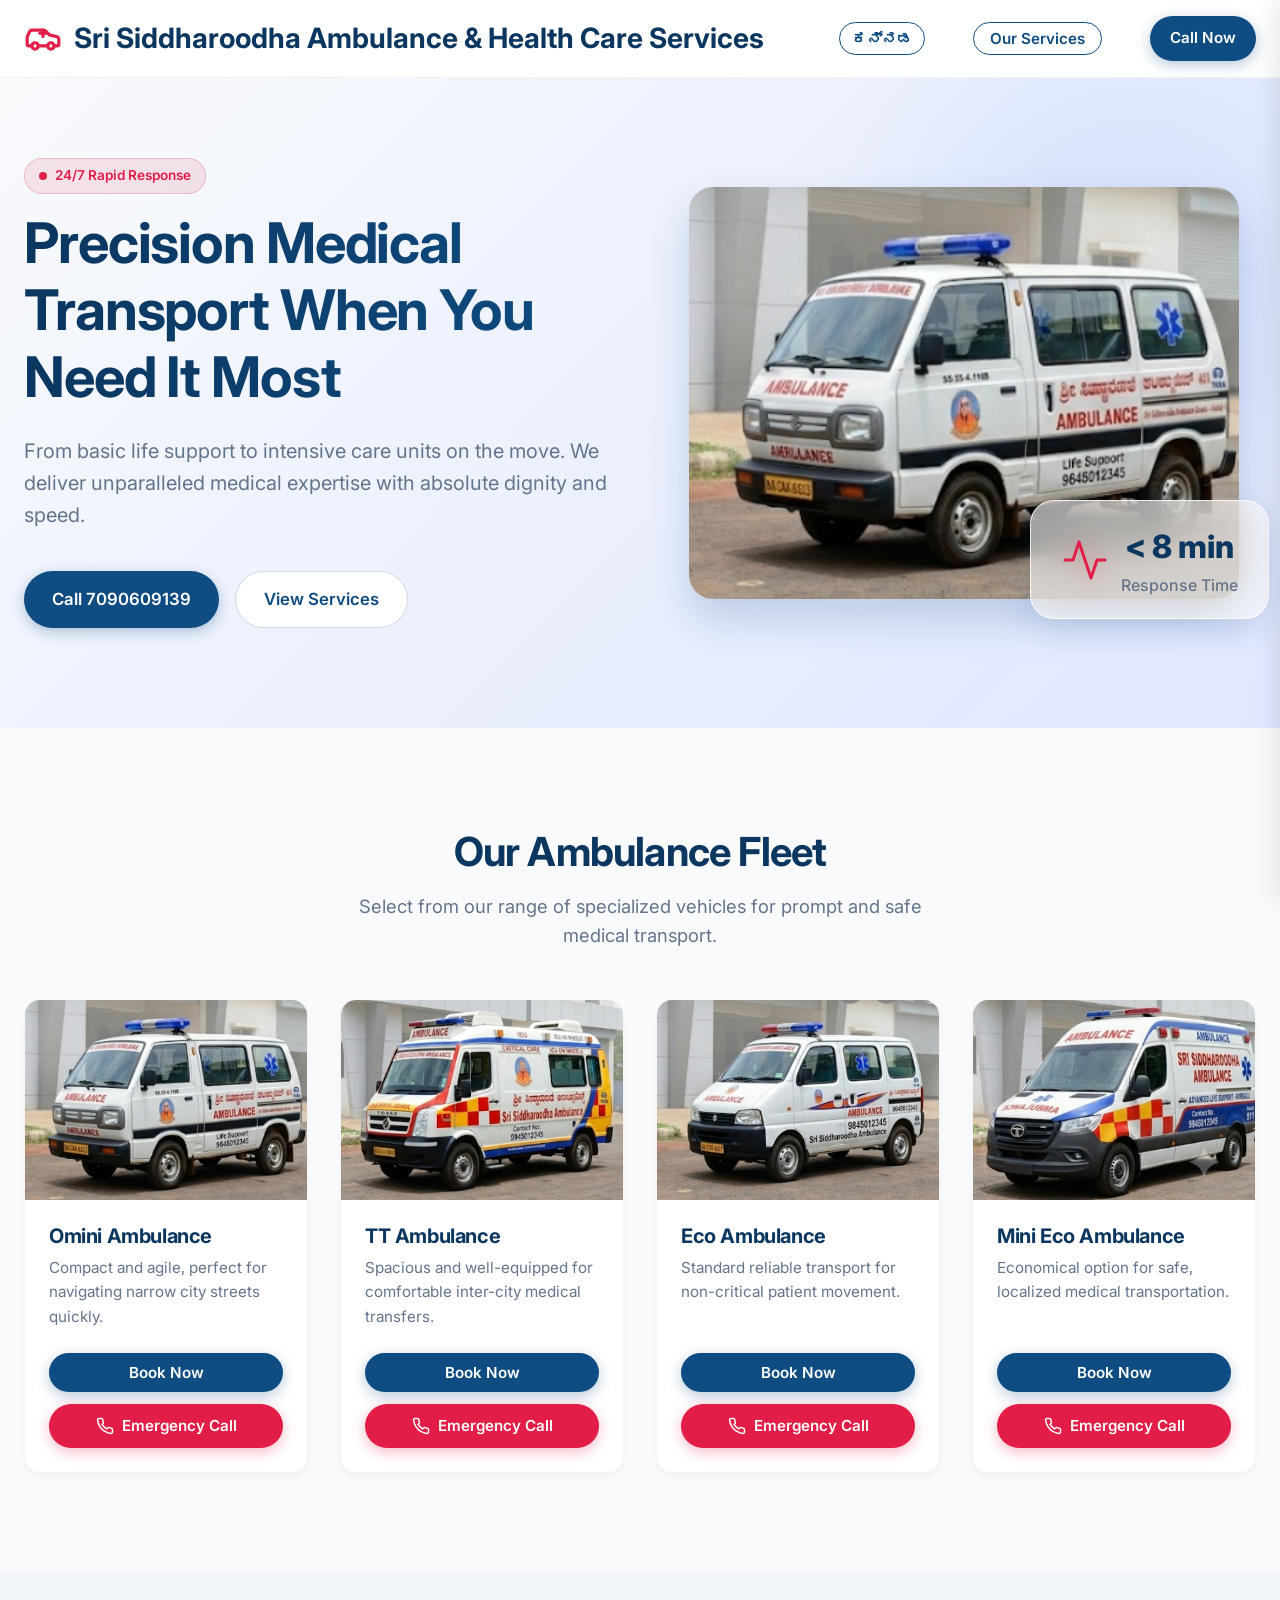
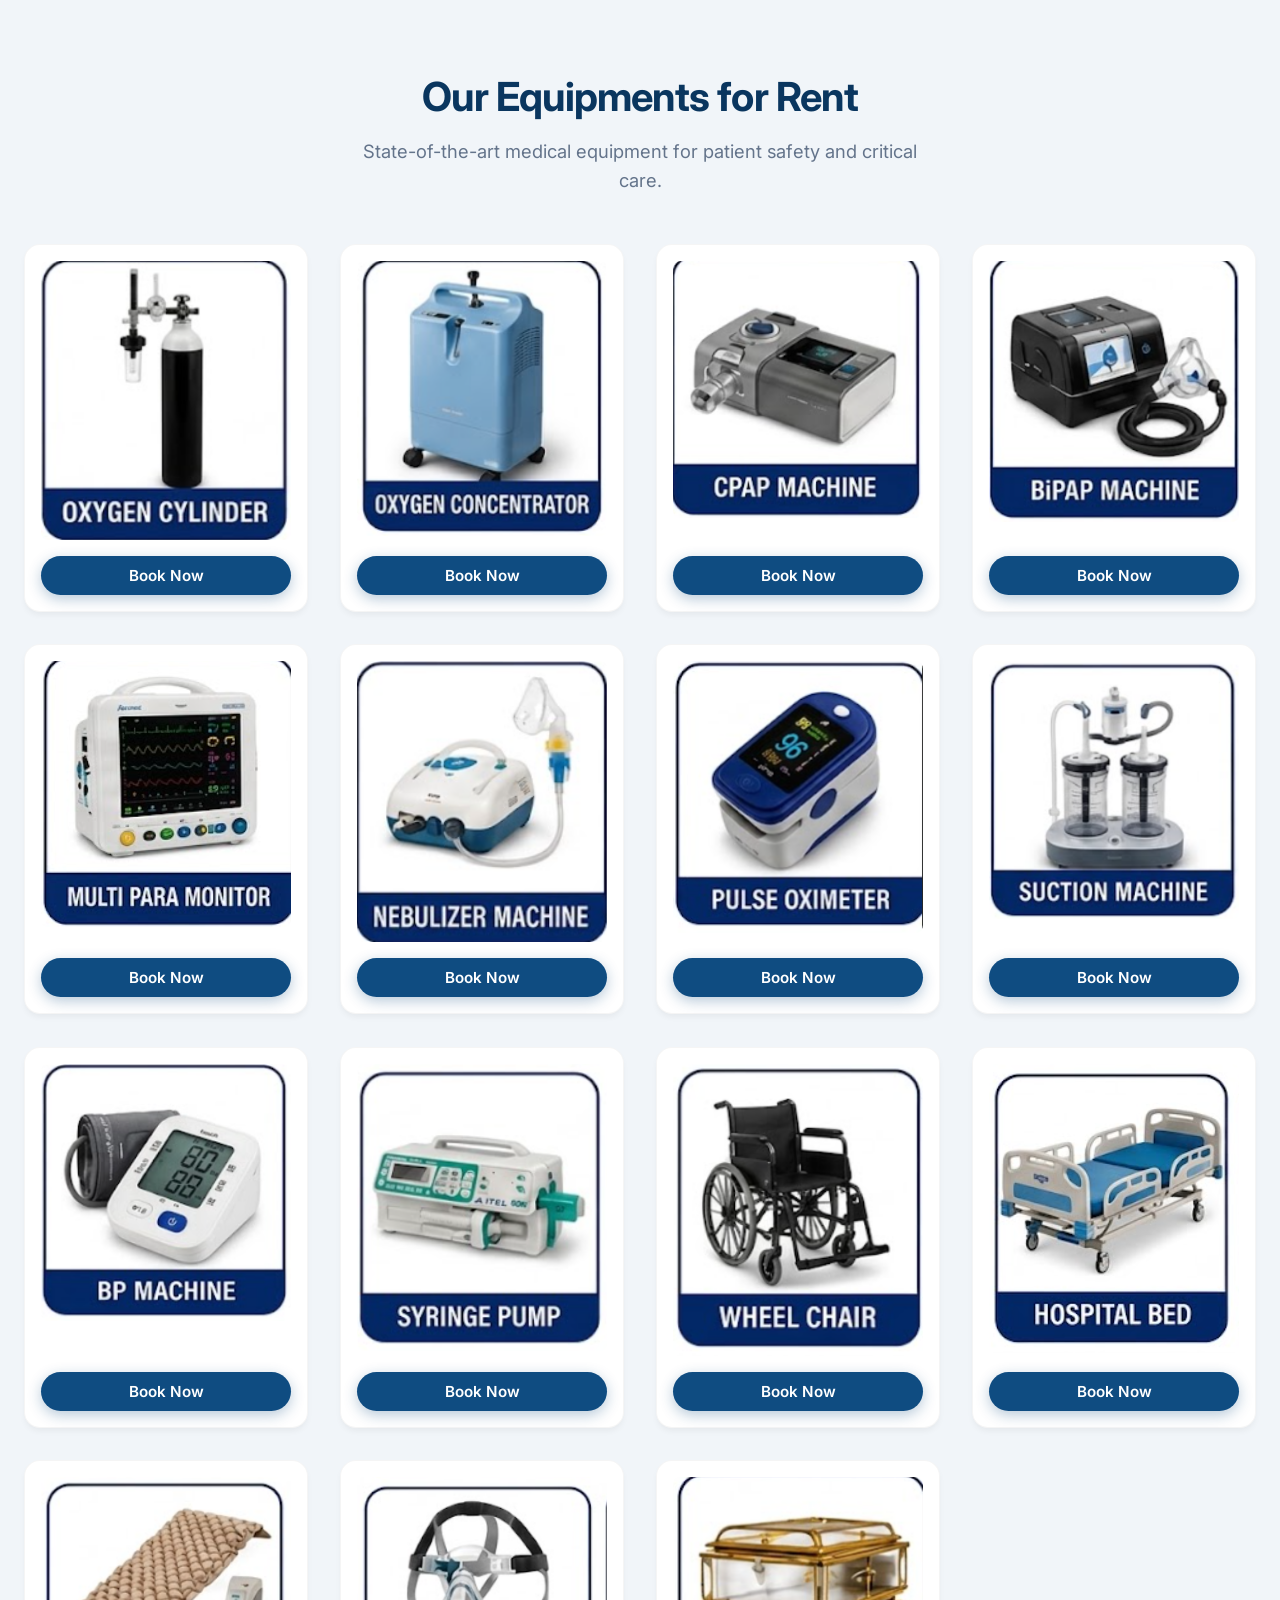
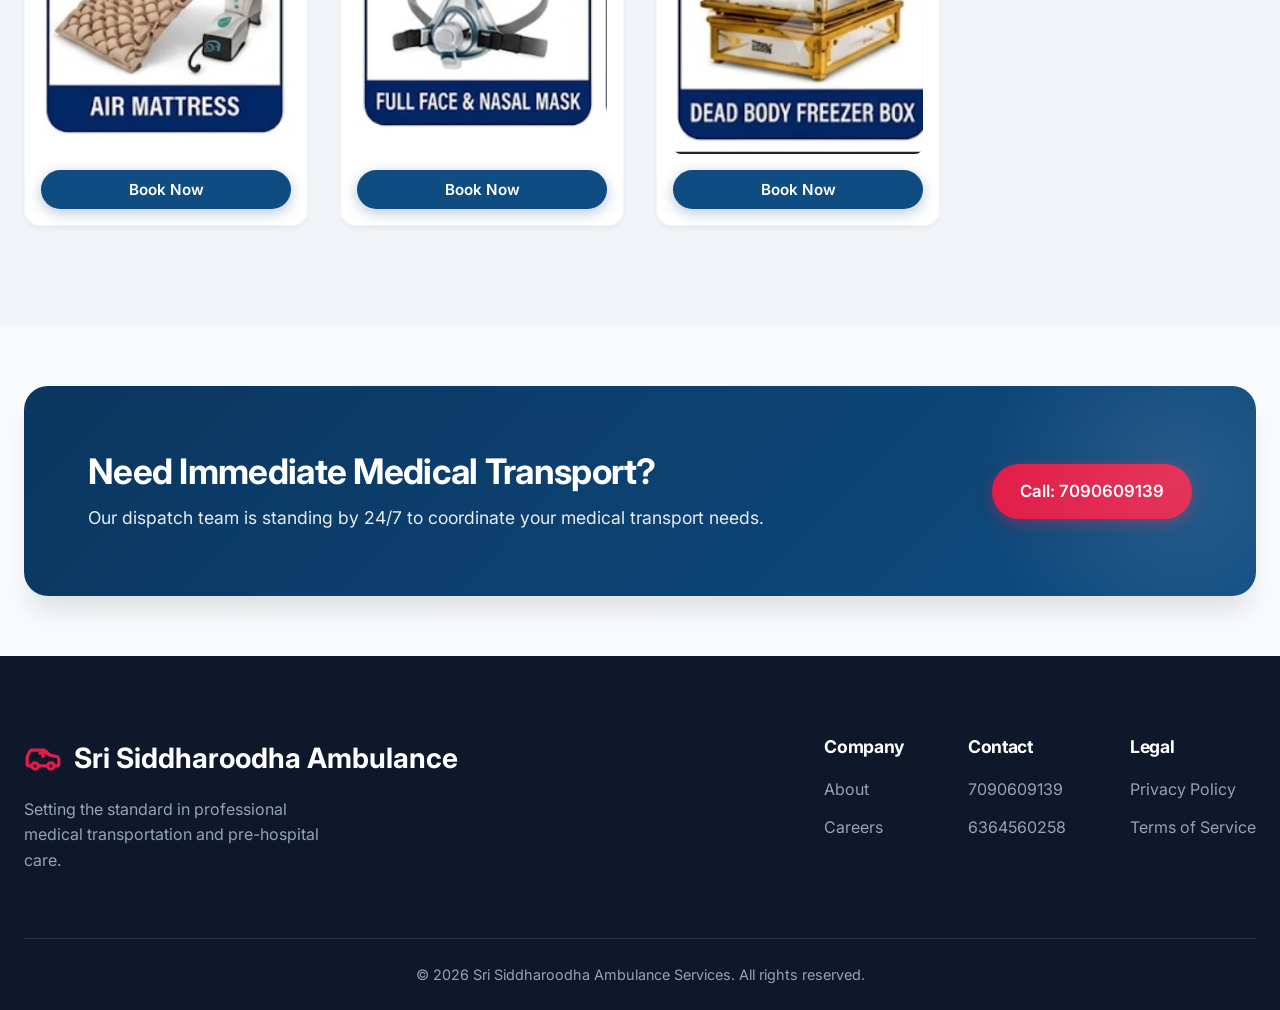
==== index.html @ 0c567cba "Make logo larger and update primary contact phone number" ====
<!DOCTYPE html>
<html lang="en">

<head>
    <meta charset="UTF-8">
    <meta name="viewport" content="width=device-width, initial-scale=1.0">
    <title>Sri Siddharoodha Ambulance Services</title>
    <meta name="description" content="Premium, rapid, and compassionate ambulance and medical transport services.">
    <!-- Google Fonts -->
    <link rel="preconnect" href="https://fonts.googleapis.com">
    <link rel="preconnect" href="https://fonts.gstatic.com" crossorigin>
    <link href="https://fonts.googleapis.com/css2?family=Inter:wght@300;400;500;600;700&display=swap" rel="stylesheet">
    <!-- Styles -->
    <link rel="stylesheet" href="styles.css">
</head>

<body>
    <header class="header">
        <div class="container header-content">
            <div class="logo">
                <svg xmlns="http://www.w3.org/2000/svg" width="28" height="28" viewBox="0 0 24 24" fill="none"
                    stroke="currentColor" stroke-width="2" stroke-linecap="round" stroke-linejoin="round"
                    class="logo-icon">
                    <path
                        d="M19 17h2c.6 0 1-.4 1-1v-3c0-.9-.7-1.7-1.5-1.9C18.7 10.6 16 10 16 10s-1.3-1.4-2.2-2.3c-.5-.4-1.1-.7-1.8-.7H5c-.6 0-1.1.4-1.4.9l-1.4 2.9A3.7 3.7 0 0 0 2 12v4c0 .6.4 1 1 1h2" />
                    <circle cx="7" cy="17" r="2" />
                    <path d="M9 17h6" />
                    <circle cx="17" cy="17" r="2" />
                    <path d="M12 7v4" />
                    <path d="M10 9h4" />
                </svg>
                <span>Sri Siddharoodha Ambulance & Health Care  Services</span>
            </div>
            <nav class="nav desktop-nav">
                <button id="lang-toggle" class="btn notranslate"
                    style="background: transparent; border: 1px solid var(--primary); color: var(--primary); padding: 6px 12px; border-radius: 20px; font-weight: 600; cursor: pointer; margin-right: 16px;"
                    onclick="toggleLanguage()">ಕನ್ನಡ</button>
                <button class="btn btn-outline"
                    style="margin-right: 16px; border: 1px solid var(--primary); color: var(--primary); padding: 6px 16px; border-radius: 20px; font-weight: 600; background: transparent; cursor: pointer;"
                    onclick="openServicesModal()">Our Services</button>
                <a href="tel:7090609139" class="btn btn-primary">Call Now</a>
            </nav>
            <button class="menu-toggle-btn mobile-only" onclick="toggleDrawer()" aria-label="Toggle Menu">
                <svg xmlns="http://www.w3.org/2000/svg" width="24" height="24" viewBox="0 0 24 24" fill="none" stroke="currentColor" stroke-width="2" stroke-linecap="round" stroke-linejoin="round"><line x1="3" y1="12" x2="21" y2="12"></line><line x1="3" y1="6" x2="21" y2="6"></line><line x1="3" y1="18" x2="21" y2="18"></line></svg>
            </button>
        </div>
    </header>

    <!-- Side Drawer -->
    <div class="drawer-overlay" id="drawer-overlay" onclick="toggleDrawer()"></div>
    <div class="side-drawer" id="side-drawer">
        <div class="drawer-header">
            <h3>Menu</h3>
            <button class="drawer-close-btn" onclick="toggleDrawer()">
                <svg xmlns="http://www.w3.org/2000/svg" width="24" height="24" viewBox="0 0 24 24" fill="none" stroke="currentColor" stroke-width="2" stroke-linecap="round" stroke-linejoin="round"><line x1="18" y1="6" x2="6" y2="18"></line><line x1="6" y1="6" x2="18" y2="18"></line></svg>
            </button>
        </div>
        <div class="drawer-content">
            <button id="lang-toggle-mobile" class="btn notranslate" style="margin: 16px 24px; border: 1px solid var(--primary); color: var(--primary); padding: 6px 12px; border-radius: 20px; font-weight: 600; background: transparent; cursor: pointer;" onclick="toggleLanguage(); toggleDrawer();">ಕನ್ನಡ</button>
            <button class="drawer-link" style="background:none; border:none; text-align:left; font-size:1rem; cursor:pointer;" onclick="openServicesModal(); toggleDrawer();">Our Services</button>
            <a href="#ambulances" class="drawer-link" onclick="toggleDrawer()">Ambulance Fleet</a>
            <a href="#equipments" class="drawer-link" onclick="toggleDrawer()">Medical Equipments</a>
            <a href="tel:7090609139" class="btn btn-primary" style="margin: auto 24px 24px;">Call Now: 7090609139</a>
        </div>
    </div>

    <main>
        <section class="hero">
            <div class="container hero-container">
                <div class="hero-text">
                    <span class="badge badge-pulse">24/7 Rapid Response</span>
                    <h1 class="hero-title">Precision Medical Transport When You Need It Most</h1>
                    <p class="hero-subtitle">From basic life support to intensive care units on the move. We deliver
                        unparalleled medical expertise with absolute dignity and speed.</p>
                    <div class="hero-actions">
                        <a href="tel:7090609139" class="btn btn-primary btn-large">Call 7090609139</a>
                        <a href="#services" class="btn btn-secondary btn-large">View Services</a>
                    </div>
                </div>
                <div class="hero-visual">
                    <div class="hero-image-wrapper">
                        <div class="hero-slider" id="hero-slider">
                            <img src="images/omni_ambulance.png" alt="Omni Ambulance" class="hero-ambulance-img slide active">
                            <img src="images/mini_eco_ambulance.png" alt="Mini Eco Ambulance" class="hero-ambulance-img slide">
                            <img src="images/eco_ambulance.png" alt="Eco Ambulance" class="hero-ambulance-img slide">
                            <img src="images/tt_ambulance.png" alt="TT Ambulance" class="hero-ambulance-img slide">
                        </div>
                        <div class="glass-card hero-glass-card floating-card">
                            <div class="pulse-ring"></div>
                            <svg class="hero-icon" xmlns="http://www.w3.org/2000/svg" width="48" height="48"
                                viewBox="0 0 24 24" fill="none" stroke="currentColor" stroke-width="1.5"
                                stroke-linecap="round" stroke-linejoin="round">
                                <path d="M22 12h-4l-3 9L9 3l-3 9H2" />
                            </svg>
                            <div class="hero-stat">
                                <span class="stat-value">&lt; 8 min</span>
                                <span class="stat-label">Response Time</span>
                            </div>
                        </div>
                    </div>
                </div>
            </div>
        </section>

        <section id="ambulances" class="ambulances-section">
            <div class="container">
                <div class="section-header animate-on-scroll">
                    <h2 class="section-title">Our Ambulance Fleet</h2>
                    <p class="section-desc">Select from our range of specialized vehicles for prompt and safe medical
                        transport.</p>
                </div>
                <div class="ambulances-grid">
                    <!-- Omni Ambulance -->
                    <div class="ambulance-card animate-on-scroll animate-delay-100">
                        <div class="ambulance-img-wrapper card-slider" id="omni-card-slider">
                            <img src="images/omni_ambulance.png" alt="Omni Ambulance" class="card-slide active">
                            <img src="images/omni_interior.png" alt="Omni Ambulance Interior" class="card-slide">
                        </div>
                        <div class="ambulance-card-content">
                            <h3>Omini Ambulance</h3>
                            <p>Compact and agile, perfect for navigating narrow city streets quickly.</p>
                            <div class="ambulance-actions">
                                <button class="btn btn-primary btn-book"
                                    onclick="openAmbulanceModal('Omni Ambulance')">Book Now</button>
                                <a href="tel:7090609139" class="btn btn-emergency">
                                    <svg xmlns="http://www.w3.org/2000/svg" width="18" height="18" viewBox="0 0 24 24"
                                        fill="none" stroke="currentColor" stroke-width="2" stroke-linecap="round"
                                        stroke-linejoin="round">
                                        <path
                                            d="M22 16.92v3a2 2 0 0 1-2.18 2 19.79 19.79 0 0 1-8.63-3.07 19.5 19.5 0 0 1-6-6 19.79 19.79 0 0 1-3.07-8.67A2 2 0 0 1 4.11 2h3a2 2 0 0 1 2 1.72 12.84 12.84 0 0 0 .7 2.81 2 2 0 0 1-.45 2.11L8.09 9.91a16 16 0 0 0 6 6l1.27-1.27a2 2 0 0 1 2.11-.45 12.84 12.84 0 0 0 2.81.7A2 2 0 0 1 22 16.92z">
                                        </path>
                                    </svg>
                                    Emergency Call
                                </a>
                            </div>
                        </div>
                    </div>
                    <!-- TT Ambulance -->
                    <div class="ambulance-card animate-on-scroll animate-delay-200">
                        <div class="ambulance-img-wrapper card-slider" id="tt-card-slider">
                            <img src="images/tt_ambulance.png" alt="TT Ambulance" class="card-slide active">
                            <img src="images/tt_interior.png" alt="TT Ambulance Interior" class="card-slide">
                        </div>
                        <div class="ambulance-card-content">
                            <h3>TT Ambulance</h3>
                            <p>Spacious and well-equipped for comfortable inter-city medical transfers.</p>
                            <div class="ambulance-actions">
                                <button class="btn btn-primary btn-book"
                                    onclick="openAmbulanceModal('TT Ambulance')">Book Now</button>
                                <a href="tel:7090609139" class="btn btn-emergency">
                                    <svg xmlns="http://www.w3.org/2000/svg" width="18" height="18" viewBox="0 0 24 24"
                                        fill="none" stroke="currentColor" stroke-width="2" stroke-linecap="round"
                                        stroke-linejoin="round">
                                        <path
                                            d="M22 16.92v3a2 2 0 0 1-2.18 2 19.79 19.79 0 0 1-8.63-3.07 19.5 19.5 0 0 1-6-6 19.79 19.79 0 0 1-3.07-8.67A2 2 0 0 1 4.11 2h3a2 2 0 0 1 2 1.72 12.84 12.84 0 0 0 .7 2.81 2 2 0 0 1-.45 2.11L8.09 9.91a16 16 0 0 0 6 6l1.27-1.27a2 2 0 0 1 2.11-.45 12.84 12.84 0 0 0 2.81.7A2 2 0 0 1 22 16.92z">
                                        </path>
                                    </svg>
                                    Emergency Call
                                </a>
                            </div>
                        </div>
                    </div>
                    <!-- Eco Ambulance -->
                    <div class="ambulance-card animate-on-scroll animate-delay-300">
                        <div class="ambulance-img-wrapper card-slider" id="eco-card-slider">
                            <img src="images/eco_ambulance.png" alt="Eco Ambulance" class="card-slide active">
                            <img src="images/eco_interior.png" alt="Eco Ambulance Interior" class="card-slide">
                        </div>
                        <div class="ambulance-card-content">
                            <h3>Eco Ambulance</h3>
                            <p>Standard reliable transport for non-critical patient movement.</p>
                            <div class="ambulance-actions">
                                <button class="btn btn-primary btn-book"
                                    onclick="openAmbulanceModal('Eco Ambulance')">Book Now</button>
                                <a href="tel:7090609139" class="btn btn-emergency">
                                    <svg xmlns="http://www.w3.org/2000/svg" width="18" height="18" viewBox="0 0 24 24"
                                        fill="none" stroke="currentColor" stroke-width="2" stroke-linecap="round"
                                        stroke-linejoin="round">
                                        <path
                                            d="M22 16.92v3a2 2 0 0 1-2.18 2 19.79 19.79 0 0 1-8.63-3.07 19.5 19.5 0 0 1-6-6 19.79 19.79 0 0 1-3.07-8.67A2 2 0 0 1 4.11 2h3a2 2 0 0 1 2 1.72 12.84 12.84 0 0 0 .7 2.81 2 2 0 0 1-.45 2.11L8.09 9.91a16 16 0 0 0 6 6l1.27-1.27a2 2 0 0 1 2.11-.45 12.84 12.84 0 0 0 2.81.7A2 2 0 0 1 22 16.92z">
                                        </path>
                                    </svg>
                                    Emergency Call
                                </a>
                            </div>
                        </div>
                    </div>
                    <!-- Mini Eco Ambulance -->
                    <div class="ambulance-card animate-on-scroll animate-delay-400">
                        <div class="ambulance-img-wrapper card-slider" id="mini-eco-card-slider">
                            <img src="images/mini_eco_ambulance.png" alt="Mini Eco Ambulance" class="card-slide active">
                            <img src="images/mini_eco_interior.png" alt="Mini Eco Ambulance Interior" class="card-slide">
                        </div>
                        <div class="ambulance-card-content">
                            <h3>Mini Eco Ambulance</h3>
                            <p>Economical option for safe, localized medical transportation.</p>
                            <div class="ambulance-actions">
                                <button class="btn btn-primary btn-book"
                                    onclick="openAmbulanceModal('Mini Eco Ambulance')">Book Now</button>
                                <a href="tel:7090609139" class="btn btn-emergency">
                                    <svg xmlns="http://www.w3.org/2000/svg" width="18" height="18" viewBox="0 0 24 24"
                                        fill="none" stroke="currentColor" stroke-width="2" stroke-linecap="round"
                                        stroke-linejoin="round">
                                        <path
                                            d="M22 16.92v3a2 2 0 0 1-2.18 2 19.79 19.79 0 0 1-8.63-3.07 19.5 19.5 0 0 1-6-6 19.79 19.79 0 0 1-3.07-8.67A2 2 0 0 1 4.11 2h3a2 2 0 0 1 2 1.72 12.84 12.84 0 0 0 .7 2.81 2 2 0 0 1-.45 2.11L8.09 9.91a16 16 0 0 0 6 6l1.27-1.27a2 2 0 0 1 2.11-.45 12.84 12.84 0 0 0 2.81.7A2 2 0 0 1 22 16.92z">
                                        </path>
                                    </svg>
                                    Emergency Call
                                </a>
                            </div>
                        </div>
                    </div>
                </div>
            </div>
        </section>

        <section id="equipments" class="equipments-section">
            <div class="container">
                <div class="section-header animate-on-scroll">
                    <h2 class="section-title">Our Equipments for Rent</h2>
                    <p class="section-desc">State-of-the-art medical equipment for patient safety and critical care.</p>
                </div>
                <div class="equipments-grid">
                    <div class="equipment-card"><img src="images/media__1781014254558.png" alt="Equipment"><button
                            class="btn btn-primary btn-book" onclick="openBookingModal('Oxygen Cylinder')">Book
                            Now</button></div>
                    <div class="equipment-card"><img src="images/media__1781014254776.png" alt="Equipment"><button
                            class="btn btn-primary btn-book" onclick="openBookingModal('Oxygen Concentrator')">Book
                            Now</button></div>
                    <div class="equipment-card"><img src="images/media__1781014254860.png" alt="Equipment"><button
                            class="btn btn-primary btn-book" onclick="openBookingModal('CPAP Machine')">Book
                            Now</button></div>
                    <div class="equipment-card"><img src="images/media__1781014254927.png" alt="Equipment"><button
                            class="btn btn-primary btn-book" onclick="openBookingModal('BiPAP Machine')">Book
                            Now</button></div>
                    <div class="equipment-card"><img src="images/media__1781014254952.png" alt="Equipment"><button
                            class="btn btn-primary btn-book" onclick="openBookingModal('Multi Para Monitor')">Book
                            Now</button></div>
                    <div class="equipment-card"><img src="images/media__1781014610878.png" alt="Equipment"><button
                            class="btn btn-primary btn-book" onclick="openBookingModal('Nebulizer Machine')">Book
                            Now</button></div>
                    <div class="equipment-card"><img src="images/media__1781014610928.png" alt="Equipment"><button
                            class="btn btn-primary btn-book" onclick="openBookingModal('Pulse Oximeter')">Book
                            Now</button></div>
                    <div class="equipment-card"><img src="images/media__1781014611016.png" alt="Equipment"><button
                            class="btn btn-primary btn-book" onclick="openBookingModal('Suction Machine')">Book
                            Now</button></div>
                    <div class="equipment-card"><img src="images/media__1781014611104.png" alt="Equipment"><button
                            class="btn btn-primary btn-book" onclick="openBookingModal('BP Machine')">Book Now</button>
                    </div>
                    <div class="equipment-card"><img src="images/media__1781014611115.png" alt="Equipment"><button
                            class="btn btn-primary btn-book" onclick="openBookingModal('Syringe Pump')">Book
                            Now</button></div>
                    <div class="equipment-card"><img src="images/media__1781014748370.png" alt="Equipment"><button
                            class="btn btn-primary btn-book" onclick="openBookingModal('Wheel Chair')">Book Now</button>
                    </div>
                    <div class="equipment-card"><img src="images/media__1781014748444.png" alt="Equipment"><button
                            class="btn btn-primary btn-book" onclick="openBookingModal('Hospital Bed')">Book
                            Now</button></div>
                    <div class="equipment-card"><img src="images/media__1781015045463.png" alt="Equipment"><button
                            class="btn btn-primary btn-book" onclick="openBookingModal('Air Mattress')">Book
                            Now</button></div>
                    <div class="equipment-card"><img src="images/media__1781015045483.png" alt="Equipment"><button
                            class="btn btn-primary btn-book" onclick="openBookingModal('Full Face & Nasal Mask')">Book
                            Now</button></div>
                    <div class="equipment-card"><img src="images/media__1781015045554.png" alt="Equipment"><button
                            class="btn btn-primary btn-book" onclick="openBookingModal('Dead Body Freezer Box')">Book
                            Now</button></div>
                </div>
            </div>
        </section>

        <section class="cta-section">
            <div class="container">
                <div class="cta-card animate-on-scroll">
                    <div class="cta-content">
                        <h2 class="cta-title">Need Immediate Medical Transport?</h2>
                        <p>Our dispatch team is standing by 24/7 to coordinate your medical transport needs.</p>
                    </div>
                    <a href="tel:7090609139" class="btn btn-primary btn-large cta-btn">Call: 7090609139</a>
                </div>
            </div>
        </section>
        <!-- Booking Modal -->
        <div id="booking-modal" class="modal-overlay">
            <div class="modal-content">
                <button class="modal-close" onclick="closeBookingModal()">&times;</button>
                <h3>Book Equipment</h3>
                <p id="modal-equipment-name" class="modal-subtitle">Equipment Name</p>
                <form id="booking-form" class="booking-form">
                    <div class="form-group">
                        <label for="customerName">Full Name</label>
                        <input type="text" id="customerName" required placeholder="John Doe">
                    </div>
                    <div class="form-group">
                        <label for="customerPhone">Phone Number</label>
                        <input type="tel" id="customerPhone" required placeholder="1234567890">
                    </div>
                    <div class="form-group">
                        <div
                            style="display: flex; justify-content: space-between; align-items: center; margin-bottom: 6px;">
                            <label for="deliveryAddress" style="margin-bottom: 0;">Delivery Address</label>
                            <button type="button" id="btn-current-location"
                                style="padding: 4px 8px; font-size: 0.8rem; background: #f1f5f9; color: #2563eb; border: 1px solid #cbd5e1; border-radius: 4px; cursor: pointer; display: flex; align-items: center; gap: 4px; transition: all 0.2s ease;">
                                <svg xmlns="http://www.w3.org/2000/svg" width="14" height="14" viewBox="0 0 24 24"
                                    fill="none" stroke="currentColor" stroke-width="2" stroke-linecap="round"
                                    stroke-linejoin="round">
                                    <circle cx="12" cy="10" r="3" />
                                    <path d="M12 21.7C17.3 17 20 13 20 10a8 8 0 1 0-16 0c0 3 2.7 7 8 11.7z" />
                                </svg>
                                Use Current Location
                            </button>
                        </div>
                        <textarea id="deliveryAddress" rows="3" required
                            placeholder="Enter full address details or click the button to use current location"></textarea>
                    </div>
                    <button type="submit" class="btn btn-primary btn-large" style="width: 100%;">Confirm Order</button>
                </form>
            </div>
        </div>
        <!-- Ambulance Booking Modal -->
        <div id="ambulance-booking-modal" class="modal-overlay">
            <div class="modal-content ambulance-modal-content">
                <button class="modal-close" onclick="closeAmbulanceModal()">&times;</button>
                <h3>Book an Ambulance</h3>
                <p id="modal-ambulance-name" class="modal-subtitle">Selected: Omni Ambulance</p>

                <div id="ambulance-booking-success" class="booking-success" style="display: none;">
                    <div class="success-icon">
                        <svg xmlns="http://www.w3.org/2000/svg" width="64" height="64" viewBox="0 0 24 24" fill="none"
                            stroke="#10b981" stroke-width="2" stroke-linecap="round" stroke-linejoin="round">
                            <path d="M22 11.08V12a10 10 0 1 1-5.93-9.14"></path>
                            <polyline points="22 4 12 14.01 9 11.01"></polyline>
                        </svg>
                    </div>
                    <h4>Booking Confirmed!</h4>
                    <p>Your ambulance request has been received. Our dispatch team will contact you immediately.</p>
                    <button type="button" class="btn btn-primary" onclick="closeAmbulanceModal()"
                        style="margin-top: 16px;">Close</button>
                </div>

                <form id="ambulance-booking-form" class="booking-form">
                    <div class="form-group">
                        <label for="ambType">Ambulance Type</label>
                        <select id="ambType" required class="form-control"
                            style="width: 100%; padding: 12px; border: 1px solid #cbd5e1; border-radius: var(--radius-sm); font-size: 1rem;">
                            <option value="Omni Ambulance">Omni Ambulance</option>
                            <option value="TT Ambulance">TT Ambulance</option>
                            <option value="Eco Ambulance">Eco Ambulance</option>
                            <option value="Mini Eco Ambulance">Mini Eco Ambulance</option>
                        </select>
                    </div>
                    <div class="form-group">
                        <label for="patientName">Patient Name</label>
                        <input type="text" id="patientName" required placeholder="Full Name" class="form-control"
                            style="width: 100%; padding: 12px; border: 1px solid #cbd5e1; border-radius: var(--radius-sm); font-size: 1rem;">
                    </div>
                    <div class="form-group">
                        <label for="mobileNumber">Mobile Number</label>
                        <input type="tel" id="mobileNumber" required placeholder="10-digit mobile number"
                            class="form-control"
                            style="width: 100%; padding: 12px; border: 1px solid #cbd5e1; border-radius: var(--radius-sm); font-size: 1rem;">
                    </div>
                    <div class="form-group">
                        <div
                            style="display: flex; justify-content: space-between; align-items: center; margin-bottom: 6px;">
                            <label for="pickupLocation" style="margin-bottom: 0;">Pickup Location</label>
                            <button type="button" id="btn-pickup-location"
                                style="padding: 4px 8px; font-size: 0.8rem; background: #f1f5f9; color: #2563eb; border: 1px solid #cbd5e1; border-radius: 4px; cursor: pointer; display: flex; align-items: center; gap: 4px; transition: all 0.2s ease;">
                                <svg xmlns="http://www.w3.org/2000/svg" width="14" height="14" viewBox="0 0 24 24"
                                    fill="none" stroke="currentColor" stroke-width="2" stroke-linecap="round"
                                    stroke-linejoin="round">
                                    <circle cx="12" cy="10" r="3" />
                                    <path d="M12 21.7C17.3 17 20 13 20 10a8 8 0 1 0-16 0c0 3 2.7 7 8 11.7z" />
                                </svg>
                                Use Current Location
                            </button>
                        </div>
                        <input type="text" id="pickupLocation" required placeholder="e.g., Hospital or Home address"
                            class="form-control"
                            style="width: 100%; padding: 12px; border: 1px solid #cbd5e1; border-radius: var(--radius-sm); font-size: 1rem;">
                    </div>
                    <div class="form-group">
                        <label for="destLocation">Destination Location</label>
                        <input type="text" id="destLocation" required placeholder="e.g., Destination Hospital"
                            class="form-control"
                            style="width: 100%; padding: 12px; border: 1px solid #cbd5e1; border-radius: var(--radius-sm); font-size: 1rem;">
                    </div>
                    <div class="form-group">
                        <label for="bookingDateTime">Date & Time</label>
                        <input type="datetime-local" id="bookingDateTime" required class="form-control"
                            style="width: 100%; padding: 12px; border: 1px solid #cbd5e1; border-radius: var(--radius-sm); font-size: 1rem;">
                    </div>
                    <div class="form-group">
                        <label for="additionalNotes">Additional Notes (Optional)</label>
                        <textarea id="additionalNotes" rows="2" placeholder="Any specific requirements..."
                            class="form-control"
                            style="width: 100%; padding: 12px; border: 1px solid #cbd5e1; border-radius: var(--radius-sm); font-size: 1rem; font-family: inherit; resize: vertical;"></textarea>
                    </div>
                    <button type="submit" class="btn btn-primary btn-large" style="width: 100%;">Confirm
                        Booking</button>
                </form>
            </div>
        </div>

        <!-- General Services Modal -->
        <div class="modal-overlay" id="general-services-modal" onclick="if(event.target === this) closeServicesModal()">
            <div class="modal-content" style="max-width: 600px;">
                <button class="modal-close" onclick="closeServicesModal()">&times;</button>
                <h3>Our General Ambulance Services</h3>
                <p class="modal-subtitle">Comprehensive care for every medical requirement</p>

                <div
                    style="display: flex; flex-direction: column; gap: 16px; margin-top: 24px; max-height: 60vh; overflow-y: auto; padding-right: 8px;">
                    <!-- Service 1 -->
                    <div
                        style="background: var(--bg-surface); padding: 16px; border-radius: var(--radius-md); border: 1px solid rgba(0,0,0,0.05);">
                        <h4
                            style="color: var(--primary-dark); margin-bottom: 8px; display: flex; align-items: center; gap: 8px;">
                            <svg xmlns="http://www.w3.org/2000/svg" width="18" height="18" viewBox="0 0 24 24"
                                fill="none" stroke="#2563eb" stroke-width="2" stroke-linecap="round"
                                stroke-linejoin="round">
                                <path d="M22 12h-4l-3 9L9 3l-3 9H2" />
                            </svg>
                            Emergency Response (24/7)
                        </h4>
                        <p style="color: var(--text-muted); font-size: 0.95rem;">Rapid dispatch for critical emergencies
                            requiring immediate medical attention and transport.</p>
                    </div>
                    <!-- Service 2 -->
                    <div
                        style="background: var(--bg-surface); padding: 16px; border-radius: var(--radius-md); border: 1px solid rgba(0,0,0,0.05);">
                        <h4
                            style="color: var(--primary-dark); margin-bottom: 8px; display: flex; align-items: center; gap: 8px;">
                            <svg xmlns="http://www.w3.org/2000/svg" width="18" height="18" viewBox="0 0 24 24"
                                fill="none" stroke="#10b981" stroke-width="2" stroke-linecap="round"
                                stroke-linejoin="round">
                                <rect width="15" height="10" x="3" y="5" rx="2" />
                                <path d="M18 10h1.5a2.5 2.5 0 0 1 2.5 2.5V15h-4" />
                                <circle cx="17.5" cy="18.5" r="2.5" />
                                <circle cx="6.5" cy="18.5" r="2.5" />
                            </svg>
                            Inter-Hospital Transfer
                        </h4>
                        <p style="color: var(--text-muted); font-size: 0.95rem;">Safe, stable patient transfers between
                            medical facilities with continuous monitoring.</p>
                    </div>
                    <!-- Service 3 -->
                    <div
                        style="background: var(--bg-surface); padding: 16px; border-radius: var(--radius-md); border: 1px solid rgba(0,0,0,0.05);">
                        <h4
                            style="color: var(--primary-dark); margin-bottom: 8px; display: flex; align-items: center; gap: 8px;">
                            <svg xmlns="http://www.w3.org/2000/svg" width="18" height="18" viewBox="0 0 24 24"
                                fill="none" stroke="#e11d48" stroke-width="2" stroke-linecap="round"
                                stroke-linejoin="round">
                                <path d="m21.73 18-8-14a2 2 0 0 0-3.48 0l-8 14A2 2 0 0 0 4 21h16a2 2 0 0 0 1.73-3Z" />
                                <path d="M12 9v4" />
                                <path d="M12 17h.01" />
                            </svg>
                            Basic & Advanced Life Support
                        </h4>
                        <p style="color: var(--text-muted); font-size: 0.95rem;">Fully equipped BLS and ALS units for
                            patients needing foundational or intensive care.</p>
                    </div>
                    <!-- Service 4 -->
                    <div
                        style="background: var(--bg-surface); padding: 16px; border-radius: var(--radius-md); border: 1px solid rgba(0,0,0,0.05);">
                        <h4
                            style="color: var(--primary-dark); margin-bottom: 8px; display: flex; align-items: center; gap: 8px;">
                            <svg xmlns="http://www.w3.org/2000/svg" width="18" height="18" viewBox="0 0 24 24"
                                fill="none" stroke="#475569" stroke-width="2" stroke-linecap="round"
                                stroke-linejoin="round">
                                <polygon
                                    points="12 2 15.09 8.26 22 9.27 17 14.14 18.18 21.02 12 17.77 5.82 21.02 7 14.14 2 9.27 8.91 8.26 12 2" />
                            </svg>
                            Specialized Event Standby
                        </h4>
                        <p style="color: var(--text-muted); font-size: 0.95rem;">Proactive on-site medical coverage for
                            public gatherings, sporting events, and functions.</p>
                    </div>
                    <!-- Service 5 -->
                    <div
                        style="background: var(--bg-surface); padding: 16px; border-radius: var(--radius-md); border: 1px solid rgba(0,0,0,0.05);">
                        <h4
                            style="color: var(--primary-dark); margin-bottom: 8px; display: flex; align-items: center; gap: 8px;">
                            <svg xmlns="http://www.w3.org/2000/svg" width="18" height="18" viewBox="0 0 24 24"
                                fill="none" stroke="#64748b" stroke-width="2" stroke-linecap="round"
                                stroke-linejoin="round">
                                <path d="M4 4h16c1.1 0 2 .9 2 2v12c0 1.1-.9 2-2 2H4c-1.1 0-2-.9-2-2V6c0-1.1.9-2 2-2z" />
                                <polyline points="22,6 12,13 2,6" />
                            </svg>
                            Dead Body Transport
                        </h4>
                        <p style="color: var(--text-muted); font-size: 0.95rem;">Respectful, dignified, and prompt
                            transportation of deceased individuals.</p>
                    </div>
                </div>
            </div>
        </div>

    </main>

    <footer class="footer">
        <div class="container">
            <div class="footer-top">
                <div class="footer-brand">
                    <div class="logo">
                        <svg xmlns="http://www.w3.org/2000/svg" width="24" height="24" viewBox="0 0 24 24" fill="none"
                            stroke="currentColor" stroke-width="2" stroke-linecap="round" stroke-linejoin="round"
                            class="logo-icon">
                            <path
                                d="M19 17h2c.6 0 1-.4 1-1v-3c0-.9-.7-1.7-1.5-1.9C18.7 10.6 16 10 16 10s-1.3-1.4-2.2-2.3c-.5-.4-1.1-.7-1.8-.7H5c-.6 0-1.1.4-1.4.9l-1.4 2.9A3.7 3.7 0 0 0 2 12v4c0 .6.4 1 1 1h2" />
                            <circle cx="7" cy="17" r="2" />
                            <path d="M9 17h6" />
                            <circle cx="17" cy="17" r="2" />
                            <path d="M12 7v4" />
                            <path d="M10 9h4" />
                        </svg>
                        <span>Sri Siddharoodha Ambulance</span>
                    </div>
                    <p class="footer-desc">Setting the standard in professional medical transportation and pre-hospital
                        care.</p>
                </div>
                <div class="footer-links">
                    <div class="link-group">
                        <h3>Company</h3>
                        <a href="#">About</a>
                        <a href="#">Careers</a>
                    </div>
                    <div class="link-group">
                        <h3>Contact</h3>
                        <a href="tel:7090609139">7090609139</a>
                        <a href="tel:6364560258">6364560258</a>
                    </div>
                    <div class="link-group">
                        <h3>Legal</h3>
                        <a href="#">Privacy Policy</a>
                        <a href="#">Terms of Service</a>
                    </div>
                </div>
            </div>
            <div class="footer-bottom">
                <p>&copy; 2026 Sri Siddharoodha Ambulance Services. All rights reserved.</p>
            </div>
        </div>
    </footer>

    <!-- Data and Application Logic -->
    <script src="services-data.js"></script>
    <script src="app.js"></script>

    <!-- Language Translation Script -->
    <div id="google_translate_element" style="display:none;"></div>
    <script type="text/javascript">
        function googleTranslateElementInit() {
            new google.translate.TranslateElement({ pageLanguage: 'en', includedLanguages: 'en,kn', autoDisplay: false }, 'google_translate_element');
        }

        function toggleLanguage() {
            var select = document.querySelector('select.goog-te-combo');
            if (select) {
                var isKn = document.cookie.indexOf('googtrans=/en/kn') !== -1 || select.value === 'kn';
                if (isKn) {
                    select.value = 'en';
                    if (select.value !== 'en') select.value = '';
                    select.dispatchEvent(new Event('change', { bubbles: true }));
                    document.getElementById('lang-toggle').innerText = 'ಕನ್ನಡ';
                    document.cookie = 'googtrans=/en/en; path=/; domain=' + window.location.hostname;
                    document.cookie = 'googtrans=/en/en; path=/';
                } else {
                    select.value = 'kn';
                    select.dispatchEvent(new Event('change', { bubbles: true }));
                    document.getElementById('lang-toggle').innerText = 'English';
                }
            } else {
                setTimeout(toggleLanguage, 500);
            }
        }

        function checkInitialLanguage() {
            if (document.cookie.indexOf('googtrans=/en/kn') !== -1) {
                var toggleBtn = document.getElementById('lang-toggle');
                if (toggleBtn) {
                    toggleBtn.innerText = 'English';
                }
            }
        }

        document.addEventListener('DOMContentLoaded', () => {
            checkInitialLanguage();
            const style = document.createElement('style');
            style.innerHTML = `
                .goog-te-banner-frame { display: none !important; }
                body { top: 0px !important; }
                .skiptranslate { display: none !important; }
                #goog-gt-tt { display: none !important; }
                font { background: transparent !important; color: inherit !important; box-shadow: none !important; }
            `;
            document.head.appendChild(style);
        });
    </script>
    <script type="text/javascript"
        src="https://translate.google.com/translate_a/element.js?cb=googleTranslateElementInit"></script>
</body>

</html>
---- styles.css ----
:root {
  /* Core Colors */
  --primary: #0f4c81; /* Classic Blue */
  --primary-light: #2563eb;
  --primary-dark: #0a365f;
  --accent: #e11d48; /* Crimson / Emergency Red */
  --accent-light: #fb7185;
  --accent-dark: #be123c;
  
  /* Backgrounds & Surfaces */
  --bg-main: #f8fafc;
  --bg-surface: #ffffff;
  --bg-subtle: #f1f5f9;
  
  /* Text Colors */
  --text-main: #0f172a;
  --text-muted: #64748b;
  --text-inverse: #ffffff;
  
  /* Layout & Utility */
  --radius-sm: 8px;
  --radius-md: 16px;
  --radius-lg: 24px;
  --radius-full: 9999px;
  
  --shadow-sm: 0 4px 6px -1px rgba(0, 0, 0, 0.05);
  --shadow-md: 0 10px 15px -3px rgba(0, 0, 0, 0.08);
  --shadow-lg: 0 20px 25px -5px rgba(0, 0, 0, 0.1);
  --shadow-glass: 0 8px 32px 0 rgba(15, 76, 129, 0.15);
  
  --transition: all 0.3s cubic-bezier(0.25, 0.8, 0.25, 1);
  --transition-slow: all 0.5s cubic-bezier(0.25, 0.8, 0.25, 1);
}

/* Reset & Base Styles */
* {
  margin: 0;
  padding: 0;
  box-sizing: border-box;
}

body {
  font-family: 'Inter', sans-serif;
  background-color: var(--bg-main);
  color: var(--text-main);
  line-height: 1.6;
  overflow-x: hidden;
  scroll-behavior: smooth;
}

img, svg {
  display: block;
  max-width: 100%;
}

a {
  text-decoration: none;
  color: inherit;
}

button {
  cursor: pointer;
  border: none;
  background: none;
  font-family: inherit;
}

.container {
  width: 100%;
  max-width: 1280px;
  margin: 0 auto;
  padding: 0 24px;
}

/* Typography */
h1, h2, h3, h4, h5, h6 {
  font-weight: 700;
  line-height: 1.2;
  color: var(--text-main);
  letter-spacing: -0.02em;
}

/* Buttons */
.btn {
  display: inline-flex;
  align-items: center;
  justify-content: center;
  padding: 10px 20px;
  border-radius: var(--radius-full);
  font-weight: 600;
  font-size: 0.95rem;
  transition: var(--transition);
  gap: 8px;
}

.btn-large {
  padding: 14px 28px;
  font-size: 1.05rem;
}

.btn-primary {
  background-color: var(--primary);
  color: var(--text-inverse);
  box-shadow: 0 4px 14px rgba(15, 76, 129, 0.3);
}

.btn-primary:hover {
  background-color: var(--primary-light);
  transform: translateY(-2px);
  box-shadow: 0 6px 20px rgba(37, 99, 235, 0.4);
}

.btn-secondary {
  background-color: var(--bg-surface);
  color: var(--primary);
  border: 1px solid rgba(15, 76, 129, 0.2);
}

.btn-secondary:hover {
  background-color: var(--bg-subtle);
  border-color: var(--primary);
  transform: translateY(-2px);
}

/* Badges */
.badge {
  display: inline-block;
  padding: 6px 14px;
  border-radius: var(--radius-full);
  font-size: 0.85rem;
  font-weight: 600;
  background: rgba(225, 29, 72, 0.1);
  color: var(--accent);
  margin-bottom: 16px;
  border: 1px solid rgba(225, 29, 72, 0.2);
}

.badge-pulse {
  position: relative;
  display: inline-flex;
  align-items: center;
  gap: 8px;
}

.badge-pulse::before {
  content: '';
  width: 8px;
  height: 8px;
  background-color: var(--accent);
  border-radius: 50%;
  animation: pulse 2s infinite;
}

@keyframes pulse {
  0% { transform: scale(0.95); box-shadow: 0 0 0 0 rgba(225, 29, 72, 0.7); }
  70% { transform: scale(1); box-shadow: 0 0 0 8px rgba(225, 29, 72, 0); }
  100% { transform: scale(0.95); box-shadow: 0 0 0 0 rgba(225, 29, 72, 0); }
}

/* Header & Nav */
.header {
  position: sticky;
  top: 0;
  z-index: 100;
  background: rgba(255, 255, 255, 0.85);
  backdrop-filter: blur(12px);
  border-bottom: 1px solid rgba(0,0,0,0.05);
  padding: 16px 0;
}

.header-content {
  display: flex;
  justify-content: space-between;
  align-items: center;
}

.logo {
  display: flex;
  align-items: center;
  gap: 12px;
  font-size: 1.75rem;
  font-weight: 700;
  color: var(--primary-dark);
}

.logo-icon {
  width: 38px;
  height: 38px;
  flex-shrink: 0;
  color: var(--accent);
  animation: logoSiren 3s infinite alternate;
}

@keyframes logoSiren {
  0% { color: #e11d48; filter: drop-shadow(0 0 3px rgba(225, 29, 72, 0.4)); }
  100% { color: #2563eb; filter: drop-shadow(0 0 3px rgba(37, 99, 235, 0.4)); }
}

.nav {
  display: flex;
  align-items: center;
  gap: 32px;
}

.nav-link {
  color: var(--text-main);
  font-weight: 500;
  transition: var(--transition);
  position: relative;
}

.nav-link:hover {
  color: var(--primary);
}

.nav-link::after {
  content: '';
  position: absolute;
  bottom: -4px;
  left: 0;
  width: 0;
  height: 2px;
  background-color: var(--primary);
  transition: var(--transition);
}

.nav-link:hover::after {
  width: 100%;
}

/* Side Drawer Navigation */
.menu-toggle-btn {
  background: none;
  border: none;
  color: var(--text-main);
  cursor: pointer;
  padding: 8px;
  display: flex;
  align-items: center;
  justify-content: center;
  transition: background 0.2s;
  border-radius: 50%;
}
.menu-toggle-btn:hover {
  background: rgba(0,0,0,0.05);
}

.drawer-overlay {
  position: fixed;
  top: 0; left: 0; right: 0; bottom: 0;
  background: rgba(0,0,0,0.4);
  z-index: 1000;
  opacity: 0;
  visibility: hidden;
  transition: opacity 0.3s;
}
.drawer-overlay.open {
  opacity: 1;
  visibility: visible;
}

.side-drawer {
  position: fixed;
  top: 0;
  right: -300px;
  width: 300px;
  height: 100vh;
  background: var(--bg-surface);
  z-index: 1001;
  box-shadow: -4px 0 24px rgba(0,0,0,0.1);
  transition: right 0.3s cubic-bezier(0.4, 0, 0.2, 1);
  display: flex;
  flex-direction: column;
}
.side-drawer.open {
  right: 0;
}

.drawer-header {
  display: flex;
  align-items: center;
  justify-content: space-between;
  padding: 24px;
  border-bottom: 1px solid rgba(0,0,0,0.05);
}
.drawer-header h3 {
  font-size: 1.25rem;
  color: var(--primary-dark);
  margin: 0;
}
.drawer-close-btn {
  background: none;
  border: none;
  cursor: pointer;
  color: var(--text-muted);
  padding: 4px;
  border-radius: 50%;
  display: flex;
}
.drawer-close-btn:hover {
  background: rgba(0,0,0,0.05);
}

.drawer-content {
  padding: 24px 0;
  display: flex;
  flex-direction: column;
  gap: 4px;
  overflow-y: auto;
}
.drawer-link {
  display: flex;
  align-items: center;
  padding: 12px 24px;
  text-decoration: none;
  color: var(--text-main);
  font-weight: 500;
  transition: background 0.2s, color 0.2s;
  border-radius: 0 24px 24px 0;
  margin-right: 24px;
}
.drawer-link:hover {
  background: rgba(0,0,0,0.04);
  color: var(--primary);
}
.drawer-content .btn {
  margin: 16px 24px;
}

/* Hero Section */
.hero {
  padding: 80px 0 100px;
  position: relative;
  overflow: hidden;
  background: linear-gradient(135deg, var(--bg-main) 0%, #e0e7ff 100%);
}

.hero::before {
  content: '';
  position: absolute;
  top: -20%;
  right: -10%;
  width: 600px;
  height: 600px;
  background: radial-gradient(circle, rgba(37,99,235,0.1) 0%, rgba(255,255,255,0) 70%);
  border-radius: 50%;
  z-index: 0;
}

.hero-container {
  display: flex;
  align-items: center;
  justify-content: space-between;
  gap: 64px;
  position: relative;
  z-index: 1;
}

.hero-text {
  flex: 1;
  max-width: 600px;
  animation: slideUp 0.8s ease-out forwards;
}

@keyframes slideUp {
  from { opacity: 0; transform: translateY(30px); }
  to { opacity: 1; transform: translateY(0); }
}

.hero-title {
  font-size: 3.5rem;
  margin-bottom: 24px;
  background: linear-gradient(to right, var(--primary-dark), var(--primary));
  -webkit-background-clip: text;
  -webkit-text-fill-color: transparent;
}

.hero-subtitle {
  font-size: 1.25rem;
  color: var(--text-muted);
  margin-bottom: 40px;
}

.hero-actions {
  display: flex;
  gap: 16px;
  flex-wrap: wrap;
}

.hero-visual {
  flex: 1;
  display: flex;
  justify-content: center;
  align-items: center;
  position: relative;
  animation: fadeInRight 1s ease-out 0.2s forwards;
  opacity: 0;
}

@keyframes fadeInRight {
  from { opacity: 0; transform: translateX(40px); }
  to { opacity: 1; transform: translateX(0); }
}

.hero-glass-card {
  background: rgba(255, 255, 255, 0.6);
  backdrop-filter: blur(20px);
  border: 1px solid rgba(255, 255, 255, 0.8);
  border-radius: var(--radius-lg);
  padding: 48px;
  box-shadow: var(--shadow-glass);
  display: flex;
  flex-direction: column;
  align-items: center;
  justify-content: center;
  gap: 24px;
  position: relative;
}

.hero-image-wrapper {
  position: relative;
  width: 100%;
  max-width: 550px;
  display: flex;
  justify-content: center;
  align-items: center;
}

.hero-slider {
  position: relative;
  width: 100%;
  aspect-ratio: 4/3;
  border-radius: var(--radius-lg);
  box-shadow: 0 20px 40px rgba(15, 76, 129, 0.2);
  animation: floatImage 6s ease-in-out infinite;
  overflow: hidden;
}

.hero-slider .slide {
  position: absolute;
  top: 0;
  left: 0;
  width: 100%;
  height: 100%;
  object-fit: cover;
  opacity: 0;
  transition: opacity 1s ease-in-out;
}

.hero-slider .slide.active {
  opacity: 1;
}

@keyframes floatImage {
  0%, 100% { transform: translateY(0); }
  50% { transform: translateY(-15px); }
}

.floating-card {
  position: absolute;
  bottom: -20px;
  right: -30px;
  padding: 20px 30px;
  gap: 12px;
  z-index: 2;
  flex-direction: row; /* Make icon and stats side-by-side */
  animation: floatingCardSiren 6s infinite alternate, floatImage 6s ease-in-out infinite;
}

@keyframes floatingCardSiren {
  0% {
    border-color: rgba(225, 29, 72, 0.4);
    box-shadow: 0 8px 32px 0 rgba(225, 29, 72, 0.15);
  }
  100% {
    border-color: rgba(37, 99, 235, 0.4);
    box-shadow: 0 8px 32px 0 rgba(37, 99, 235, 0.15);
  }
}

.hero-icon {
  color: var(--accent);
  filter: drop-shadow(0 0 12px rgba(225, 29, 72, 0.4));
}

.hero-stat {
  text-align: center;
}

.stat-value {
  display: block;
  font-size: 2rem; /* Adjusted for floating card */
  font-weight: 800;
  color: var(--primary-dark);
}

.stat-label {
  color: var(--text-muted);
  font-weight: 500;
}

.pulse-ring {
  position: absolute;
  top: 50%;
  left: 50%;
  transform: translate(-50%, -50%);
  width: 140px;
  height: 140px;
  border-radius: 50%;
  border: 2px solid var(--accent);
  opacity: 0;
  animation: radarSiren 3s linear infinite;
}

@keyframes radarSiren {
  0% { transform: translate(-50%, -50%) scale(1); opacity: 0.8; border-color: #e11d48; }
  50% { border-color: #2563eb; }
  100% { transform: translate(-50%, -50%) scale(2.5); opacity: 0; border-color: #e11d48; }
}

/* Services Section */
.services-section {
  padding: 100px 0;
}

.section-header {
  text-align: center;
  margin-bottom: 48px;
}

.section-title {
  font-size: 2.5rem;
  color: var(--primary-dark);
  margin-bottom: 16px;
}

.section-desc {
  font-size: 1.15rem;
  color: var(--text-muted);
  max-width: 600px;
  margin: 0 auto;
}

/* Filters */
.filters-wrapper {
  margin-bottom: 48px;
  display: flex;
  justify-content: center;
}

.filters-scroll {
  display: flex;
  gap: 12px;
  padding: 4px;
  background: var(--bg-surface);
  border-radius: var(--radius-full);
  box-shadow: var(--shadow-sm);
  overflow-x: auto;
  scrollbar-width: none; /* Firefox */
}

.filters-scroll::-webkit-scrollbar {
  display: none; /* Chrome/Safari */
}

.filter-btn {
  padding: 10px 24px;
  border-radius: var(--radius-full);
  font-weight: 600;
  color: var(--text-muted);
  transition: var(--transition);
  white-space: nowrap;
}

.filter-btn:hover {
  color: var(--primary);
  background: var(--bg-subtle);
}

.filter-btn.active {
  background: var(--primary);
  color: var(--text-inverse);
  box-shadow: 0 4px 10px rgba(15, 76, 129, 0.2);
}

/* Services Grid */
.services-grid {
  display: grid;
  grid-template-columns: repeat(auto-fill, minmax(340px, 1fr));
  gap: 32px;
}

/* Service Card */
.service-card {
  background: var(--bg-surface);
  border-radius: var(--radius-md);
  padding: 32px;
  border: 1px solid rgba(0,0,0,0.04);
  box-shadow: var(--shadow-sm);
  transition: var(--transition);
  position: relative;
  overflow: hidden;
  display: flex;
  flex-direction: column;
  height: 100%;
}

.service-card:hover {
  transform: translateY(-8px);
  box-shadow: var(--shadow-lg);
  border-color: rgba(37, 99, 235, 0.1);
}

.card-icon-wrapper {
  width: 64px;
  height: 64px;
  background: linear-gradient(135deg, rgba(37,99,235,0.1), rgba(37,99,235,0.05));
  border-radius: var(--radius-md);
  display: flex;
  align-items: center;
  justify-content: center;
  color: var(--primary);
  margin-bottom: 24px;
  transition: var(--transition);
}

.service-card:hover .card-icon-wrapper {
  background: var(--primary);
  color: var(--text-inverse);
  transform: scale(1.05);
}

.card-category {
  position: absolute;
  top: 32px;
  right: 32px;
  font-size: 0.75rem;
  font-weight: 700;
  text-transform: uppercase;
  letter-spacing: 0.05em;
  padding: 4px 12px;
  border-radius: var(--radius-full);
}

/* Category Colors */
.cat-emergency { background: rgba(225, 29, 72, 0.1); color: var(--accent); }
.cat-special { background: rgba(139, 92, 246, 0.1); color: #7c3aed; }
.cat-transport { background: rgba(16, 185, 129, 0.1); color: #059669; }
.cat-care { background: rgba(59, 130, 246, 0.1); color: var(--primary-light); }

.card-title {
  font-size: 1.25rem;
  margin-bottom: 12px;
  color: var(--primary-dark);
}

.card-desc {
  color: var(--text-muted);
  font-size: 0.95rem;
  margin-bottom: 24px;
  flex-grow: 1;
}

.card-lists {
  display: flex;
  flex-direction: column;
  gap: 16px;
  margin-bottom: 24px;
  padding-top: 20px;
  border-top: 1px solid var(--bg-subtle);
}

.list-title {
  font-size: 0.85rem;
  font-weight: 700;
  color: var(--text-main);
  text-transform: uppercase;
  letter-spacing: 0.05em;
  margin-bottom: 8px;
}

.card-list {
  list-style: none;
}

.card-list li {
  font-size: 0.85rem;
  color: var(--text-muted);
  margin-bottom: 6px;
  display: flex;
  align-items: flex-start;
  gap: 8px;
}

.card-list li::before {
  content: '✓';
  color: #10b981;
  font-weight: bold;
}

.card-action {
  margin-top: auto;
  display: flex;
  align-items: center;
  justify-content: space-between;
}

.learn-more {
  font-weight: 600;
  color: var(--primary);
  display: flex;
  align-items: center;
  gap: 4px;
  transition: var(--transition);
}

.learn-more:hover {
  gap: 8px;
  color: var(--primary-dark);
}

/* CTA Section */
.cta-section {
  padding: 60px 0;
  background: var(--bg-main);
}

.cta-card {
  background: linear-gradient(135deg, var(--primary-dark), var(--primary));
  border-radius: var(--radius-lg);
  padding: 64px;
  display: flex;
  align-items: center;
  justify-content: space-between;
  box-shadow: var(--shadow-lg);
  color: var(--text-inverse);
  position: relative;
  overflow: hidden;
}

.cta-card::after {
  content: '';
  position: absolute;
  top: -50%;
  right: -10%;
  width: 400px;
  height: 400px;
  background: radial-gradient(circle, rgba(255,255,255,0.1) 0%, rgba(255,255,255,0) 70%);
  border-radius: 50%;
}

.cta-content h2 {
  color: var(--text-inverse);
  font-size: 2.2rem;
  margin-bottom: 12px;
}

.cta-content p {
  font-size: 1.1rem;
  opacity: 0.9;
}

.cta-btn {
  background: var(--accent);
  color: white;
  border: none;
  box-shadow: 0 4px 15px rgba(225, 29, 72, 0.4);
  white-space: nowrap;
}

.cta-btn:hover {
  background: var(--accent-light);
  box-shadow: 0 6px 20px rgba(225, 29, 72, 0.6);
}

/* Footer */
.footer {
  background: #0f172a;
  color: #94a3b8;
  padding: 80px 0 24px;
}

.footer-top {
  display: flex;
  justify-content: space-between;
  gap: 64px;
  margin-bottom: 64px;
  flex-wrap: wrap;
}

.footer-brand .logo {
  color: white;
  margin-bottom: 16px;
}

.footer-desc {
  max-width: 300px;
}

.footer-links {
  display: flex;
  gap: 64px;
}

.link-group h3 {
  color: white;
  font-size: 1.1rem;
  margin-bottom: 20px;
}

.link-group a {
  display: block;
  margin-bottom: 12px;
  transition: var(--transition);
}

.link-group a:hover {
  color: white;
}

.footer-bottom {
  border-top: 1px solid rgba(255,255,255,0.1);
  padding-top: 24px;
  text-align: center;
  font-size: 0.9rem;
}

/* Equipments Section */
.equipments-section {
  padding: 100px 0;
  background-color: var(--bg-subtle);
}

.equipments-grid {
  display: grid;
  grid-template-columns: repeat(auto-fill, minmax(250px, 1fr));
  gap: 32px;
  margin-top: 40px;
}

.equipment-card {
  background: var(--bg-surface);
  border-radius: var(--radius-md);
  padding: 16px;
  border: 1px solid rgba(0,0,0,0.04);
  box-shadow: var(--shadow-sm);
  transition: all 0.4s cubic-bezier(0.165, 0.84, 0.44, 1);
  display: flex;
  flex-direction: column;
  align-items: center;
  justify-content: space-between;
  gap: 16px;
  height: 100%;
}

.equipment-card:hover {
  transform: translateY(-12px) scale(1.03);
  box-shadow: 0 20px 35px rgba(15, 76, 129, 0.12), 0 4px 12px rgba(15, 76, 129, 0.06);
  border-color: var(--primary-light);
}

.equipment-card img {
  width: 100%;
  height: auto;
  border-radius: var(--radius-sm);
  object-fit: contain;
  transition: transform 0.4s cubic-bezier(0.165, 0.84, 0.44, 1);
}

.equipment-card:hover img {
  transform: scale(1.06);
}

/* Booking Modal & Button */
.btn-book {
  margin-top: auto;
  width: 100%;
}

.modal-overlay {
  position: fixed;
  top: 0;
  left: 0;
  width: 100%;
  height: 100%;
  background: rgba(15, 23, 42, 0.6);
  backdrop-filter: blur(4px);
  z-index: 1000;
  display: none;
  align-items: center;
  justify-content: center;
  opacity: 0;
  transition: opacity 0.3s ease;
}

.modal-overlay.active {
  display: flex;
  opacity: 1;
}

.modal-content {
  background: var(--bg-surface);
  border-radius: var(--radius-lg);
  padding: 40px;
  width: 90%;
  max-width: 450px;
  position: relative;
  transform: scale(0.95);
  transition: transform 0.3s ease;
  box-shadow: var(--shadow-lg);
}

.modal-overlay.active .modal-content {
  transform: scale(1);
}

.modal-close {
  position: absolute;
  top: 20px;
  right: 20px;
  font-size: 1.5rem;
  color: var(--text-muted);
  transition: color 0.2s ease;
}

.modal-close:hover {
  color: var(--accent);
}

.modal-subtitle {
  color: var(--primary);
  font-weight: 600;
  margin-bottom: 24px;
}

.booking-form .form-group {
  margin-bottom: 16px;
}

.booking-form label {
  display: block;
  font-size: 0.9rem;
  font-weight: 500;
  margin-bottom: 6px;
  color: var(--text-main);
}

.booking-form input,
.booking-form textarea {
  width: 100%;
  padding: 12px 16px;
  border: 1px solid rgba(0, 0, 0, 0.1);
  border-radius: var(--radius-sm);
  font-family: inherit;
  font-size: 1rem;
  transition: border-color 0.2s ease;
}

.booking-form input:focus,
.booking-form textarea:focus {
  outline: none;
  border-color: var(--primary);
  box-shadow: 0 0 0 3px rgba(37, 99, 235, 0.1);
}

/* Animations for JS rendering */
@keyframes fadeInScale {
  from { opacity: 0; transform: scale(0.95); }
  to { opacity: 1; transform: scale(1); }
}

.card-enter {
  animation: fadeInScale 0.4s cubic-bezier(0.175, 0.885, 0.32, 1.275) forwards;
}

/* Ambulances Section */
.ambulances-section {
  padding: 100px 0;
  background-color: var(--bg-main);
}

.ambulances-grid {
  display: grid;
  grid-template-columns: repeat(auto-fill, minmax(280px, 1fr));
  gap: 32px;
  margin-top: 40px;
}

.ambulance-card {
  background: var(--bg-surface);
  border-radius: var(--radius-md);
  border: 1px solid rgba(0,0,0,0.04);
  box-shadow: var(--shadow-sm);
  overflow: hidden;
  transition: var(--transition);
  display: flex;
  flex-direction: column;
}

.ambulance-card:hover {
  transform: translateY(-8px);
  box-shadow: var(--shadow-lg);
  border-color: rgba(225, 29, 72, 0.2);
}

.ambulance-img-wrapper {
  width: 100%;
  height: 200px;
  overflow: hidden;
  position: relative;
  background-color: #f8fafc;
}

.ambulance-img-wrapper img {
  width: 100%;
  height: 100%;
  object-fit: cover;
  transition: transform 0.5s ease;
}

.ambulance-card:hover .ambulance-img-wrapper img {
  transform: scale(1.05);
}

.ambulance-card-content {
  padding: 24px;
  display: flex;
  flex-direction: column;
  flex-grow: 1;
}

.ambulance-card-content h3 {
  font-size: 1.25rem;
  color: var(--primary-dark);
  margin-bottom: 8px;
}

.ambulance-card-content p {
  color: var(--text-muted);
  font-size: 0.95rem;
  margin-bottom: 24px;
  flex-grow: 1;
}

.ambulance-actions {
  display: flex;
  flex-direction: column;
  gap: 12px;
  margin-top: auto;
}

.btn-emergency {
  background-color: var(--accent);
  color: var(--text-inverse);
  box-shadow: 0 4px 14px rgba(225, 29, 72, 0.3);
  position: relative;
  overflow: hidden;
  justify-content: center;
}

.btn-emergency::before {
  content: '';
  position: absolute;
  top: 50%;
  left: 50%;
  width: 150%;
  height: 150%;
  background: radial-gradient(circle, rgba(255,255,255,0.3) 0%, transparent 60%);
  transform: translate(-50%, -50%) scale(0);
  opacity: 0;
  transition: transform 0.6s, opacity 0.6s;
  border-radius: 50%;
}

.btn-emergency:hover {
  background-color: var(--accent-dark);
  color: var(--text-inverse);
  transform: translateY(-2px);
  animation: btnSirenGlow 1s infinite alternate;
}

.btn-emergency:hover::before {
  transform: translate(-50%, -50%) scale(1);
  opacity: 1;
  animation: pulse-ring 1.5s infinite;
}

@keyframes pulse-ring {
  0% { transform: translate(-50%, -50%) scale(0.8); opacity: 0.5; }
  100% { transform: translate(-50%, -50%) scale(1.2); opacity: 0; }
}

@keyframes btnSirenGlow {
  0% { box-shadow: 0 0 15px rgba(225, 29, 72, 0.8), 0 4px 10px rgba(225, 29, 72, 0.3); }
  100% { box-shadow: 0 0 15px rgba(37, 99, 235, 0.8), 0 4px 10px rgba(37, 99, 235, 0.3); }
}

.ambulance-modal-content {
  max-width: 500px;
}

.success-icon {
  width: 80px;
  height: 80px;
  background: rgba(16, 185, 129, 0.1);
  border-radius: 50%;
  display: flex;
  align-items: center;
  justify-content: center;
  margin-bottom: 24px;
  animation: popIn 0.5s cubic-bezier(0.175, 0.885, 0.32, 1.275) forwards;
}

@keyframes popIn {
  0% { transform: scale(0); opacity: 0; }
  100% { transform: scale(1); opacity: 1; }
}

.booking-success h4 {
  font-size: 1.5rem;
  color: #10b981;
  margin-bottom: 12px;
}

.booking-success p {
  color: var(--text-muted);
  margin-bottom: 24px;
}

/* Responsive Design */
@media (max-width: 1100px) {
  .logo {
    font-size: 1.35rem;
    gap: 8px;
  }
  .logo-icon {
    width: 30px;
    height: 30px;
  }
}

@media (max-width: 992px) {
  .hero-container {
    flex-direction: column;
    text-align: center;
  }
  .hero-actions {
    justify-content: center;
  }
  .hero-text {
    max-width: 100%;
  }
  .hero-title {
    font-size: 3rem;
  }
  .cta-card {
    flex-direction: column;
    text-align: center;
    gap: 32px;
    padding: 48px 32px;
  }
  .floating-card {
    right: 50%;
    transform: translateX(50%) scale(0.9);
    bottom: -30px;
    width: max-content;
  }
}

.mobile-only {
  display: none !important;
}

@media (max-width: 768px) {
  .desktop-nav {
    display: none !important;
  }
  .mobile-only {
    display: flex !important;
  }
  
  .logo span {
    font-size: 1rem;
    max-width: 180px;
    white-space: nowrap;
    overflow: hidden;
    text-overflow: ellipsis;
  }
  
  .logo-icon {
    width: 28px;
    height: 28px;
  }
  
  .hero-title {
    font-size: 2.2rem;
  }
  .section-title {
    font-size: 2rem;
  }
  .filters-wrapper {
    justify-content: flex-start; /* allow scroll on mobile */
  }
  .services-grid, .ambulances-grid {
    grid-template-columns: 1fr;
  }
  .equipment-card {
    width: calc(50% - 16px);
  }
  .footer-top {
    flex-direction: column;
    gap: 40px;
  }
  .footer-links {
    flex-wrap: wrap;
    gap: 40px;
  }
  .hero {
    padding: 40px 0 60px;
  }
  .services-section, .ambulances-section, .equipments-section {
    padding: 60px 0;
  }
}

@media (max-width: 600px) {
  .form-row {
    flex-direction: column;
    gap: 0;
  }
  .payment-container {
    padding: 24px;
    margin: 20px auto;
  }
  .payment-options {
    flex-direction: column;
    gap: 12px;
  }
  .hero-glass-card {
    padding: 24px;
  }
  .modal-content {
    padding: 24px;
    width: 95%;
  }
}

@media (max-width: 480px) {
  .equipment-card {
    width: 100%;
  }
  .hero-title {
    font-size: 1.8rem;
  }
  .section-title {
    font-size: 1.6rem;
  }
  .btn-large {
    padding: 12px 20px;
    font-size: 1rem;
  }
  .floating-card {
    position: static;
    transform: none;
    margin-top: 20px;
    width: 100%;
    justify-content: center;
  }
  .pulse-ring {
    display: none;
  }
  .cta-card {
    padding: 32px 20px;
  }
  .cta-card h2 {
    font-size: 1.8rem;
  }
}

/* Scroll Animations */
.animate-on-scroll {
  opacity: 0;
  transform: translateY(30px);
  transition: opacity 0.8s cubic-bezier(0.165, 0.84, 0.44, 1), transform 0.8s cubic-bezier(0.165, 0.84, 0.44, 1);
  will-change: opacity, transform;
}
.animate-on-scroll.is-visible {
  opacity: 1;
  transform: translateY(0);
}
.animate-delay-100 { transition-delay: 100ms; }
.animate-delay-200 { transition-delay: 200ms; }
.animate-delay-300 { transition-delay: 300ms; }
.animate-delay-400 { transition-delay: 400ms; }

/* Card Slider Styles */
.ambulance-img-wrapper.card-slider {
  position: relative;
}

.ambulance-img-wrapper.card-slider .card-slide {
  position: absolute;
  top: 0;
  left: 0;
  width: 100%;
  height: 100%;
  object-fit: cover;
  opacity: 0;
  transition: opacity 1s ease-in-out, transform 0.5s ease;
}

.ambulance-img-wrapper.card-slider .card-slide.active {
  opacity: 1;
}

.ambulance-card:hover .ambulance-img-wrapper.card-slider .card-slide.active {
  transform: scale(1.05);
}
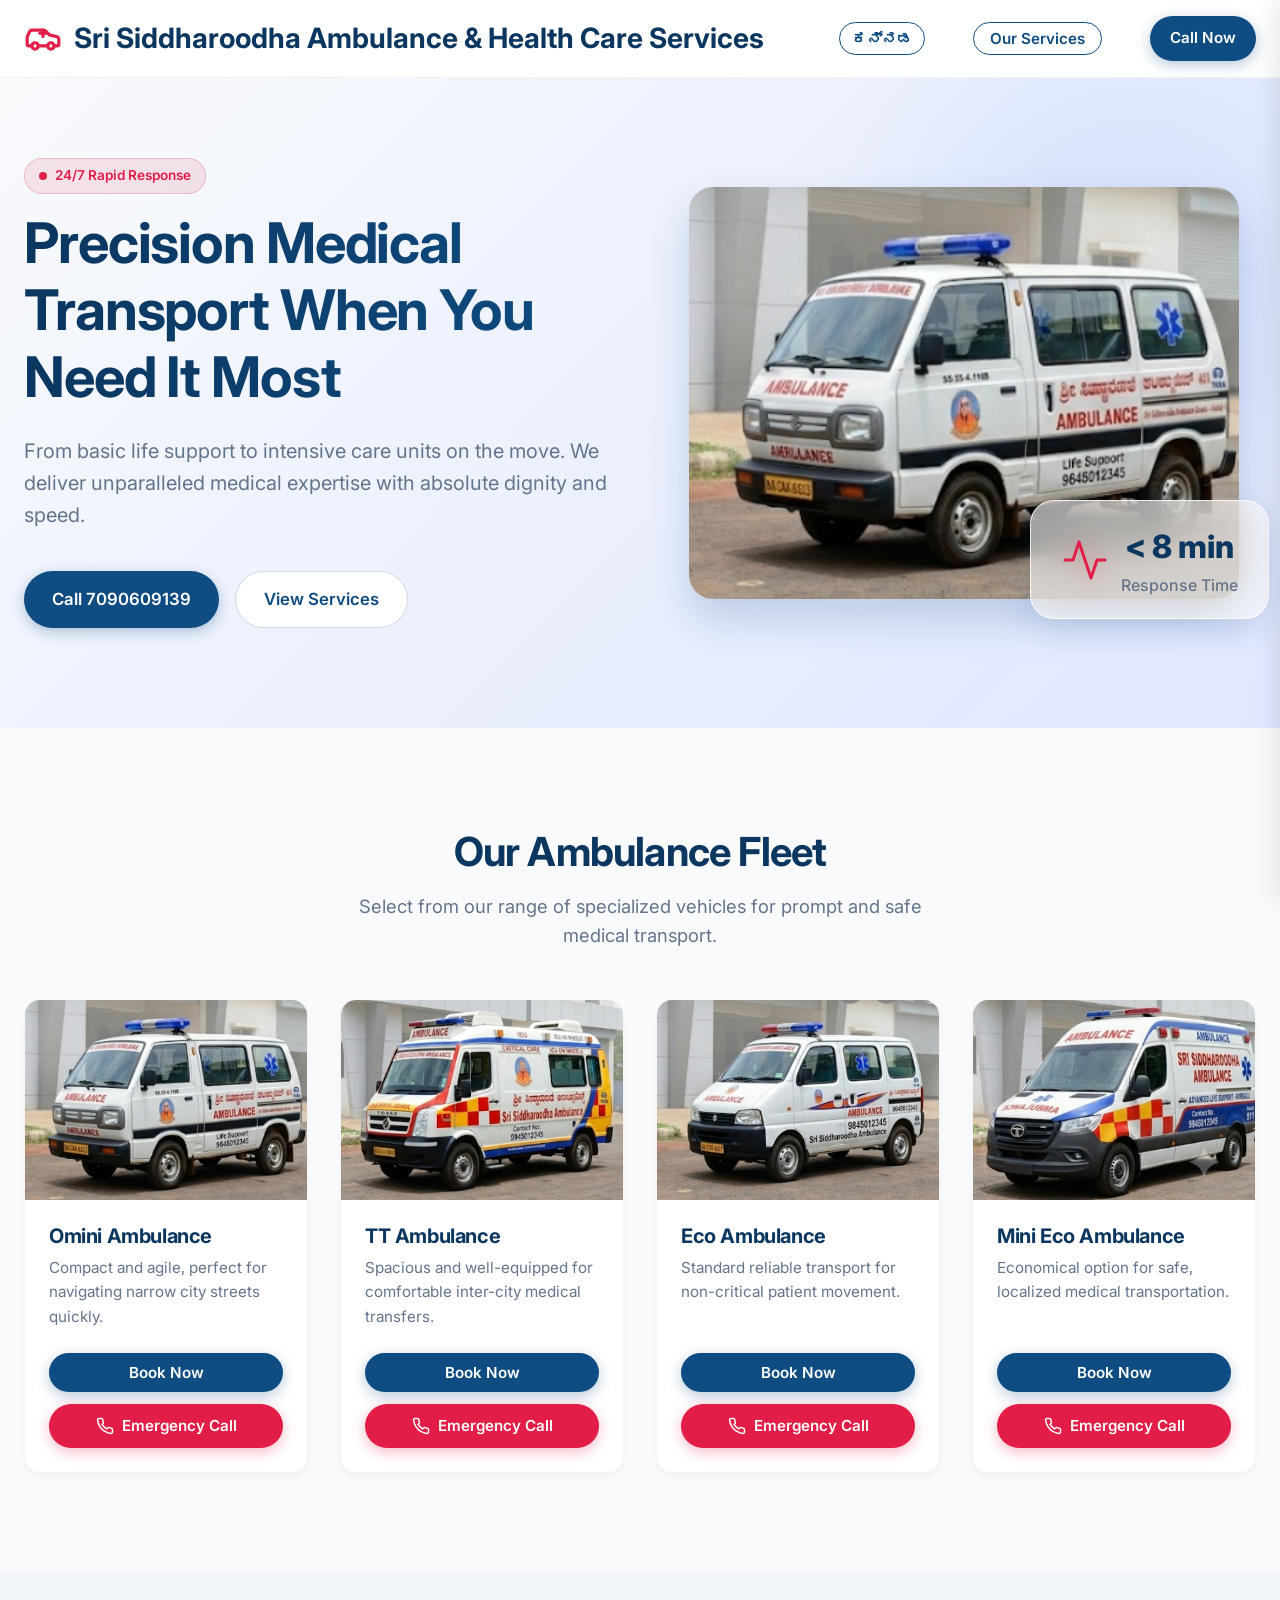
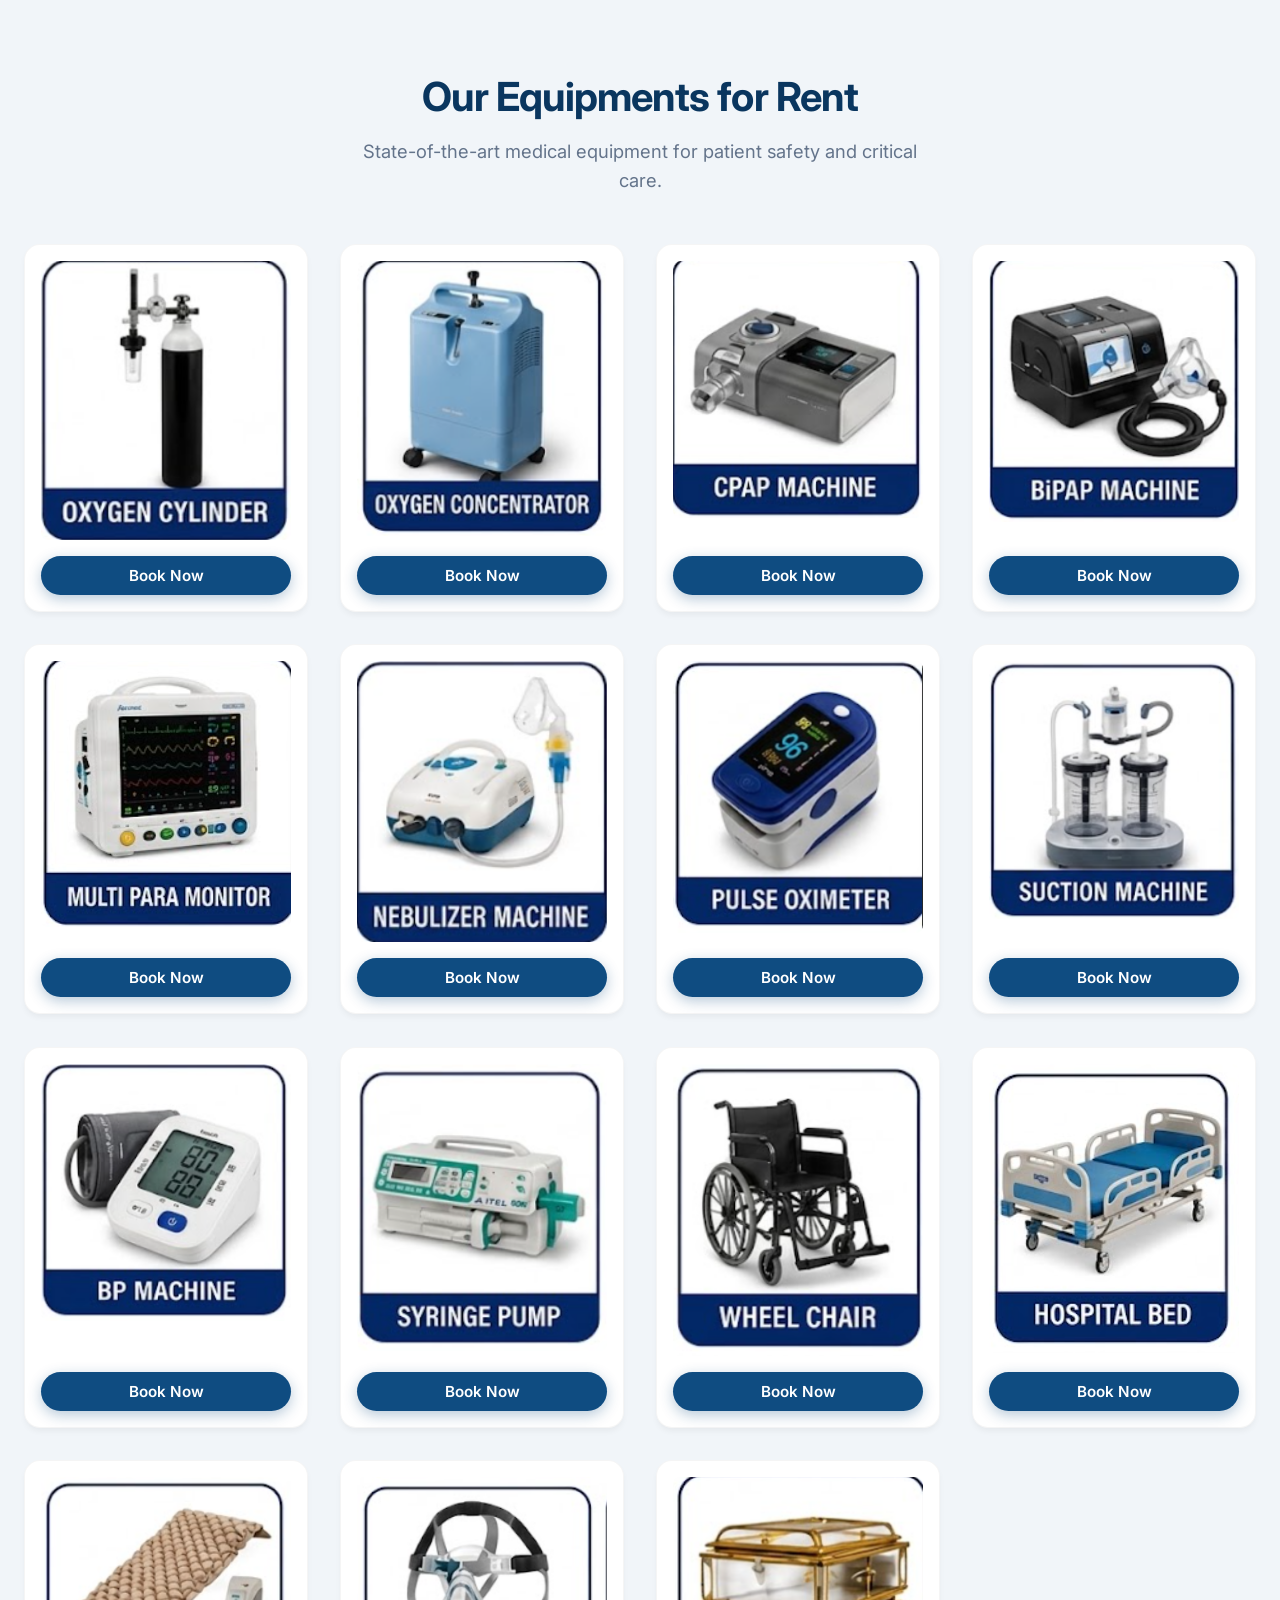
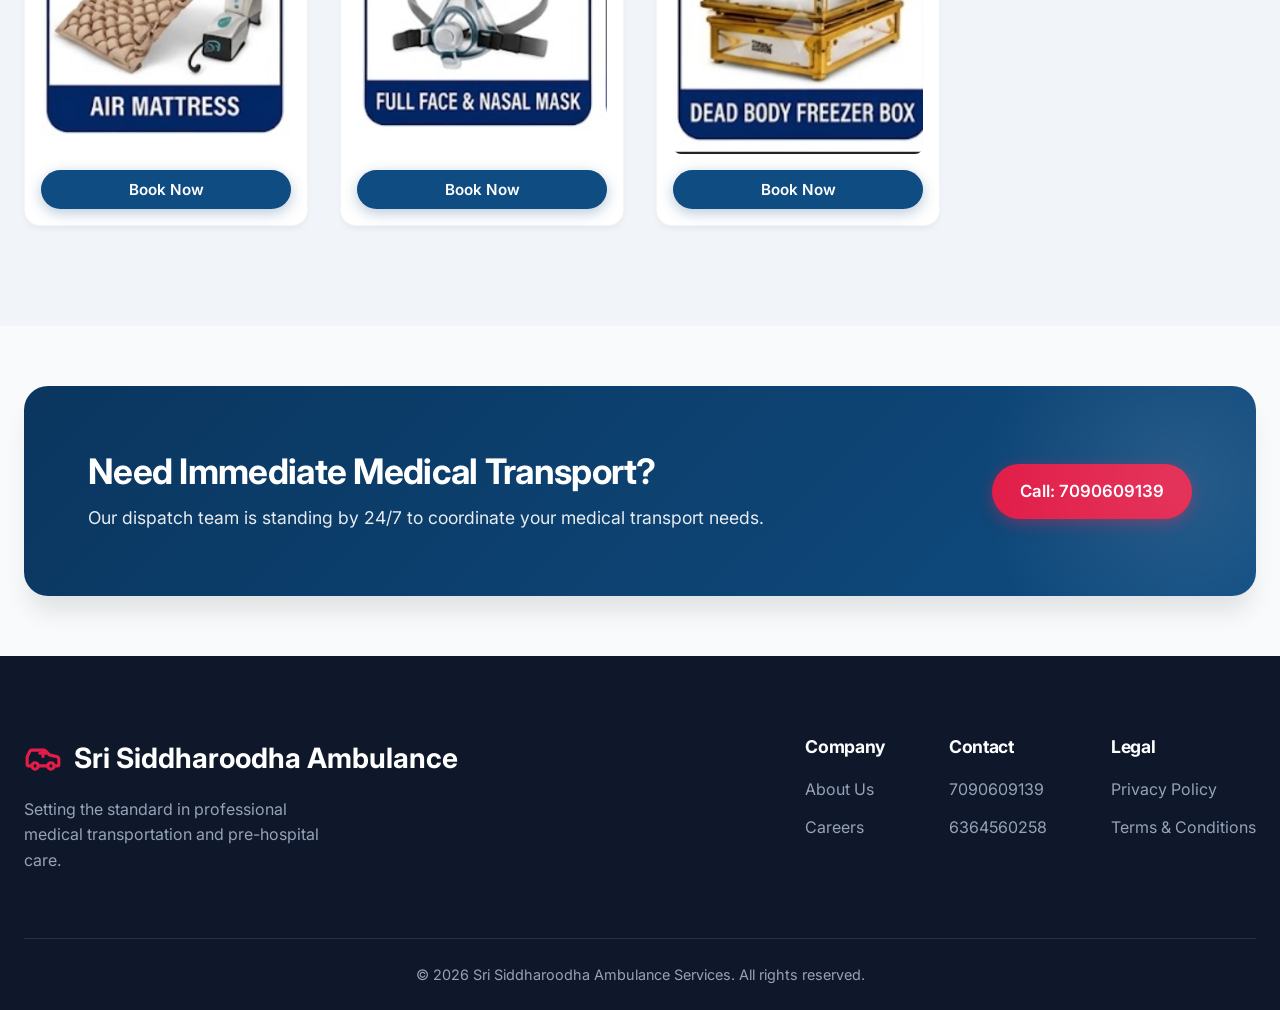
==== commit 52e7d431: "feat: Add Terms & Conditions, Privacy Policy, About Us modals, and checkout agreement checkbox" ====
--- a/index.html
+++ b/index.html
@@ -498,6 +498,198 @@
             </div>
         </div>
 
+        <!-- Terms & Conditions Modal -->
+        <div class="modal-overlay" id="terms-modal" onclick="if(event.target === this) closeTermsModal()">
+            <div class="modal-content" style="max-width: 600px;">
+                <button class="modal-close" onclick="closeTermsModal()">&times;</button>
+                <h3>Terms & Conditions</h3>
+                <p class="modal-subtitle" style="margin-bottom: 16px;">By booking our ambulance service, you agree to these Terms & Conditions.</p>
+
+                <div class="terms-list-container"
+                    style="display: flex; flex-direction: column; gap: 12px; margin-top: 16px; max-height: 60vh; overflow-y: auto; padding-right: 8px; text-align: left;">
+                    <div class="terms-item" style="display: flex; gap: 12px; align-items: flex-start; background: var(--bg-surface); padding: 12px 16px; border-radius: var(--radius-md); border: 1px solid rgba(0,0,0,0.05);">
+                        <svg xmlns="http://www.w3.org/2000/svg" width="16" height="16" viewBox="0 0 24 24" fill="none" stroke="var(--primary)" stroke-width="2" stroke-linecap="round" stroke-linejoin="round" style="flex-shrink: 0; margin-top: 3px;">
+                            <polyline points="20 6 9 17 4 12"></polyline>
+                        </svg>
+                        <p style="margin: 0; color: var(--text-muted); font-size: 0.95rem; line-height: 1.5;">Ambulance availability depends on vehicle availability, traffic, weather, and road conditions.</p>
+                    </div>
+                    <div class="terms-item" style="display: flex; gap: 12px; align-items: flex-start; background: var(--bg-surface); padding: 12px 16px; border-radius: var(--radius-md); border: 1px solid rgba(0,0,0,0.05);">
+                        <svg xmlns="http://www.w3.org/2000/svg" width="16" height="16" viewBox="0 0 24 24" fill="none" stroke="var(--primary)" stroke-width="2" stroke-linecap="round" stroke-linejoin="round" style="flex-shrink: 0; margin-top: 3px;">
+                            <polyline points="20 6 9 17 4 12"></polyline>
+                        </svg>
+                        <p style="margin: 0; color: var(--text-muted); font-size: 0.95rem; line-height: 1.5;">Customers must provide accurate booking and patient information.</p>
+                    </div>
+                    <div class="terms-item" style="display: flex; gap: 12px; align-items: flex-start; background: var(--bg-surface); padding: 12px 16px; border-radius: var(--radius-md); border: 1px solid rgba(0,0,0,0.05);">
+                        <svg xmlns="http://www.w3.org/2000/svg" width="16" height="16" viewBox="0 0 24 24" fill="none" stroke="var(--primary)" stroke-width="2" stroke-linecap="round" stroke-linejoin="round" style="flex-shrink: 0; margin-top: 3px;">
+                            <polyline points="20 6 9 17 4 12"></polyline>
+                        </svg>
+                        <p style="margin: 0; color: var(--text-muted); font-size: 0.95rem; line-height: 1.5;">Service charges vary based on distance, ambulance type, and medical assistance required.</p>
+                    </div>
+                    <div class="terms-item" style="display: flex; gap: 12px; align-items: flex-start; background: var(--bg-surface); padding: 12px 16px; border-radius: var(--radius-md); border: 1px solid rgba(0,0,0,0.05);">
+                        <svg xmlns="http://www.w3.org/2000/svg" width="16" height="16" viewBox="0 0 24 24" fill="none" stroke="var(--primary)" stroke-width="2" stroke-linecap="round" stroke-linejoin="round" style="flex-shrink: 0; margin-top: 3px;">
+                            <polyline points="20 6 9 17 4 12"></polyline>
+                        </svg>
+                        <p style="margin: 0; color: var(--text-muted); font-size: 0.95rem; line-height: 1.5;">Cancellation charges may apply after ambulance dispatch.</p>
+                    </div>
+                    <div class="terms-item" style="display: flex; gap: 12px; align-items: flex-start; background: var(--bg-surface); padding: 12px 16px; border-radius: var(--radius-md); border: 1px solid rgba(0,0,0,0.05);">
+                        <svg xmlns="http://www.w3.org/2000/svg" width="16" height="16" viewBox="0 0 24 24" fill="none" stroke="var(--primary)" stroke-width="2" stroke-linecap="round" stroke-linejoin="round" style="flex-shrink: 0; margin-top: 3px;">
+                            <polyline points="20 6 9 17 4 12"></polyline>
+                        </svg>
+                        <p style="margin: 0; color: var(--text-muted); font-size: 0.95rem; line-height: 1.5;">Arrival times may vary due to traffic, road closures, or emergencies.</p>
+                    </div>
+                    <div class="terms-item" style="display: flex; gap: 12px; align-items: flex-start; background: var(--bg-surface); padding: 12px 16px; border-radius: var(--radius-md); border: 1px solid rgba(0,0,0,0.05);">
+                        <svg xmlns="http://www.w3.org/2000/svg" width="16" height="16" viewBox="0 0 24 24" fill="none" stroke="var(--primary)" stroke-width="2" stroke-linecap="round" stroke-linejoin="round" style="flex-shrink: 0; margin-top: 3px;">
+                            <polyline points="20 6 9 17 4 12"></polyline>
+                        </svg>
+                        <p style="margin: 0; color: var(--text-muted); font-size: 0.95rem; line-height: 1.5;">Our staff provide transportation and basic medical support; hospital treatment remains the responsibility of healthcare professionals.</p>
+                    </div>
+                    <div class="terms-item" style="display: flex; gap: 12px; align-items: flex-start; background: var(--bg-surface); padding: 12px 16px; border-radius: var(--radius-md); border: 1px solid rgba(0,0,0,0.05);">
+                        <svg xmlns="http://www.w3.org/2000/svg" width="16" height="16" viewBox="0 0 24 24" fill="none" stroke="var(--primary)" stroke-width="2" stroke-linecap="round" stroke-linejoin="round" style="flex-shrink: 0; margin-top: 3px;">
+                            <polyline points="20 6 9 17 4 12"></polyline>
+                        </svg>
+                        <p style="margin: 0; color: var(--text-muted); font-size: 0.95rem; line-height: 1.5;">Customers must treat staff and equipment respectfully. Damage caused may result in additional charges.</p>
+                    </div>
+                    <div class="terms-item" style="display: flex; gap: 12px; align-items: flex-start; background: var(--bg-surface); padding: 12px 16px; border-radius: var(--radius-md); border: 1px solid rgba(0,0,0,0.05);">
+                        <svg xmlns="http://www.w3.org/2000/svg" width="16" height="16" viewBox="0 0 24 24" fill="none" stroke="var(--primary)" stroke-width="2" stroke-linecap="round" stroke-linejoin="round" style="flex-shrink: 0; margin-top: 3px;">
+                            <polyline points="20 6 9 17 4 12"></polyline>
+                        </svg>
+                        <p style="margin: 0; color: var(--text-muted); font-size: 0.95rem; line-height: 1.5;">Patient information is kept confidential and used only for service-related purposes.</p>
+                    </div>
+                    <div class="terms-item" style="display: flex; gap: 12px; align-items: flex-start; background: var(--bg-surface); padding: 12px 16px; border-radius: var(--radius-md); border: 1px solid rgba(0,0,0,0.05);">
+                        <svg xmlns="http://www.w3.org/2000/svg" width="16" height="16" viewBox="0 0 24 24" fill="none" stroke="var(--primary)" stroke-width="2" stroke-linecap="round" stroke-linejoin="round" style="flex-shrink: 0; margin-top: 3px;">
+                            <polyline points="20 6 9 17 4 12"></polyline>
+                        </svg>
+                        <p style="margin: 0; color: var(--text-muted); font-size: 0.95rem; line-height: 1.5;">We are not responsible for delays or interruptions caused by circumstances beyond our control.</p>
+                    </div>
+                    <div class="terms-item" style="display: flex; gap: 12px; align-items: flex-start; background: var(--bg-surface); padding: 12px 16px; border-radius: var(--radius-md); border: 1px solid rgba(0,0,0,0.05);">
+                        <svg xmlns="http://www.w3.org/2000/svg" width="16" height="16" viewBox="0 0 24 24" fill="none" stroke="var(--primary)" stroke-width="2" stroke-linecap="round" stroke-linejoin="round" style="flex-shrink: 0; margin-top: 3px;">
+                            <polyline points="20 6 9 17 4 12"></polyline>
+                        </svg>
+                        <p style="margin: 0; color: var(--text-muted); font-size: 0.95rem; line-height: 1.5;">False bookings, misuse of services, or unauthorized website activities are prohibited.</p>
+                    </div>
+                    <div class="terms-item" style="display: flex; gap: 12px; align-items: flex-start; background: var(--bg-surface); padding: 12px 16px; border-radius: var(--radius-md); border: 1px solid rgba(0,0,0,0.05);">
+                        <svg xmlns="http://www.w3.org/2000/svg" width="16" height="16" viewBox="0 0 24 24" fill="none" stroke="var(--primary)" stroke-width="2" stroke-linecap="round" stroke-linejoin="round" style="flex-shrink: 0; margin-top: 3px;">
+                            <polyline points="20 6 9 17 4 12"></polyline>
+                        </svg>
+                        <p style="margin: 0; color: var(--text-muted); font-size: 0.95rem; line-height: 1.5;">Terms & Conditions may be updated at any time without prior notice.</p>
+                    </div>
+                </div>
+            </div>
+        </div>
+
+        <!-- Privacy Policy Modal -->
+        <div class="modal-overlay" id="privacy-modal" onclick="if(event.target === this) closePrivacyModal()">
+            <div class="modal-content" style="max-width: 600px;">
+                <button class="modal-close" onclick="closePrivacyModal()">&times;</button>
+                <h3>Privacy Policy</h3>
+                <p class="modal-subtitle" style="margin-bottom: 16px;">Your privacy is important to us. This policy outlines how we handle your personal information.</p>
+
+                <div class="privacy-list-container"
+                    style="display: flex; flex-direction: column; gap: 12px; margin-top: 16px; max-height: 60vh; overflow-y: auto; padding-right: 8px; text-align: left;">
+                    <div class="privacy-item" style="display: flex; gap: 12px; align-items: flex-start; background: var(--bg-surface); padding: 12px 16px; border-radius: var(--radius-md); border: 1px solid rgba(0,0,0,0.05);">
+                        <svg xmlns="http://www.w3.org/2000/svg" width="16" height="16" viewBox="0 0 24 24" fill="none" stroke="var(--primary)" stroke-width="2" stroke-linecap="round" stroke-linejoin="round" style="flex-shrink: 0; margin-top: 3px;">
+                            <path d="M12 22s8-4 8-10V5l-8-3-8 3v7c0 6 8 10 8 10z"></path>
+                        </svg>
+                        <p style="margin: 0; color: var(--text-muted); font-size: 0.95rem; line-height: 1.5;">We collect basic information such as your name, phone number, email, pickup/drop location, and booking details to provide ambulance services.</p>
+                    </div>
+                    <div class="privacy-item" style="display: flex; gap: 12px; align-items: flex-start; background: var(--bg-surface); padding: 12px 16px; border-radius: var(--radius-md); border: 1px solid rgba(0,0,0,0.05);">
+                        <svg xmlns="http://www.w3.org/2000/svg" width="16" height="16" viewBox="0 0 24 24" fill="none" stroke="var(--primary)" stroke-width="2" stroke-linecap="round" stroke-linejoin="round" style="flex-shrink: 0; margin-top: 3px;">
+                            <path d="M12 22s8-4 8-10V5l-8-3-8 3v7c0 6 8 10 8 10z"></path>
+                        </svg>
+                        <p style="margin: 0; color: var(--text-muted); font-size: 0.95rem; line-height: 1.5;">Your information is used only for booking management, customer support, and service improvement.</p>
+                    </div>
+                    <div class="privacy-item" style="display: flex; gap: 12px; align-items: flex-start; background: var(--bg-surface); padding: 12px 16px; border-radius: var(--radius-md); border: 1px solid rgba(0,0,0,0.05);">
+                        <svg xmlns="http://www.w3.org/2000/svg" width="16" height="16" viewBox="0 0 24 24" fill="none" stroke="var(--primary)" stroke-width="2" stroke-linecap="round" stroke-linejoin="round" style="flex-shrink: 0; margin-top: 3px;">
+                            <path d="M12 22s8-4 8-10V5l-8-3-8 3v7c0 6 8 10 8 10z"></path>
+                        </svg>
+                        <p style="margin: 0; color: var(--text-muted); font-size: 0.95rem; line-height: 1.5;">We do not sell or share your personal information with third parties except when required by law or necessary to provide our services.</p>
+                    </div>
+                    <div class="privacy-item" style="display: flex; gap: 12px; align-items: flex-start; background: var(--bg-surface); padding: 12px 16px; border-radius: var(--radius-md); border: 1px solid rgba(0,0,0,0.05);">
+                        <svg xmlns="http://www.w3.org/2000/svg" width="16" height="16" viewBox="0 0 24 24" fill="none" stroke="var(--primary)" stroke-width="2" stroke-linecap="round" stroke-linejoin="round" style="flex-shrink: 0; margin-top: 3px;">
+                            <path d="M12 22s8-4 8-10V5l-8-3-8 3v7c0 6 8 10 8 10z"></path>
+                        </svg>
+                        <p style="margin: 0; color: var(--text-muted); font-size: 0.95rem; line-height: 1.5;">We take reasonable measures to keep your information secure and protected.</p>
+                    </div>
+                    <div class="privacy-item" style="display: flex; gap: 12px; align-items: flex-start; background: var(--bg-surface); padding: 12px 16px; border-radius: var(--radius-md); border: 1px solid rgba(0,0,0,0.05);">
+                        <svg xmlns="http://www.w3.org/2000/svg" width="16" height="16" viewBox="0 0 24 24" fill="none" stroke="var(--primary)" stroke-width="2" stroke-linecap="round" stroke-linejoin="round" style="flex-shrink: 0; margin-top: 3px;">
+                            <path d="M12 22s8-4 8-10V5l-8-3-8 3v7c0 6 8 10 8 10z"></path>
+                        </svg>
+                        <p style="margin: 0; color: var(--text-muted); font-size: 0.95rem; line-height: 1.5;">Our website may use cookies to improve your browsing experience.</p>
+                    </div>
+                    <div class="privacy-item" style="display: flex; gap: 12px; align-items: flex-start; background: var(--bg-surface); padding: 12px 16px; border-radius: var(--radius-md); border: 1px solid rgba(0,0,0,0.05);">
+                        <svg xmlns="http://www.w3.org/2000/svg" width="16" height="16" viewBox="0 0 24 24" fill="none" stroke="var(--primary)" stroke-width="2" stroke-linecap="round" stroke-linejoin="round" style="flex-shrink: 0; margin-top: 3px;">
+                            <path d="M12 22s8-4 8-10V5l-8-3-8 3v7c0 6 8 10 8 10z"></path>
+                        </svg>
+                        <p style="margin: 0; color: var(--text-muted); font-size: 0.95rem; line-height: 1.5;">Third-party links (WhatsApp, Google Maps, Facebook, etc.) have their own privacy policies, and we are not responsible for their practices.</p>
+                    </div>
+                    <div class="privacy-item" style="display: flex; gap: 12px; align-items: flex-start; background: var(--bg-surface); padding: 12px 16px; border-radius: var(--radius-md); border: 1px solid rgba(0,0,0,0.05);">
+                        <svg xmlns="http://www.w3.org/2000/svg" width="16" height="16" viewBox="0 0 24 24" fill="none" stroke="var(--primary)" stroke-width="2" stroke-linecap="round" stroke-linejoin="round" style="flex-shrink: 0; margin-top: 3px;">
+                            <path d="M12 22s8-4 8-10V5l-8-3-8 3v7c0 6 8 10 8 10z"></path>
+                        </svg>
+                        <p style="margin: 0; color: var(--text-muted); font-size: 0.95rem; line-height: 1.5;">We may update this Privacy Policy from time to time. Changes will be posted on this page.</p>
+                    </div>
+                </div>
+            </div>
+        </div>
+
+        <!-- About Us Modal -->
+        <div class="modal-overlay" id="about-modal" onclick="if(event.target === this) closeAboutModal()">
+            <div class="modal-content" style="max-width: 600px;">
+                <button class="modal-close" onclick="closeAboutModal()">&times;</button>
+                <h3>About Us</h3>
+                <p class="modal-subtitle" style="margin-bottom: 20px;">Sri Siddharoodha Ambulance & Health Care Services</p>
+
+                <div class="about-content-container"
+                    style="display: flex; flex-direction: column; gap: 16px; max-height: 60vh; overflow-y: auto; padding-right: 8px; text-align: left;">
+                    
+                    <p style="margin: 0; color: var(--text-muted); font-size: 0.95rem; line-height: 1.6;">
+                        Shri Siddaroodha Ambulance Service provides reliable and professional 24&times;7 Emergency Medical Transportation Services. Our mission is to ensure safe, fast, and comfortable patient transportation during emergencies and non-emergency situations.
+                    </p>
+                    
+                    <p style="margin: 0; color: var(--text-muted); font-size: 0.95rem; line-height: 1.6;">
+                        We are committed to delivering high-quality ambulance services with trained staff and essential medical support. Patient safety, timely response, and compassionate care are our top priorities.
+                    </p>
+
+                    <div style="background: var(--bg-subtle); padding: 16px; border-radius: var(--radius-md); border: 1px dashed var(--primary); text-align: center; margin: 8px 0;">
+                        <p style="margin: 0; font-style: italic; font-weight: 600; color: var(--primary-dark); font-size: 1rem;">
+                            "Patient Safety and Timely Service Are Our Highest Priorities."
+                        </p>
+                    </div>
+
+                    <div>
+                        <h4 style="color: var(--primary-dark); margin-bottom: 12px; font-size: 1.1rem; border-bottom: 2px solid rgba(37, 99, 235, 0.1); padding-bottom: 6px;">Our Services</h4>
+                        <div style="display: grid; grid-template-columns: 1fr 1fr; gap: 10px; margin-top: 10px;">
+                            <div style="display: flex; align-items: center; gap: 8px; color: var(--text-muted); font-size: 0.9rem;">
+                                <span style="color: var(--primary); font-size: 1.2rem; line-height: 1;">•</span> 24&times;7 Emergency Ambulance
+                            </div>
+                            <div style="display: flex; align-items: center; gap: 8px; color: var(--text-muted); font-size: 0.9rem;">
+                                <span style="color: var(--primary); font-size: 1.2rem; line-height: 1;">•</span> ICU & Ventilator Ambulance
+                            </div>
+                            <div style="display: flex; align-items: center; gap: 8px; color: var(--text-muted); font-size: 0.9rem;">
+                                <span style="color: var(--primary); font-size: 1.2rem; line-height: 1;">•</span> Oxygen Support Ambulance
+                            </div>
+                            <div style="display: flex; align-items: center; gap: 8px; color: var(--text-muted); font-size: 0.9rem;">
+                                <span style="color: var(--primary); font-size: 1.2rem; line-height: 1;">•</span> Patient Transfer Services
+                            </div>
+                            <div style="display: flex; align-items: center; gap: 8px; color: var(--text-muted); font-size: 0.9rem;">
+                                <span style="color: var(--primary); font-size: 1.2rem; line-height: 1;">•</span> Hospital-to-Hospital Transfer
+                            </div>
+                            <div style="display: flex; align-items: center; gap: 8px; color: var(--text-muted); font-size: 0.9rem;">
+                                <span style="color: var(--primary); font-size: 1.2rem; line-height: 1;">•</span> Wheelchair Facility
+                            </div>
+                            <div style="display: flex; align-items: center; gap: 8px; color: var(--text-muted); font-size: 0.9rem;">
+                                <span style="color: var(--primary); font-size: 1.2rem; line-height: 1;">•</span> Freezer Box Facility
+                            </div>
+                            <div style="display: flex; align-items: center; gap: 8px; color: var(--text-muted); font-size: 0.9rem;">
+                                <span style="color: var(--primary); font-size: 1.2rem; line-height: 1;">•</span> Medical Transportation Services
+                            </div>
+                        </div>
+                    </div>
+
+                </div>
+            </div>
+        </div>
+
     </main>
 
     <footer class="footer">
@@ -524,7 +716,7 @@
                 <div class="footer-links">
                     <div class="link-group">
                         <h3>Company</h3>
-                        <a href="#">About</a>
+                        <a href="#" onclick="openAboutModal(event)">About Us</a>
                         <a href="#">Careers</a>
                     </div>
                     <div class="link-group">
@@ -534,8 +726,8 @@
                     </div>
                     <div class="link-group">
                         <h3>Legal</h3>
-                        <a href="#">Privacy Policy</a>
-                        <a href="#">Terms of Service</a>
+                        <a href="#" onclick="openPrivacyModal(event)">Privacy Policy</a>
+                        <a href="#" onclick="openTermsModal(event)">Terms & Conditions</a>
                     </div>
                 </div>
             </div>
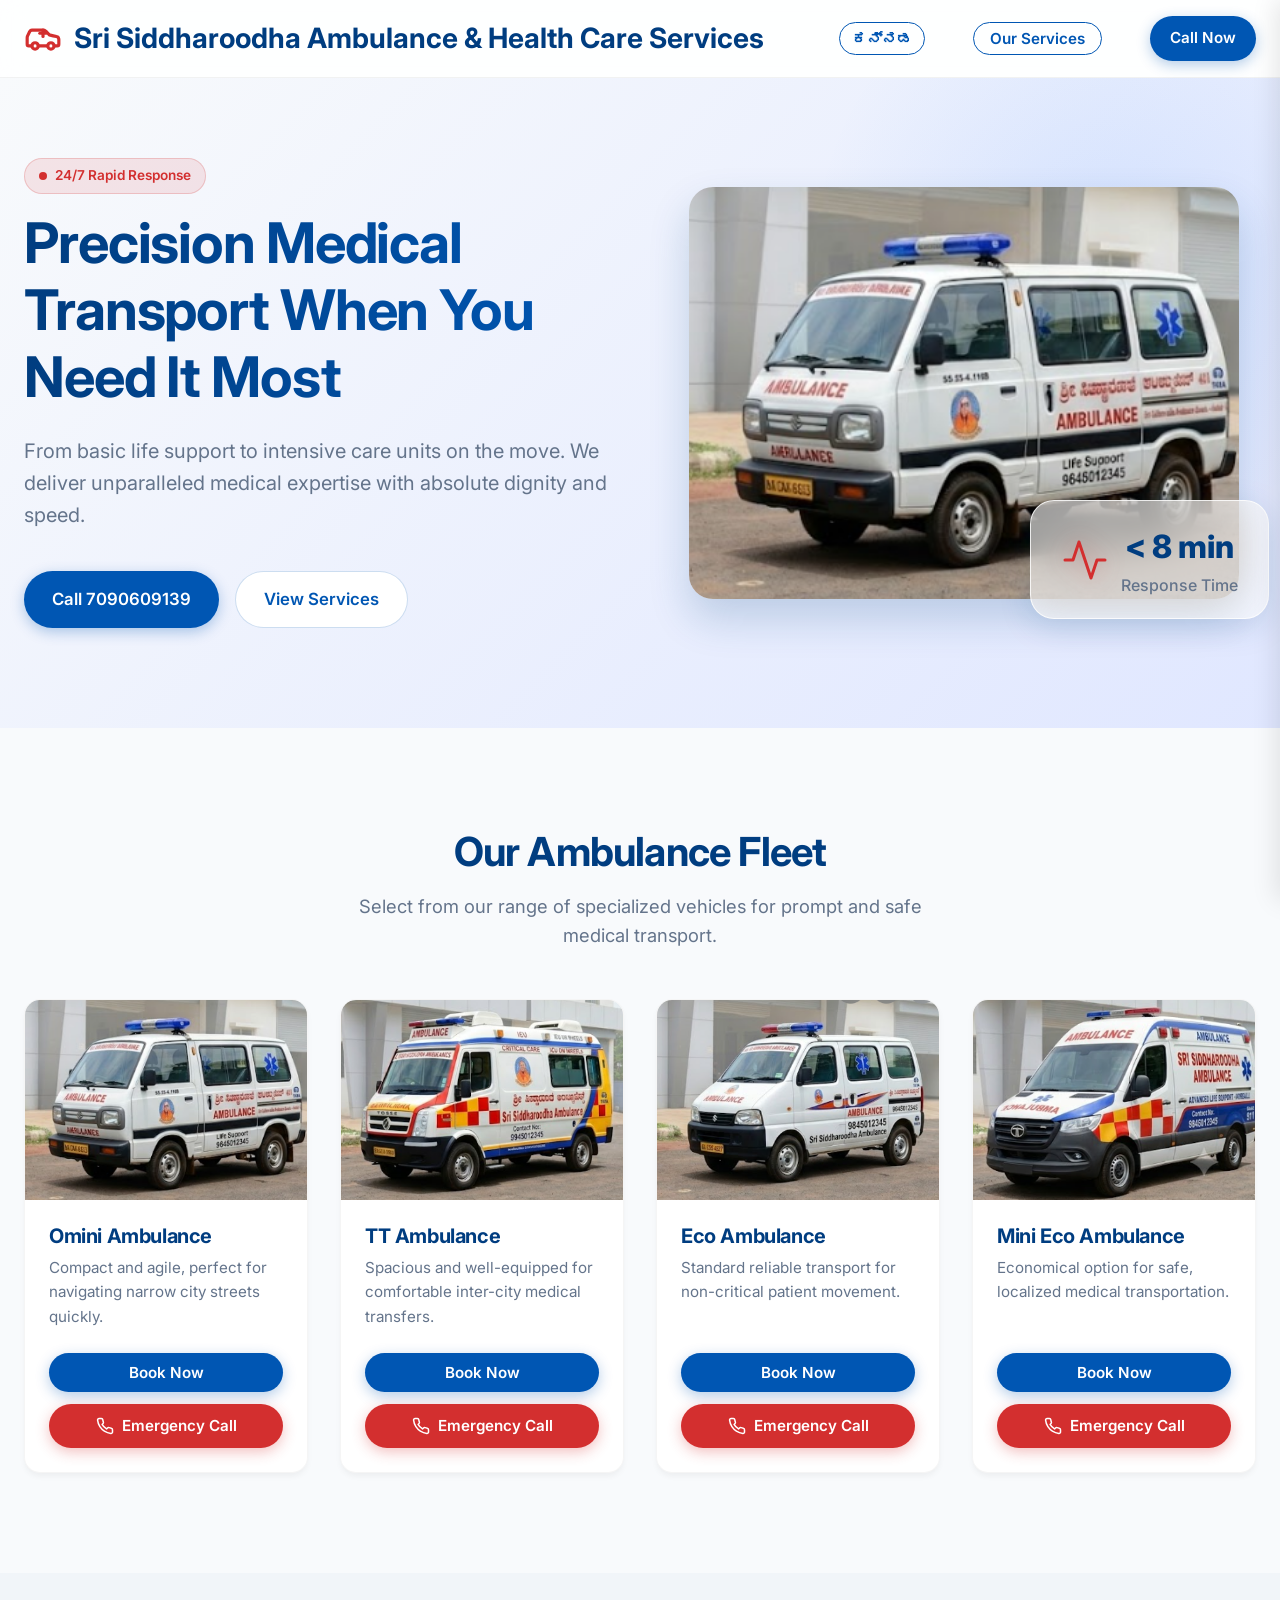
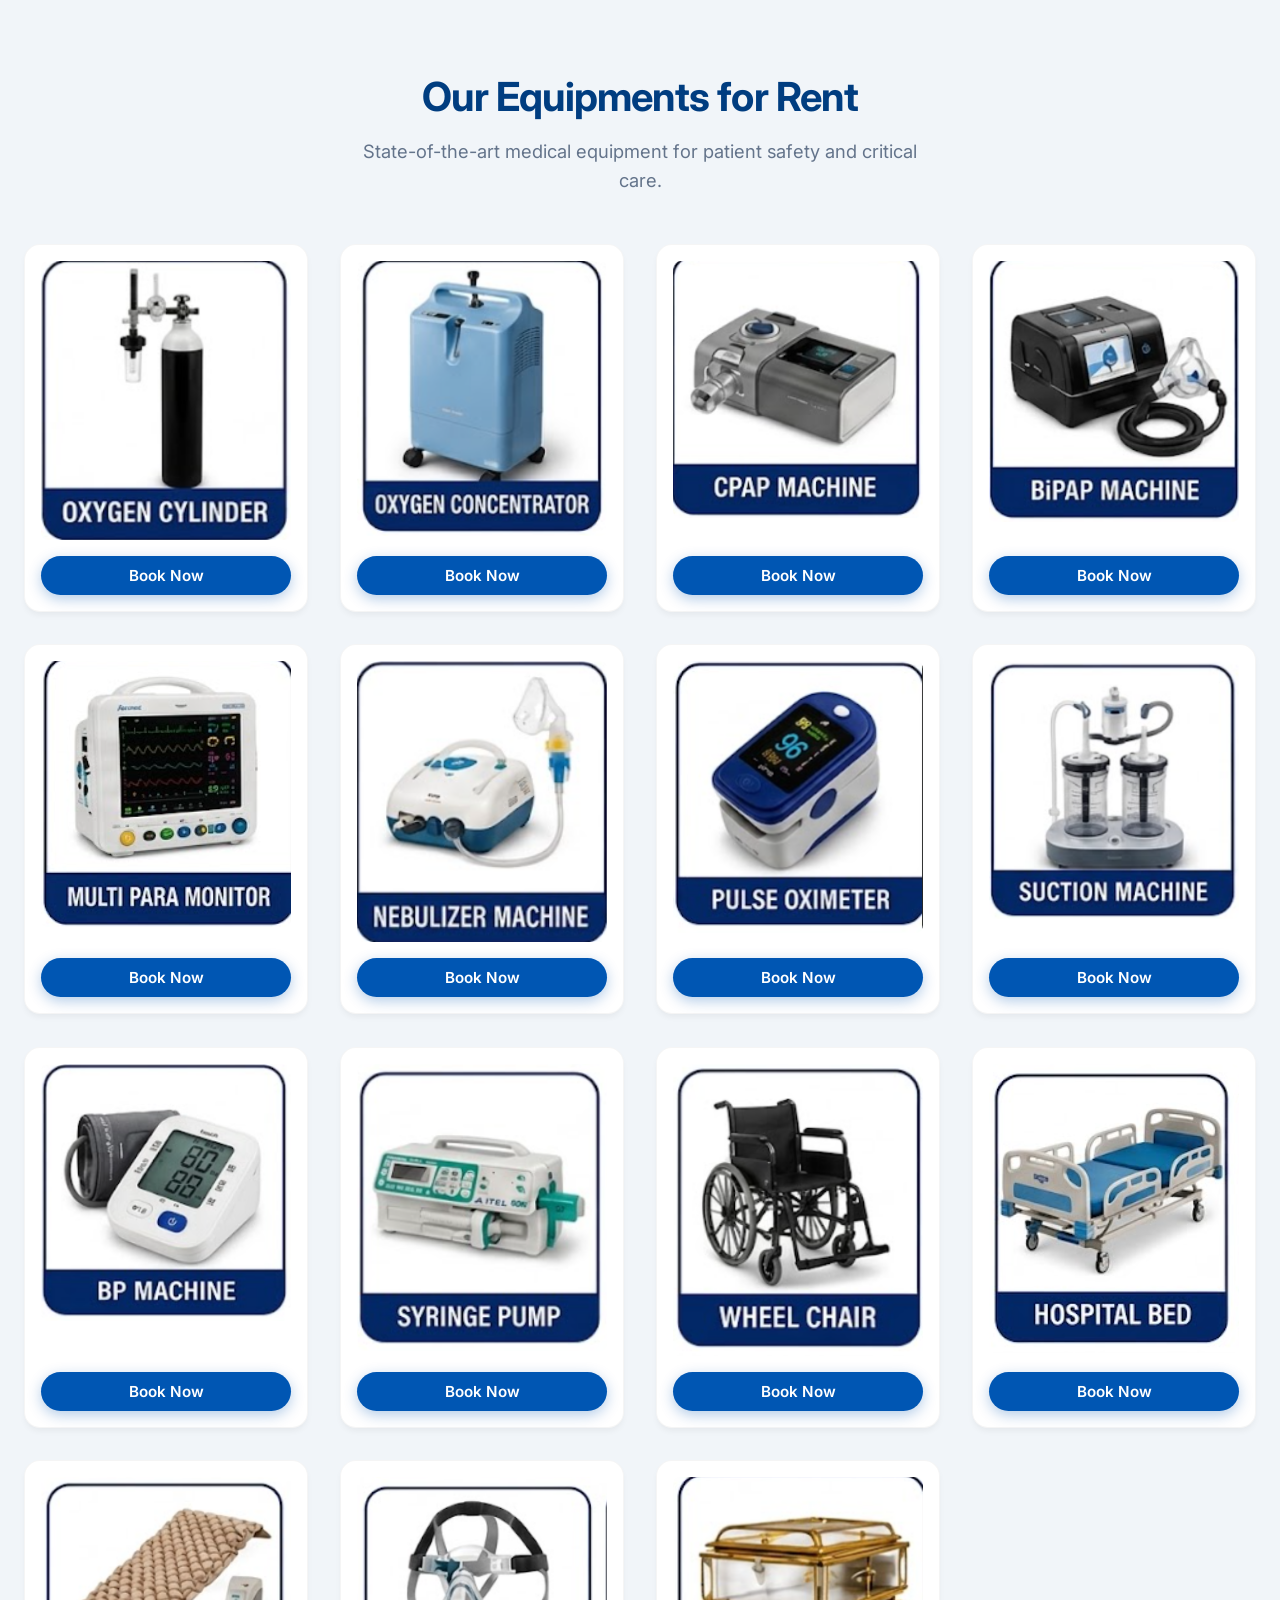
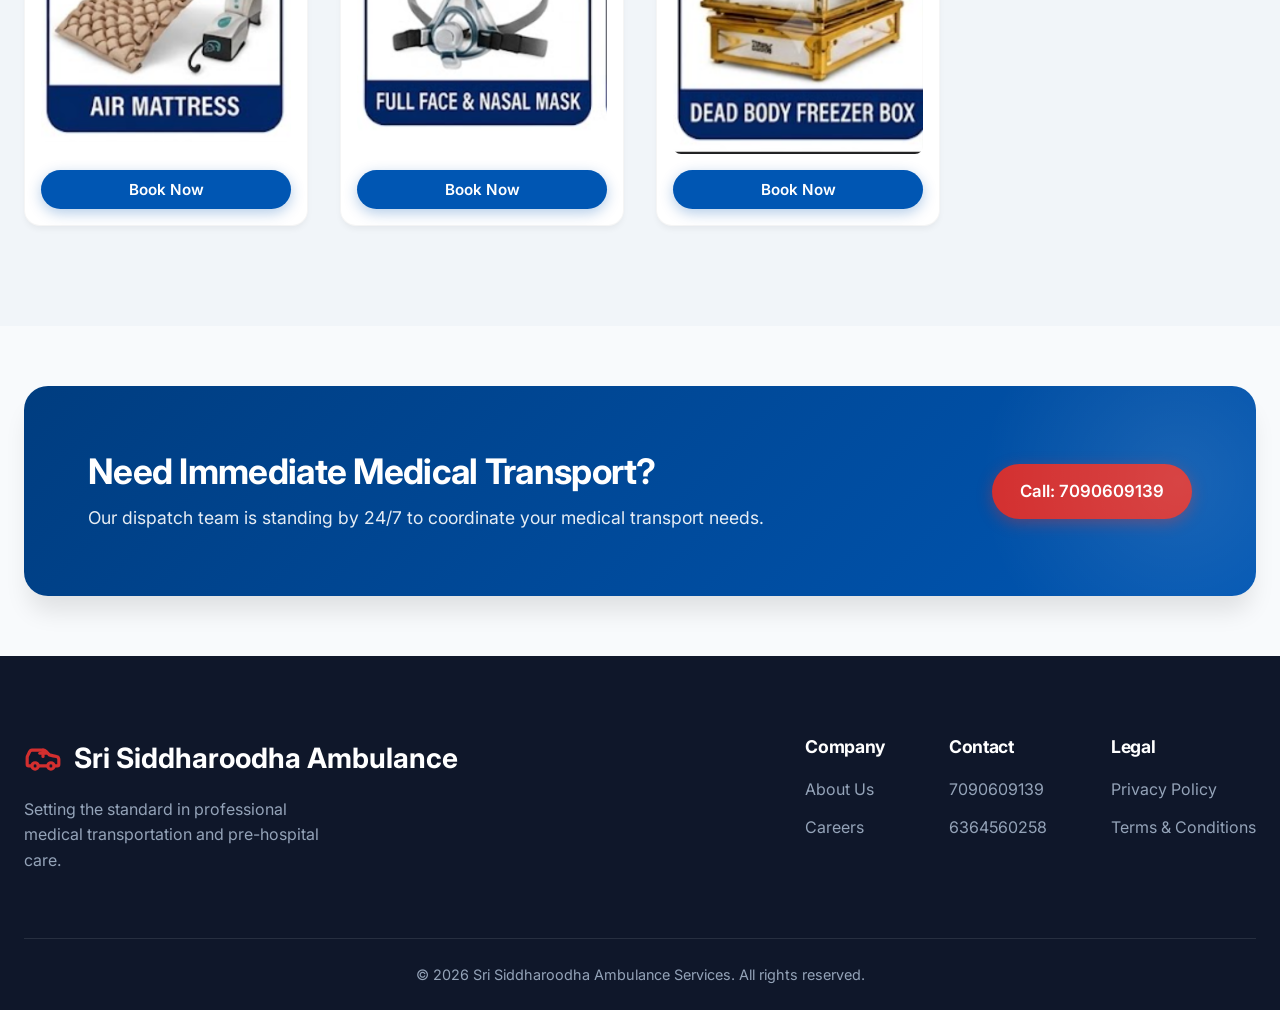
==== commit 8c4a175d: "style: Apply Trust & Professionalism color palette (deep blue primary & emergency red accent)" ====
--- a/index.html
+++ b/index.html
@@ -301,7 +301,7 @@
                             style="display: flex; justify-content: space-between; align-items: center; margin-bottom: 6px;">
                             <label for="deliveryAddress" style="margin-bottom: 0;">Delivery Address</label>
                             <button type="button" id="btn-current-location"
-                                style="padding: 4px 8px; font-size: 0.8rem; background: #f1f5f9; color: #2563eb; border: 1px solid #cbd5e1; border-radius: 4px; cursor: pointer; display: flex; align-items: center; gap: 4px; transition: all 0.2s ease;">
+                                style="padding: 4px 8px; font-size: 0.8rem; background: #f1f5f9; color: var(--primary); border: 1px solid #cbd5e1; border-radius: 4px; cursor: pointer; display: flex; align-items: center; gap: 4px; transition: all 0.2s ease;">
                                 <svg xmlns="http://www.w3.org/2000/svg" width="14" height="14" viewBox="0 0 24 24"
                                     fill="none" stroke="currentColor" stroke-width="2" stroke-linecap="round"
                                     stroke-linejoin="round">
@@ -366,7 +366,7 @@
                             style="display: flex; justify-content: space-between; align-items: center; margin-bottom: 6px;">
                             <label for="pickupLocation" style="margin-bottom: 0;">Pickup Location</label>
                             <button type="button" id="btn-pickup-location"
-                                style="padding: 4px 8px; font-size: 0.8rem; background: #f1f5f9; color: #2563eb; border: 1px solid #cbd5e1; border-radius: 4px; cursor: pointer; display: flex; align-items: center; gap: 4px; transition: all 0.2s ease;">
+                                style="padding: 4px 8px; font-size: 0.8rem; background: #f1f5f9; color: var(--primary); border: 1px solid #cbd5e1; border-radius: 4px; cursor: pointer; display: flex; align-items: center; gap: 4px; transition: all 0.2s ease;">
                                 <svg xmlns="http://www.w3.org/2000/svg" width="14" height="14" viewBox="0 0 24 24"
                                     fill="none" stroke="currentColor" stroke-width="2" stroke-linecap="round"
                                     stroke-linejoin="round">
@@ -418,7 +418,7 @@
                         <h4
                             style="color: var(--primary-dark); margin-bottom: 8px; display: flex; align-items: center; gap: 8px;">
                             <svg xmlns="http://www.w3.org/2000/svg" width="18" height="18" viewBox="0 0 24 24"
-                                fill="none" stroke="#2563eb" stroke-width="2" stroke-linecap="round"
+                                fill="none" stroke="var(--primary)" stroke-width="2" stroke-linecap="round"
                                 stroke-linejoin="round">
                                 <path d="M22 12h-4l-3 9L9 3l-3 9H2" />
                             </svg>
@@ -451,7 +451,7 @@
                         <h4
                             style="color: var(--primary-dark); margin-bottom: 8px; display: flex; align-items: center; gap: 8px;">
                             <svg xmlns="http://www.w3.org/2000/svg" width="18" height="18" viewBox="0 0 24 24"
-                                fill="none" stroke="#e11d48" stroke-width="2" stroke-linecap="round"
+                                fill="none" stroke="var(--accent)" stroke-width="2" stroke-linecap="round"
                                 stroke-linejoin="round">
                                 <path d="m21.73 18-8-14a2 2 0 0 0-3.48 0l-8 14A2 2 0 0 0 4 21h16a2 2 0 0 0 1.73-3Z" />
                                 <path d="M12 9v4" />
@@ -657,7 +657,7 @@
                     </div>
 
                     <div>
-                        <h4 style="color: var(--primary-dark); margin-bottom: 12px; font-size: 1.1rem; border-bottom: 2px solid rgba(37, 99, 235, 0.1); padding-bottom: 6px;">Our Services</h4>
+                        <h4 style="color: var(--primary-dark); margin-bottom: 12px; font-size: 1.1rem; border-bottom: 2px solid rgba(26, 117, 255, 0.1); padding-bottom: 6px;">Our Services</h4>
                         <div style="display: grid; grid-template-columns: 1fr 1fr; gap: 10px; margin-top: 10px;">
                             <div style="display: flex; align-items: center; gap: 8px; color: var(--text-muted); font-size: 0.9rem;">
                                 <span style="color: var(--primary); font-size: 1.2rem; line-height: 1;">•</span> 24&times;7 Emergency Ambulance
--- a/styles.css
+++ b/styles.css
@@ -1,11 +1,11 @@
 :root {
   /* Core Colors */
-  --primary: #0f4c81; /* Classic Blue */
-  --primary-light: #2563eb;
-  --primary-dark: #0a365f;
-  --accent: #e11d48; /* Crimson / Emergency Red */
-  --accent-light: #fb7185;
-  --accent-dark: #be123c;
+  --primary: #0056b3; /* Deep, authoritative blue */
+  --primary-light: #1a75ff;
+  --primary-dark: #003d80;
+  --accent: #D32F2F; /* Emergency Red */
+  --accent-light: #ef5350;
+  --accent-dark: #b71c1c;
   
   /* Backgrounds & Surfaces */
   --bg-main: #f8fafc;
@@ -101,19 +101,19 @@
 .btn-primary {
   background-color: var(--primary);
   color: var(--text-inverse);
-  box-shadow: 0 4px 14px rgba(15, 76, 129, 0.3);
+  box-shadow: 0 4px 14px rgba(0, 86, 179, 0.3);
 }
 
 .btn-primary:hover {
   background-color: var(--primary-light);
   transform: translateY(-2px);
-  box-shadow: 0 6px 20px rgba(37, 99, 235, 0.4);
+  box-shadow: 0 6px 20px rgba(26, 117, 255, 0.4);
 }
 
 .btn-secondary {
   background-color: var(--bg-surface);
   color: var(--primary);
-  border: 1px solid rgba(15, 76, 129, 0.2);
+  border: 1px solid rgba(0, 86, 179, 0.2);
 }
 
 .btn-secondary:hover {
@@ -129,10 +129,10 @@
   border-radius: var(--radius-full);
   font-size: 0.85rem;
   font-weight: 600;
-  background: rgba(225, 29, 72, 0.1);
+  background: rgba(211, 47, 47, 0.1);
   color: var(--accent);
   margin-bottom: 16px;
-  border: 1px solid rgba(225, 29, 72, 0.2);
+  border: 1px solid rgba(211, 47, 47, 0.2);
 }
 
 .badge-pulse {
@@ -152,9 +152,9 @@
 }
 
 @keyframes pulse {
-  0% { transform: scale(0.95); box-shadow: 0 0 0 0 rgba(225, 29, 72, 0.7); }
-  70% { transform: scale(1); box-shadow: 0 0 0 8px rgba(225, 29, 72, 0); }
-  100% { transform: scale(0.95); box-shadow: 0 0 0 0 rgba(225, 29, 72, 0); }
+  0% { transform: scale(0.95); box-shadow: 0 0 0 0 rgba(211, 47, 47, 0.7); }
+  70% { transform: scale(1); box-shadow: 0 0 0 8px rgba(211, 47, 47, 0); }
+  100% { transform: scale(0.95); box-shadow: 0 0 0 0 rgba(211, 47, 47, 0); }
 }
 
 /* Header & Nav */
@@ -192,8 +192,8 @@
 }
 
 @keyframes logoSiren {
-  0% { color: #e11d48; filter: drop-shadow(0 0 3px rgba(225, 29, 72, 0.4)); }
-  100% { color: #2563eb; filter: drop-shadow(0 0 3px rgba(37, 99, 235, 0.4)); }
+  0% { color: #D32F2F; filter: drop-shadow(0 0 3px rgba(211, 47, 47, 0.4)); }
+  100% { color: #1a75ff; filter: drop-shadow(0 0 3px rgba(26, 117, 255, 0.4)); }
 }
 
 .nav {
@@ -342,7 +342,7 @@
   right: -10%;
   width: 600px;
   height: 600px;
-  background: radial-gradient(circle, rgba(37,99,235,0.1) 0%, rgba(255,255,255,0) 70%);
+  background: radial-gradient(circle, rgba(26,117,255,0.1) 0%, rgba(255,255,255,0) 70%);
   border-radius: 50%;
   z-index: 0;
 }
@@ -469,18 +469,18 @@
 
 @keyframes floatingCardSiren {
   0% {
-    border-color: rgba(225, 29, 72, 0.4);
-    box-shadow: 0 8px 32px 0 rgba(225, 29, 72, 0.15);
+    border-color: rgba(211, 47, 47, 0.4);
+    box-shadow: 0 8px 32px 0 rgba(211, 47, 47, 0.15);
   }
   100% {
-    border-color: rgba(37, 99, 235, 0.4);
-    box-shadow: 0 8px 32px 0 rgba(37, 99, 235, 0.15);
+    border-color: rgba(26, 117, 255, 0.4);
+    box-shadow: 0 8px 32px 0 rgba(26, 117, 255, 0.15);
   }
 }
 
 .hero-icon {
   color: var(--accent);
-  filter: drop-shadow(0 0 12px rgba(225, 29, 72, 0.4));
+  filter: drop-shadow(0 0 12px rgba(211, 47, 47, 0.4));
 }
 
 .hero-stat {
@@ -513,9 +513,9 @@
 }
 
 @keyframes radarSiren {
-  0% { transform: translate(-50%, -50%) scale(1); opacity: 0.8; border-color: #e11d48; }
-  50% { border-color: #2563eb; }
-  100% { transform: translate(-50%, -50%) scale(2.5); opacity: 0; border-color: #e11d48; }
+  0% { transform: translate(-50%, -50%) scale(1); opacity: 0.8; border-color: #D32F2F; }
+  50% { border-color: #1a75ff; }
+  100% { transform: translate(-50%, -50%) scale(2.5); opacity: 0; border-color: #D32F2F; }
 }
 
 /* Services Section */
@@ -643,7 +643,7 @@
 }
 
 /* Category Colors */
-.cat-emergency { background: rgba(225, 29, 72, 0.1); color: var(--accent); }
+.cat-emergency { background: rgba(211, 47, 47, 0.1); color: var(--accent); }
 .cat-special { background: rgba(139, 92, 246, 0.1); color: #7c3aed; }
 .cat-transport { background: rgba(16, 185, 129, 0.1); color: #059669; }
 .cat-care { background: rgba(59, 130, 246, 0.1); color: var(--primary-light); }
@@ -764,13 +764,13 @@
   background: var(--accent);
   color: white;
   border: none;
-  box-shadow: 0 4px 15px rgba(225, 29, 72, 0.4);
+  box-shadow: 0 4px 15px rgba(211, 47, 47, 0.4);
   white-space: nowrap;
 }
 
 .cta-btn:hover {
   background: var(--accent-light);
-  box-shadow: 0 6px 20px rgba(225, 29, 72, 0.6);
+  box-shadow: 0 6px 20px rgba(211, 47, 47, 0.6);
 }
 
 /* Footer */
@@ -855,7 +855,7 @@
 
 .equipment-card:hover {
   transform: translateY(-12px) scale(1.03);
-  box-shadow: 0 20px 35px rgba(15, 76, 129, 0.12), 0 4px 12px rgba(15, 76, 129, 0.06);
+  box-shadow: 0 20px 35px rgba(0, 86, 179, 0.12), 0 4px 12px rgba(0, 86, 179, 0.06);
   border-color: var(--primary-light);
 }
 
@@ -1000,7 +1000,7 @@
 .ambulance-card:hover {
   transform: translateY(-8px);
   box-shadow: var(--shadow-lg);
-  border-color: rgba(225, 29, 72, 0.2);
+  border-color: rgba(211, 47, 47, 0.2);
 }
 
 .ambulance-img-wrapper {
@@ -1052,7 +1052,7 @@
 .btn-emergency {
   background-color: var(--accent);
   color: var(--text-inverse);
-  box-shadow: 0 4px 14px rgba(225, 29, 72, 0.3);
+  box-shadow: 0 4px 14px rgba(211, 47, 47, 0.3);
   position: relative;
   overflow: hidden;
   justify-content: center;
@@ -1091,8 +1091,8 @@
 }
 
 @keyframes btnSirenGlow {
-  0% { box-shadow: 0 0 15px rgba(225, 29, 72, 0.8), 0 4px 10px rgba(225, 29, 72, 0.3); }
-  100% { box-shadow: 0 0 15px rgba(37, 99, 235, 0.8), 0 4px 10px rgba(37, 99, 235, 0.3); }
+  0% { box-shadow: 0 0 15px rgba(211, 47, 47, 0.8), 0 4px 10px rgba(211, 47, 47, 0.3); }
+  100% { box-shadow: 0 0 15px rgba(26, 117, 255, 0.8), 0 4px 10px rgba(26, 117, 255, 0.3); }
 }
 
 .ambulance-modal-content {
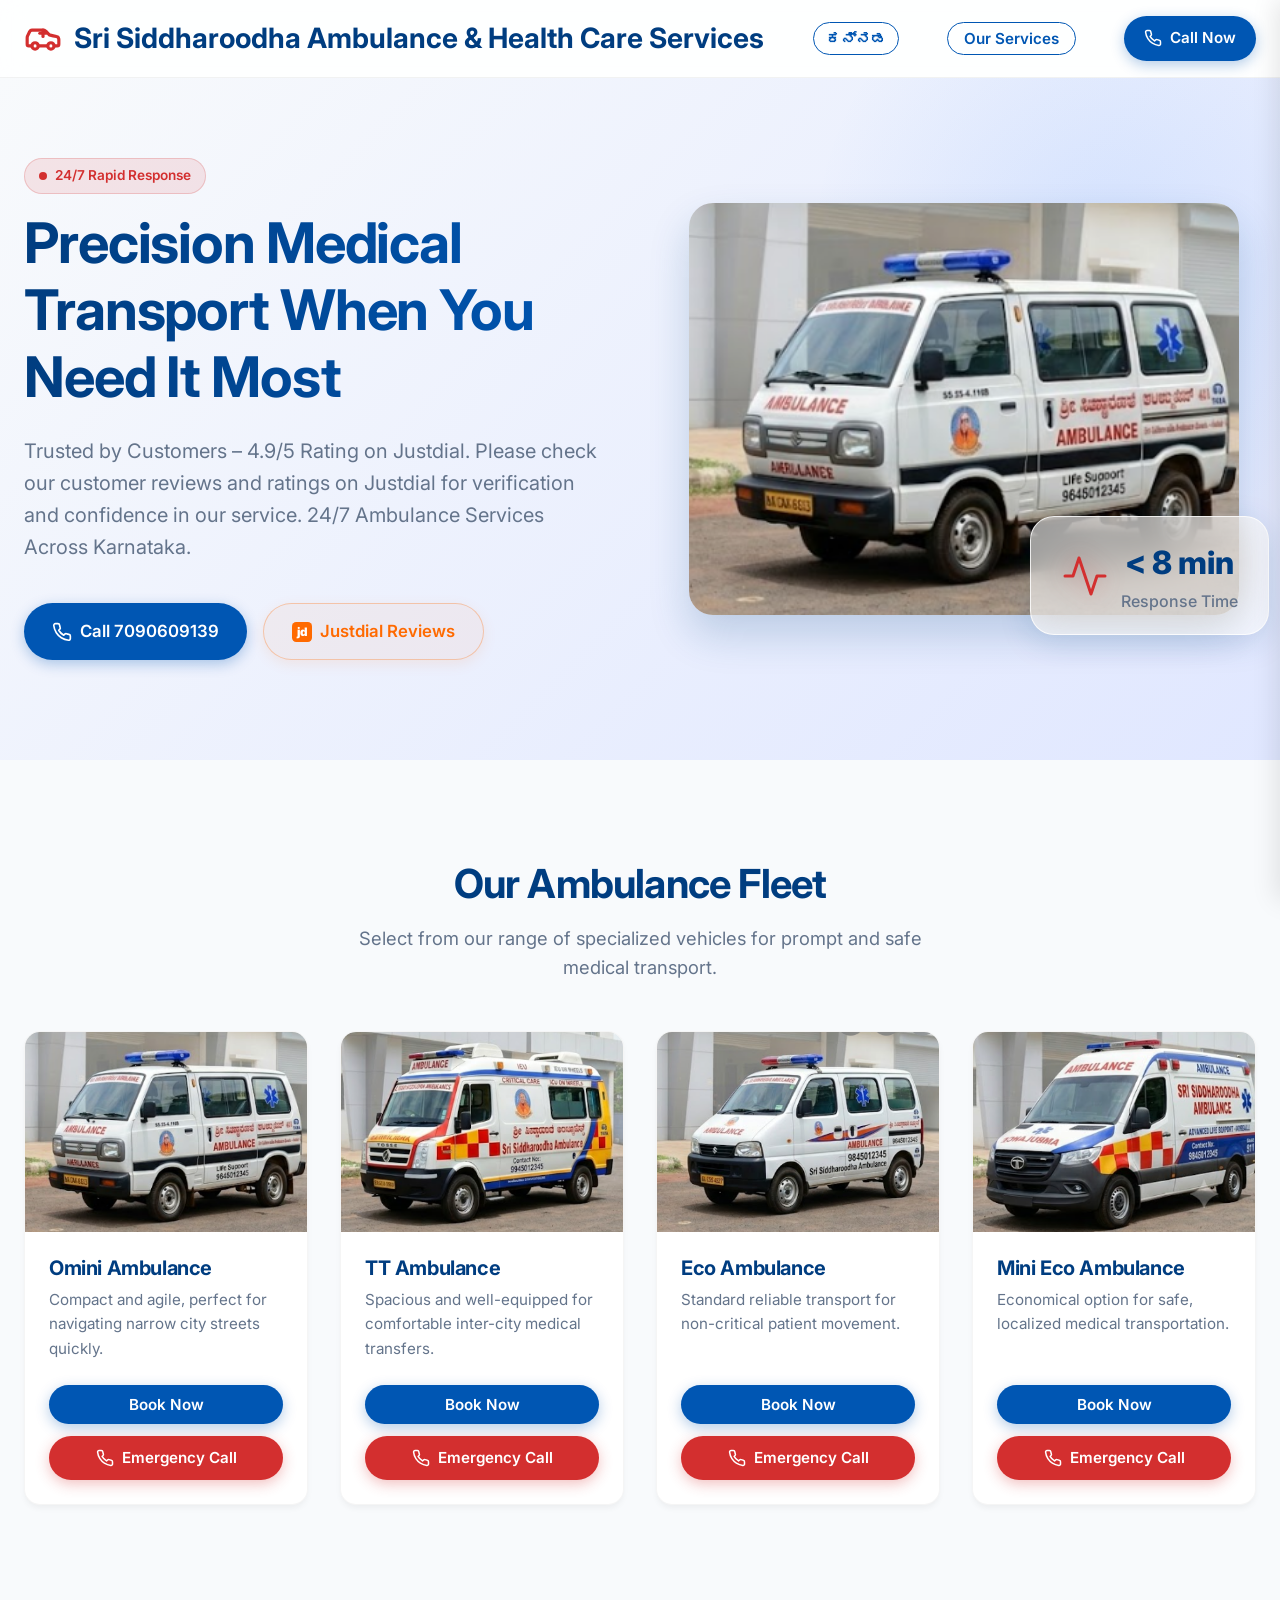
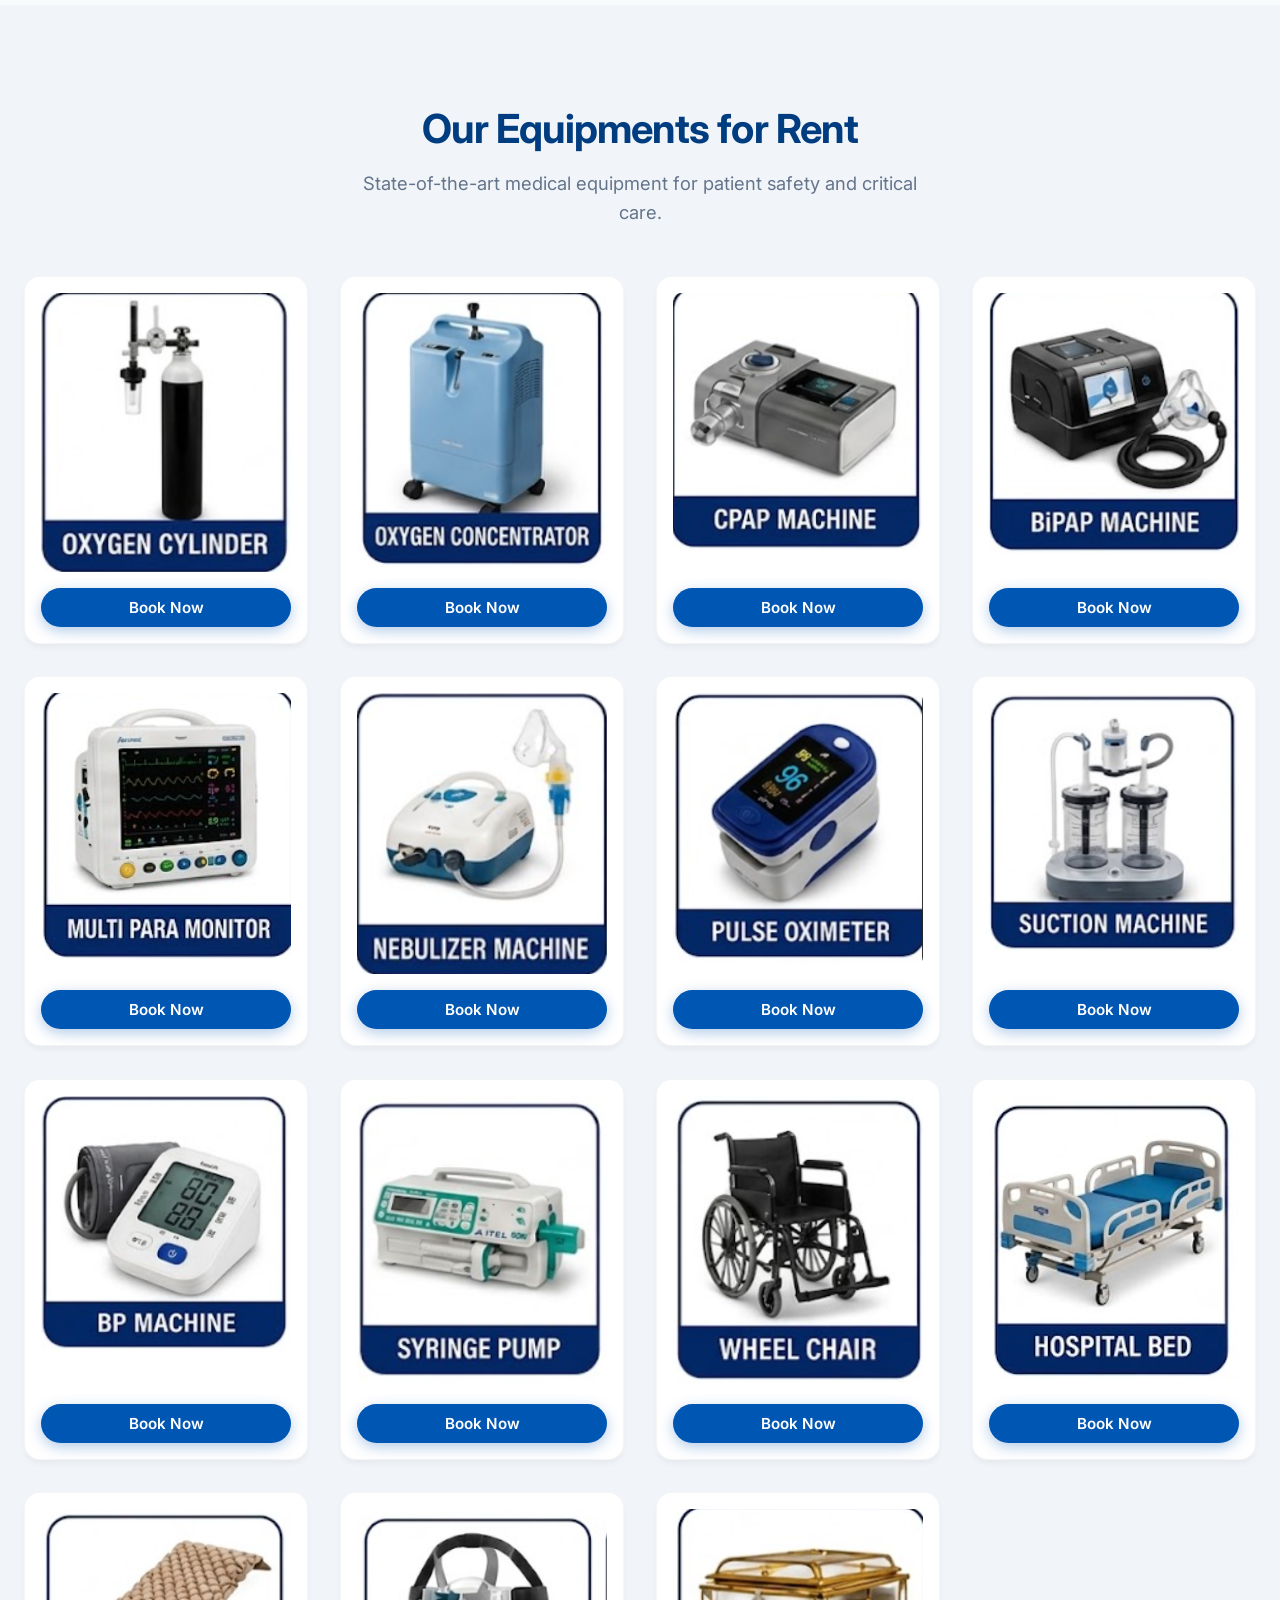
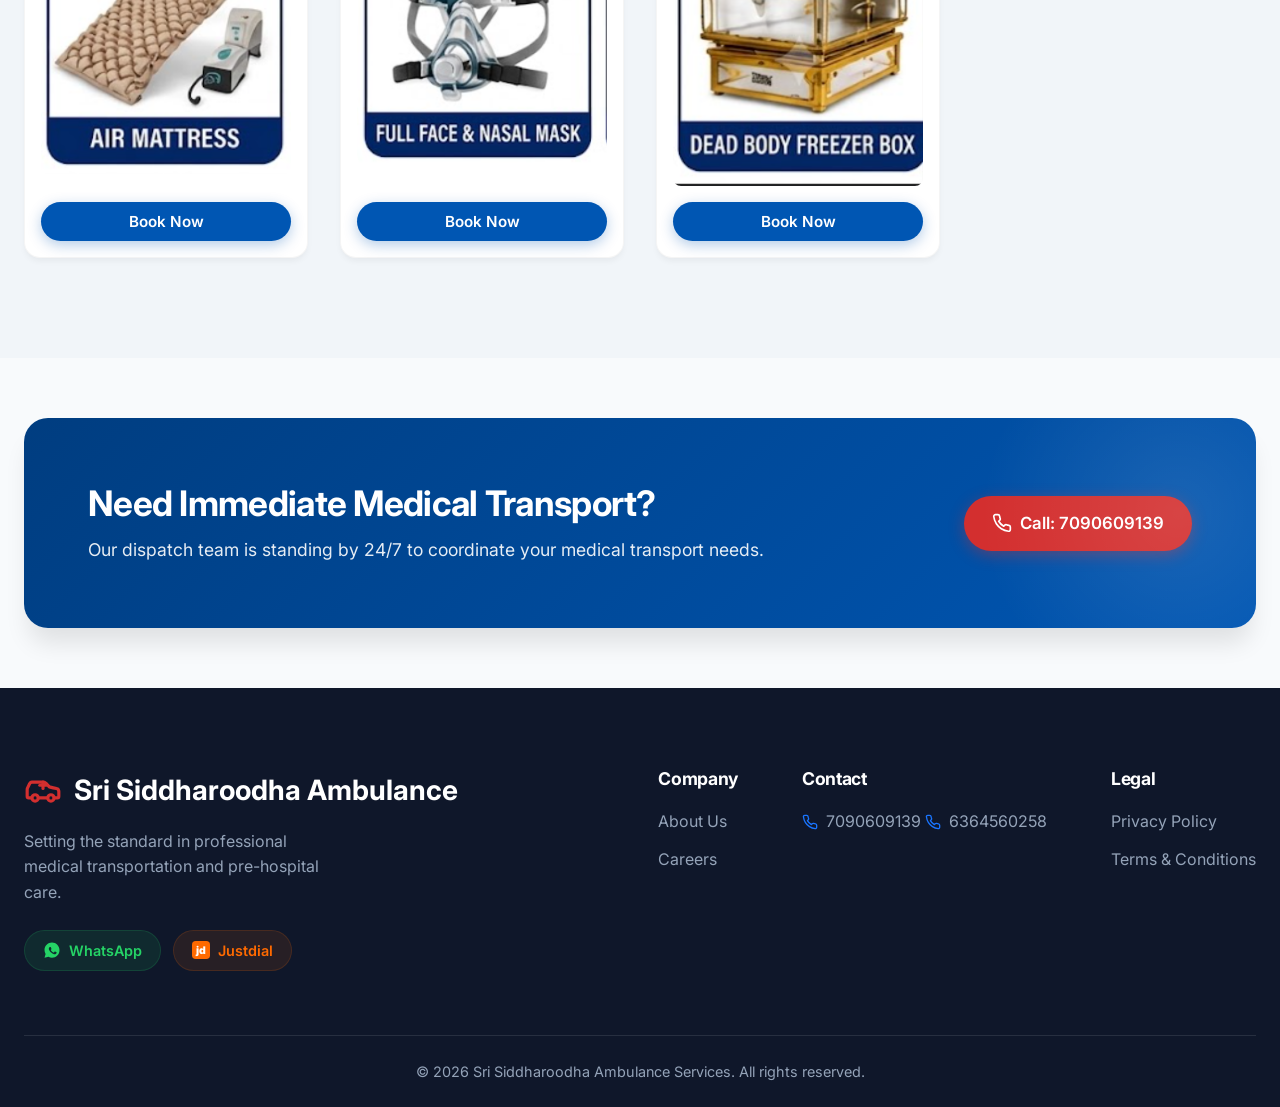
==== commit 0d8dc8ac: "feat: add whatsapp and justdial reviews links & badges, update call now icons across the site" ====
--- a/index.html
+++ b/index.html
@@ -3,7 +3,7 @@
 
 <head>
     <meta charset="UTF-8">
-    <meta name="viewport" content="width=device-width, initial-scale=1.0">
+    <meta name="viewport" content="width=1280">
     <title>Sri Siddharoodha Ambulance Services</title>
     <meta name="description" content="Premium, rapid, and compassionate ambulance and medical transport services.">
     <!-- Google Fonts -->
@@ -29,7 +29,8 @@
                     <path d="M12 7v4" />
                     <path d="M10 9h4" />
                 </svg>
-                <span>Sri Siddharoodha Ambulance & Health Care  Services</span>
+                <span class="logo-desktop">Sri Siddharoodha Ambulance & Health Care Services</span>
+                <span class="logo-mobile">Siddharoodha Ambulance</span>
             </div>
             <nav class="nav desktop-nav">
                 <button id="lang-toggle" class="btn notranslate"
@@ -38,7 +39,10 @@
                 <button class="btn btn-outline"
                     style="margin-right: 16px; border: 1px solid var(--primary); color: var(--primary); padding: 6px 16px; border-radius: 20px; font-weight: 600; background: transparent; cursor: pointer;"
                     onclick="openServicesModal()">Our Services</button>
-                <a href="tel:7090609139" class="btn btn-primary">Call Now</a>
+                <a href="tel:7090609139" class="btn btn-primary">
+                    <svg xmlns="http://www.w3.org/2000/svg" width="18" height="18" viewBox="0 0 24 24" fill="none" stroke="currentColor" stroke-width="2" stroke-linecap="round" stroke-linejoin="round"><path d="M22 16.92v3a2 2 0 0 1-2.18 2 19.79 19.79 0 0 1-8.63-3.07 19.5 19.5 0 0 1-6-6 19.79 19.79 0 0 1-3.07-8.67A2 2 0 0 1 4.11 2h3a2 2 0 0 1 2 1.72 12.84 12.84 0 0 0 .7 2.81 2 2 0 0 1-.45 2.11L8.09 9.91a16 16 0 0 0 6 6l1.27-1.27a2 2 0 0 1 2.11-.45 12.84 12.84 0 0 0 2.81.7A2 2 0 0 1 22 16.92z"></path></svg>
+                    Call Now
+                </a>
             </nav>
             <button class="menu-toggle-btn mobile-only" onclick="toggleDrawer()" aria-label="Toggle Menu">
                 <svg xmlns="http://www.w3.org/2000/svg" width="24" height="24" viewBox="0 0 24 24" fill="none" stroke="currentColor" stroke-width="2" stroke-linecap="round" stroke-linejoin="round"><line x1="3" y1="12" x2="21" y2="12"></line><line x1="3" y1="6" x2="21" y2="6"></line><line x1="3" y1="18" x2="21" y2="18"></line></svg>
@@ -60,7 +64,10 @@
             <button class="drawer-link" style="background:none; border:none; text-align:left; font-size:1rem; cursor:pointer;" onclick="openServicesModal(); toggleDrawer();">Our Services</button>
             <a href="#ambulances" class="drawer-link" onclick="toggleDrawer()">Ambulance Fleet</a>
             <a href="#equipments" class="drawer-link" onclick="toggleDrawer()">Medical Equipments</a>
-            <a href="tel:7090609139" class="btn btn-primary" style="margin: auto 24px 24px;">Call Now: 7090609139</a>
+            <a href="tel:7090609139" class="btn btn-primary" style="margin: auto 24px 24px;">
+                <svg xmlns="http://www.w3.org/2000/svg" width="18" height="18" viewBox="0 0 24 24" fill="none" stroke="currentColor" stroke-width="2" stroke-linecap="round" stroke-linejoin="round"><path d="M22 16.92v3a2 2 0 0 1-2.18 2 19.79 19.79 0 0 1-8.63-3.07 19.5 19.5 0 0 1-6-6 19.79 19.79 0 0 1-3.07-8.67A2 2 0 0 1 4.11 2h3a2 2 0 0 1 2 1.72 12.84 12.84 0 0 0 .7 2.81 2 2 0 0 1-.45 2.11L8.09 9.91a16 16 0 0 0 6 6l1.27-1.27a2 2 0 0 1 2.11-.45 12.84 12.84 0 0 0 2.81.7A2 2 0 0 1 22 16.92z"></path></svg>
+                Call Now: 7090609139
+            </a>
         </div>
     </div>
 
@@ -70,11 +77,19 @@
                 <div class="hero-text">
                     <span class="badge badge-pulse">24/7 Rapid Response</span>
                     <h1 class="hero-title">Precision Medical Transport When You Need It Most</h1>
-                    <p class="hero-subtitle">From basic life support to intensive care units on the move. We deliver
-                        unparalleled medical expertise with absolute dignity and speed.</p>
+                    <p class="hero-subtitle">Trusted by Customers – 4.9/5 Rating on Justdial. Please check our customer reviews and ratings on Justdial for verification and confidence in our service. 24/7 Ambulance Services Across Karnataka.</p>
                     <div class="hero-actions">
-                        <a href="tel:7090609139" class="btn btn-primary btn-large">Call 7090609139</a>
-                        <a href="#services" class="btn btn-secondary btn-large">View Services</a>
+                        <a href="tel:7090609139" class="btn btn-primary btn-large">
+                            <svg xmlns="http://www.w3.org/2000/svg" width="20" height="20" viewBox="0 0 24 24" fill="none" stroke="currentColor" stroke-width="2" stroke-linecap="round" stroke-linejoin="round"><path d="M22 16.92v3a2 2 0 0 1-2.18 2 19.79 19.79 0 0 1-8.63-3.07 19.5 19.5 0 0 1-6-6 19.79 19.79 0 0 1-3.07-8.67A2 2 0 0 1 4.11 2h3a2 2 0 0 1 2 1.72 12.84 12.84 0 0 0 .7 2.81 2 2 0 0 1-.45 2.11L8.09 9.91a16 16 0 0 0 6 6l1.27-1.27a2 2 0 0 1 2.11-.45 12.84 12.84 0 0 0 2.81.7A2 2 0 0 1 22 16.92z"></path></svg>
+                            Call 7090609139
+                        </a>
+                        <a href="https://www.justdial.com/Hubli/Shri-Siddaroodh-Ambulance-Service-Near-Banni-Mahakali-Temple-Ashoknagar-Hubli/0836PX836-X836-240717183236-Z5G7_BZDET/reviews" target="_blank" class="btn btn-secondary btn-large hero-jd-btn">
+                            <svg class="jd-icon" width="20" height="20" viewBox="0 0 24 24" fill="currentColor">
+                                <rect width="24" height="24" rx="5" fill="#ff6a00"/>
+                                <text x="12" y="17" fill="white" font-family="'Inter', sans-serif" font-weight="900" font-size="14" text-anchor="middle">jd</text>
+                            </svg>
+                            Justdial Reviews
+                        </a>
                     </div>
                 </div>
                 <div class="hero-visual">
@@ -277,7 +292,10 @@
                         <h2 class="cta-title">Need Immediate Medical Transport?</h2>
                         <p>Our dispatch team is standing by 24/7 to coordinate your medical transport needs.</p>
                     </div>
-                    <a href="tel:7090609139" class="btn btn-primary btn-large cta-btn">Call: 7090609139</a>
+                    <a href="tel:7090609139" class="btn btn-primary btn-large cta-btn">
+                        <svg xmlns="http://www.w3.org/2000/svg" width="20" height="20" viewBox="0 0 24 24" fill="none" stroke="currentColor" stroke-width="2" stroke-linecap="round" stroke-linejoin="round"><path d="M22 16.92v3a2 2 0 0 1-2.18 2 19.79 19.79 0 0 1-8.63-3.07 19.5 19.5 0 0 1-6-6 19.79 19.79 0 0 1-3.07-8.67A2 2 0 0 1 4.11 2h3a2 2 0 0 1 2 1.72 12.84 12.84 0 0 0 .7 2.81 2 2 0 0 1-.45 2.11L8.09 9.91a16 16 0 0 0 6 6l1.27-1.27a2 2 0 0 1 2.11-.45 12.84 12.84 0 0 0 2.81.7A2 2 0 0 1 22 16.92z"></path></svg>
+                        Call: 7090609139
+                    </a>
                 </div>
             </div>
         </section>
@@ -712,6 +730,19 @@
                     </div>
                     <p class="footer-desc">Setting the standard in professional medical transportation and pre-hospital
                         care.</p>
+                    <div class="footer-socials">
+                        <a href="https://wa.me/917090609139" target="_blank" class="social-badge whatsapp-badge" aria-label="Chat on WhatsApp">
+                            <svg xmlns="http://www.w3.org/2000/svg" width="18" height="18" viewBox="0 0 24 24" fill="currentColor"><path d="M12.004 2C6.48 2 2.002 6.477 2.002 12c0 1.892.526 3.66 1.437 5.176l-1.437 5.244 5.367-1.41a9.97 9.97 0 004.635 1.157c5.524 0 10.002-4.477 10.002-10S17.528 2 12.004 2zm5.727 14.195c-.25.702-1.238 1.285-1.705 1.348-.468.062-.924.11-2.915-.68-2.545-1.01-4.17-3.61-4.296-3.78-.127-.17-1.03-1.373-1.03-2.62 0-1.246.654-1.86.887-2.112.233-.252.51-.315.68-.315.17 0 .34 0 .488.006.16.006.37-.06.578.44.212.512.723 1.76.787 1.887.063.126.106.273.02.44-.085.17-.13.273-.256.42-.127.15-.265.336-.38.452-.13.125-.266.262-.112.524.152.262.678 1.117 1.455 1.81.996.89 1.833 1.168 2.087 1.294.254.126.402.105.55-.063.15-.17.638-.745.81-.998.17-.253.34-.21.574-.126.233.085 1.488.703 1.743.83.254.127.424.19.488.3.064.11.064.637-.186 1.34z"/></svg>
+                            WhatsApp
+                        </a>
+                        <a href="https://www.justdial.com/Hubli/Shri-Siddaroodh-Ambulance-Service-Near-Banni-Mahakali-Temple-Ashoknagar-Hubli/0836PX836-X836-240717183236-Z5G7_BZDET/reviews" target="_blank" class="social-badge justdial-badge" aria-label="Find us on Justdial">
+                            <svg class="jd-icon" width="18" height="18" viewBox="0 0 24 24" fill="currentColor">
+                                <rect width="24" height="24" rx="5" fill="#ff6a00"/>
+                                <text x="12" y="17" fill="white" font-family="'Inter', sans-serif" font-weight="900" font-size="14" text-anchor="middle">jd</text>
+                            </svg>
+                            Justdial
+                        </a>
+                    </div>
                 </div>
                 <div class="footer-links">
                     <div class="link-group">
@@ -721,8 +752,14 @@
                     </div>
                     <div class="link-group">
                         <h3>Contact</h3>
-                        <a href="tel:7090609139">7090609139</a>
-                        <a href="tel:6364560258">6364560258</a>
+                        <a href="tel:7090609139" class="contact-footer-link">
+                            <svg xmlns="http://www.w3.org/2000/svg" width="16" height="16" viewBox="0 0 24 24" fill="none" stroke="currentColor" stroke-width="2" stroke-linecap="round" stroke-linejoin="round"><path d="M22 16.92v3a2 2 0 0 1-2.18 2 19.79 19.79 0 0 1-8.63-3.07 19.5 19.5 0 0 1-6-6 19.79 19.79 0 0 1-3.07-8.67A2 2 0 0 1 4.11 2h3a2 2 0 0 1 2 1.72 12.84 12.84 0 0 0 .7 2.81 2 2 0 0 1-.45 2.11L8.09 9.91a16 16 0 0 0 6 6l1.27-1.27a2 2 0 0 1 2.11-.45 12.84 12.84 0 0 0 2.81.7A2 2 0 0 1 22 16.92z"></path></svg>
+                            7090609139
+                        </a>
+                        <a href="tel:6364560258" class="contact-footer-link">
+                            <svg xmlns="http://www.w3.org/2000/svg" width="16" height="16" viewBox="0 0 24 24" fill="none" stroke="currentColor" stroke-width="2" stroke-linecap="round" stroke-linejoin="round"><path d="M22 16.92v3a2 2 0 0 1-2.18 2 19.79 19.79 0 0 1-8.63-3.07 19.5 19.5 0 0 1-6-6 19.79 19.79 0 0 1-3.07-8.67A2 2 0 0 1 4.11 2h3a2 2 0 0 1 2 1.72 12.84 12.84 0 0 0 .7 2.81 2 2 0 0 1-.45 2.11L8.09 9.91a16 16 0 0 0 6 6l1.27-1.27a2 2 0 0 1 2.11-.45 12.84 12.84 0 0 0 2.81.7A2 2 0 0 1 22 16.92z"></path></svg>
+                            6364560258
+                        </a>
                     </div>
                     <div class="link-group">
                         <h3>Legal</h3>
--- a/styles.css
+++ b/styles.css
@@ -823,6 +823,109 @@
   padding-top: 24px;
   text-align: center;
   font-size: 0.9rem;
+}
+
+/* Footer Social Badges */
+.footer-socials {
+  display: flex;
+  gap: 12px;
+  margin-top: 24px;
+  flex-wrap: wrap;
+}
+
+.social-badge {
+  display: inline-flex;
+  align-items: center;
+  gap: 8px;
+  padding: 8px 18px;
+  border-radius: var(--radius-full);
+  font-weight: 600;
+  font-size: 0.9rem;
+  transition: var(--transition);
+  border: 1px solid transparent;
+}
+
+.social-badge svg {
+  flex-shrink: 0;
+}
+
+.whatsapp-badge {
+  background: rgba(37, 211, 102, 0.1);
+  color: #25D366;
+  border-color: rgba(37, 211, 102, 0.15);
+}
+
+.whatsapp-badge:hover {
+  background: #25D366;
+  color: white;
+  transform: translateY(-2px);
+  box-shadow: 0 4px 12px rgba(37, 211, 102, 0.3);
+}
+
+.justdial-badge {
+  background: rgba(255, 106, 0, 0.1);
+  color: #ff6a00;
+  border-color: rgba(255, 106, 0, 0.15);
+}
+
+.justdial-badge:hover {
+  background: #ff6a00;
+  color: white;
+  transform: translateY(-2px);
+  box-shadow: 0 4px 12px rgba(255, 106, 0, 0.3);
+}
+
+.justdial-badge:hover svg rect {
+  fill: white;
+}
+
+.justdial-badge:hover svg text {
+  fill: #ff6a00;
+}
+
+/* Contact Footer Link */
+.contact-footer-link {
+  display: inline-flex !important;
+  align-items: center;
+  gap: 8px;
+}
+
+.contact-footer-link svg {
+  color: var(--primary-light);
+  transition: var(--transition);
+}
+
+.contact-footer-link:hover svg {
+  color: white;
+  transform: scale(1.1);
+}
+
+/* Hero Justdial Reviews Button */
+.hero-jd-btn {
+  border: 1px solid rgba(255, 106, 0, 0.3) !important;
+  color: #ff6a00 !important;
+  background: rgba(255, 106, 0, 0.05) !important;
+  box-shadow: 0 4px 14px rgba(255, 106, 0, 0.1) !important;
+}
+
+.hero-jd-btn:hover {
+  background: #ff6a00 !important;
+  color: white !important;
+  border-color: #ff6a00 !important;
+  transform: translateY(-2px);
+  box-shadow: 0 6px 20px rgba(255, 106, 0, 0.3) !important;
+}
+
+.hero-jd-btn svg {
+  transition: var(--transition);
+}
+
+.hero-jd-btn:hover svg rect {
+  fill: white !important;
+}
+
+.hero-jd-btn:hover svg text {
+  fill: #ff6a00 !important;
 }
 
 /* Equipments Section */
@@ -1128,6 +1231,10 @@
 }
 
 /* Responsive Design */
+.logo-mobile {
+  display: none;
+}
+
 @media (max-width: 1100px) {
   .logo {
     font-size: 1.35rem;
@@ -1140,30 +1247,33 @@
 }
 
 @media (max-width: 992px) {
+  /* Keep Hero side-by-side */
   .hero-container {
-    flex-direction: column;
-    text-align: center;
-  }
-  .hero-actions {
-    justify-content: center;
+    flex-direction: row !important;
+    text-align: left !important;
+    gap: 32px !important;
   }
   .hero-text {
-    max-width: 100%;
+    flex: 1.2 !important;
+    max-width: 60% !important;
+  }
+  .hero-visual {
+    flex: 0.8 !important;
+    display: block !important;
   }
   .hero-title {
-    font-size: 3rem;
+    font-size: 2.2rem !important;
   }
   .cta-card {
-    flex-direction: column;
-    text-align: center;
-    gap: 32px;
-    padding: 48px 32px;
+    flex-direction: row !important;
+    text-align: left !important;
+    gap: 24px !important;
+    padding: 40px 32px !important;
   }
   .floating-card {
-    right: 50%;
-    transform: translateX(50%) scale(0.9);
-    bottom: -30px;
-    width: max-content;
+    right: 20px !important;
+    bottom: -10px !important;
+    transform: scale(0.8) !important;
   }
 }
 
@@ -1172,54 +1282,200 @@
 }
 
 @media (max-width: 768px) {
+  /* Keep navbar visible on mobile just like desktop */
   .desktop-nav {
+    display: flex !important;
+    align-items: center;
+    gap: 6px !important;
+  }
+  
+  #lang-toggle {
+    padding: 6px 10px !important;
+    font-size: 0.8rem !important;
+    margin-right: 4px !important;
+  }
+  
+  .btn-outline {
+    padding: 6px 12px !important;
+    font-size: 0.8rem !important;
+    margin-right: 4px !important;
+  }
+  
+  .desktop-nav .btn-primary {
+    padding: 6px 14px !important;
+    font-size: 0.8rem !important;
+  }
+
+  .logo-desktop {
     display: none !important;
   }
-  .mobile-only {
-    display: flex !important;
-  }
-  
-  .logo span {
-    font-size: 1rem;
-    max-width: 180px;
-    white-space: nowrap;
-    overflow: hidden;
-    text-overflow: ellipsis;
+  
+  .logo-mobile {
+    display: inline !important;
+    font-size: 0.95rem !important;
+    font-weight: 700;
   }
   
   .logo-icon {
-    width: 28px;
-    height: 28px;
+    width: 24px !important;
+    height: 24px !important;
+  }
+  
+  /* Keep Hero side-by-side on mobile */
+  .hero-container {
+    flex-direction: row !important;
+    text-align: left !important;
+    gap: 16px !important;
+  }
+  
+  .hero-text {
+    flex: 1.2 !important;
+    max-width: 60% !important;
+  }
+  
+  .hero-visual {
+    flex: 0.8 !important;
+    display: block !important;
   }
   
   .hero-title {
-    font-size: 2.2rem;
-  }
+    font-size: 1.35rem !important;
+    line-height: 1.3 !important;
+  }
+  
+  .hero-subtitle {
+    font-size: 0.85rem !important;
+    margin-bottom: 16px !important;
+  }
+  
+  .hero-actions {
+    justify-content: flex-start !important;
+    flex-wrap: nowrap !important;
+    gap: 6px !important;
+  }
+  
+  .hero-actions .btn {
+    padding: 8px 12px !important;
+    font-size: 0.8rem !important;
+  }
+  
+  .floating-card {
+    position: absolute !important;
+    right: -10px !important;
+    bottom: -15px !important;
+    transform: scale(0.65) !important;
+  }
+  
+  /* Keep grids in 2 columns on mobile instead of stacking to 1 column */
+  .services-grid, .equipments-grid {
+    grid-template-columns: repeat(2, 1fr) !important;
+    gap: 16px !important;
+  }
+  
+  .ambulances-grid {
+    grid-template-columns: 1fr !important;
+    gap: 24px !important;
+  }
+  
+  .ambulance-card .ambulance-img-wrapper {
+    height: 240px !important;
+  }
+  
+  .ambulance-actions {
+    flex-direction: row !important;
+    gap: 8px !important;
+  }
+  
+  .ambulance-actions .btn {
+    flex: 1 !important;
+    font-size: 0.85rem !important;
+    padding: 10px 8px !important;
+  }
+  
+  .service-card, .ambulance-card, .equipment-card {
+    padding: 16px !important;
+  }
+  
+  .service-card h3, .ambulance-card h3 {
+    font-size: 1.05rem !important;
+  }
+  
+  .service-card p, .ambulance-card p {
+    font-size: 0.8rem !important;
+    margin-bottom: 12px !important;
+  }
+  
+  .card-category {
+    top: 16px !important;
+    right: 16px !important;
+    font-size: 0.65rem !important;
+    padding: 2px 8px !important;
+  }
+  
+  .card-icon-wrapper {
+    width: 48px !important;
+    height: 48px !important;
+    margin-bottom: 12px !important;
+  }
+  
+  .card-lists {
+    margin-bottom: 12px !important;
+    padding-top: 10px !important;
+  }
+  
+  .list-title {
+    font-size: 0.75rem !important;
+  }
+  
+  .card-list li {
+    font-size: 0.75rem !important;
+  }
+  
+  .equipment-card {
+    width: 100% !important; /* overrides previous flex-basis */
+  }
+
   .section-title {
-    font-size: 2rem;
-  }
+    font-size: 1.8rem !important;
+  }
+  
+  .section-desc {
+    font-size: 0.95rem !important;
+  }
+  
   .filters-wrapper {
     justify-content: flex-start; /* allow scroll on mobile */
-  }
-  .services-grid, .ambulances-grid {
-    grid-template-columns: 1fr;
-  }
-  .equipment-card {
-    width: calc(50% - 16px);
-  }
+    margin-bottom: 24px !important;
+  }
+  
+  /* Keep Footer side-by-side link columns on mobile */
   .footer-top {
-    flex-direction: column;
-    gap: 40px;
-  }
+    flex-direction: row !important;
+    flex-wrap: wrap !important;
+    justify-content: space-between !important;
+    gap: 24px !important;
+  }
+  
   .footer-links {
-    flex-wrap: wrap;
-    gap: 40px;
-  }
+    flex-direction: row !important;
+    flex-wrap: wrap !important;
+    gap: 24px !important;
+  }
+  
+  .footer-brand {
+    max-width: 100% !important;
+  }
+  
+  .footer-desc {
+    max-width: 100% !important;
+    font-size: 0.85rem !important;
+  }
+
   .hero {
-    padding: 40px 0 60px;
+    padding: 30px 0 40px !important;
   }
   .services-section, .ambulances-section, .equipments-section {
-    padding: 60px 0;
+    padding: 40px 0 !important;
   }
 }
 
@@ -1246,34 +1502,85 @@
 }
 
 @media (max-width: 480px) {
+  /* Ensure header nav is compact and side-by-side even on very small screens */
+  .logo-mobile {
+    font-size: 0.85rem !important;
+  }
+  #lang-toggle, .btn-outline, .desktop-nav .btn-primary {
+    padding: 4px 6px !important;
+    font-size: 0.72rem !important;
+  }
+  .logo-icon {
+    width: 20px !important;
+    height: 20px !important;
+  }
+  .desktop-nav {
+    gap: 4px !important;
+  }
+  
+  /* Keep 2 columns on very narrow screens too */
+  .services-grid, .equipments-grid {
+    grid-template-columns: repeat(2, 1fr) !important;
+    gap: 10px !important;
+  }
+  
+  .ambulances-grid {
+    grid-template-columns: 1fr !important;
+    gap: 16px !important;
+  }
+  
+  .ambulance-card .ambulance-img-wrapper {
+    height: 180px !important;
+  }
+  
+  .service-card, .ambulance-card, .equipment-card {
+    padding: 12px !important;
+  }
+  
+  .service-card h3, .ambulance-card h3 {
+    font-size: 0.9rem !important;
+  }
+  
+  .service-card p, .ambulance-card p {
+    font-size: 0.75rem !important;
+  }
+  
   .equipment-card {
-    width: 100%;
+    width: 100% !important;
   }
   .hero-title {
-    font-size: 1.8rem;
+    font-size: 1.15rem !important;
+  }
+  .hero-subtitle {
+    font-size: 0.75rem !important;
   }
   .section-title {
-    font-size: 1.6rem;
+    font-size: 1.4rem !important;
   }
   .btn-large {
-    padding: 12px 20px;
-    font-size: 1rem;
-  }
-  .floating-card {
-    position: static;
-    transform: none;
-    margin-top: 20px;
-    width: 100%;
-    justify-content: center;
+    padding: 10px 16px;
+    font-size: 0.9rem;
   }
   .pulse-ring {
     display: none;
   }
   .cta-card {
-    padding: 32px 20px;
-  }
-  .cta-card h2 {
-    font-size: 1.8rem;
+    padding: 20px 16px !important;
+    flex-direction: row !important;
+    gap: 10px !important;
+    justify-content: space-between !important;
+    align-items: center !important;
+  }
+  .cta-title {
+    font-size: 1.05rem !important;
+    margin-bottom: 4px !important;
+  }
+  .cta-card p {
+    font-size: 0.75rem !important;
+  }
+  .cta-btn {
+    padding: 8px 12px !important;
+    font-size: 0.75rem !important;
   }
 }
 
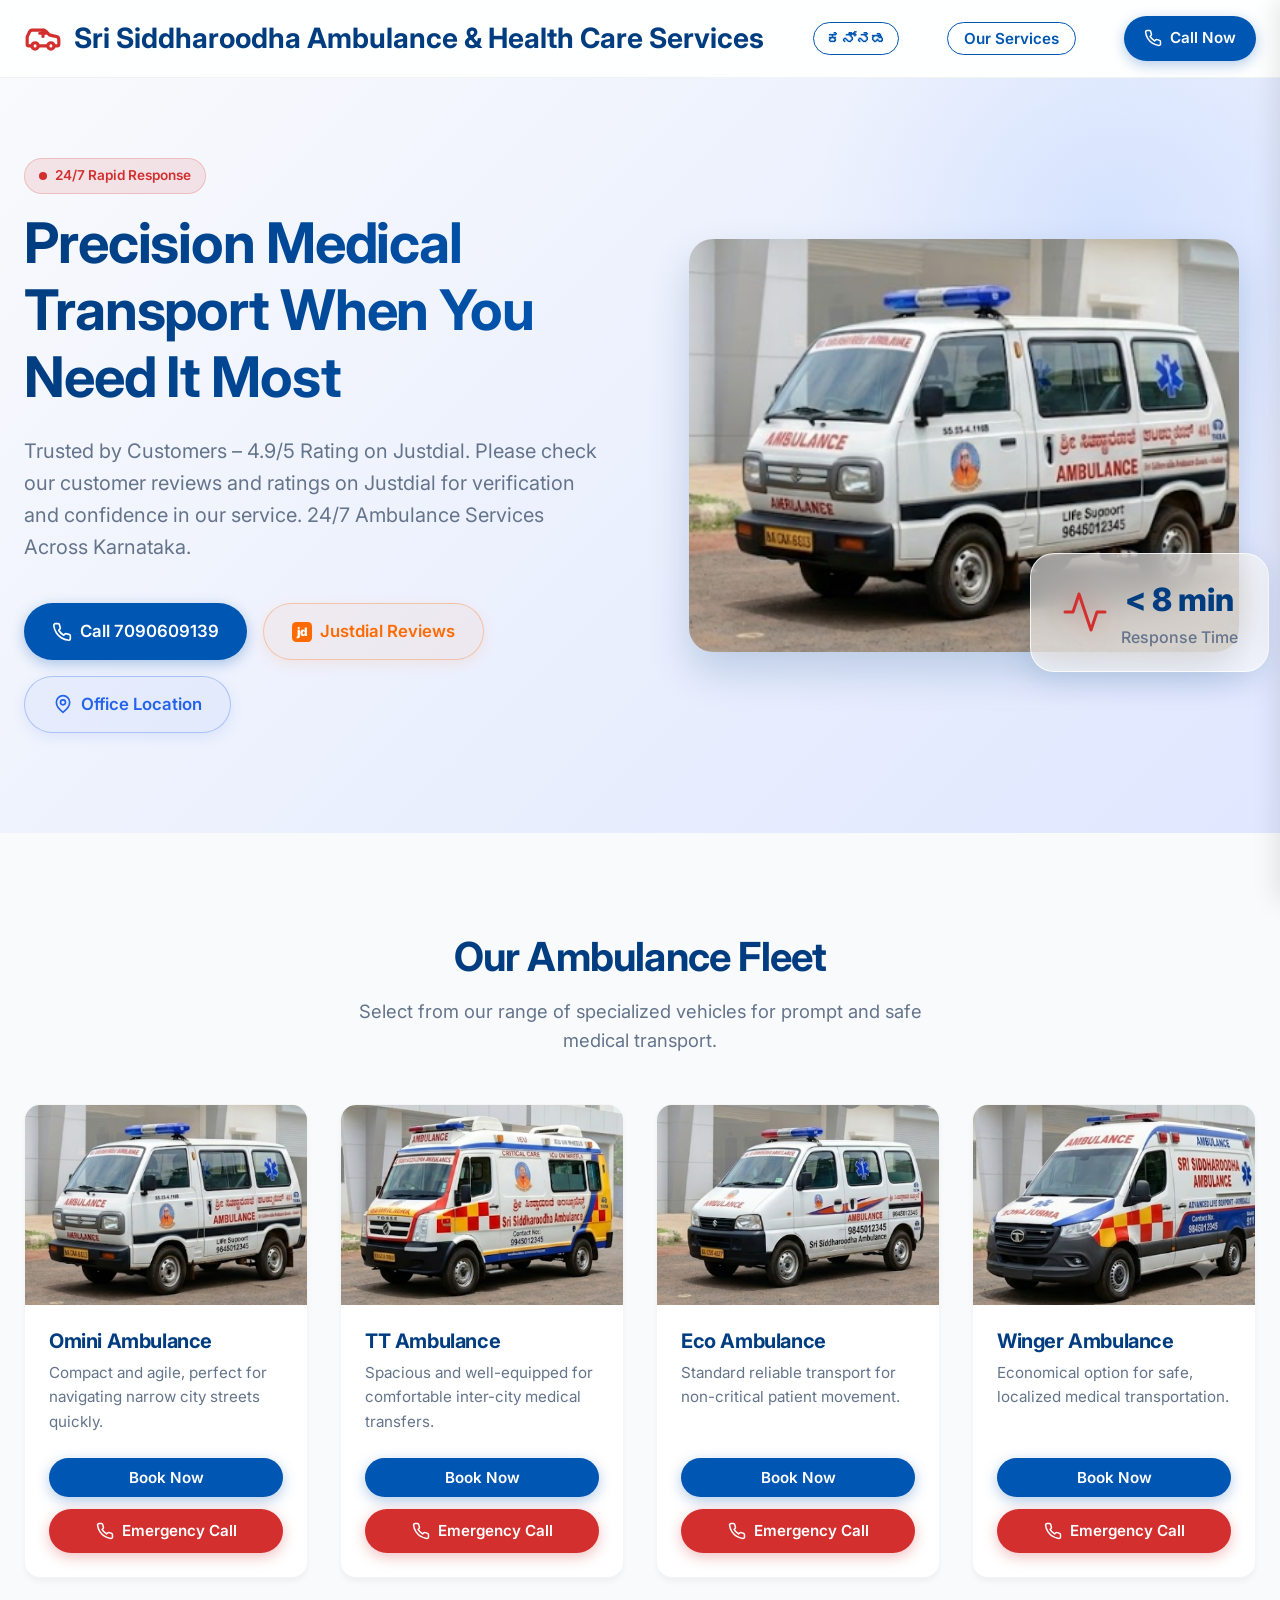
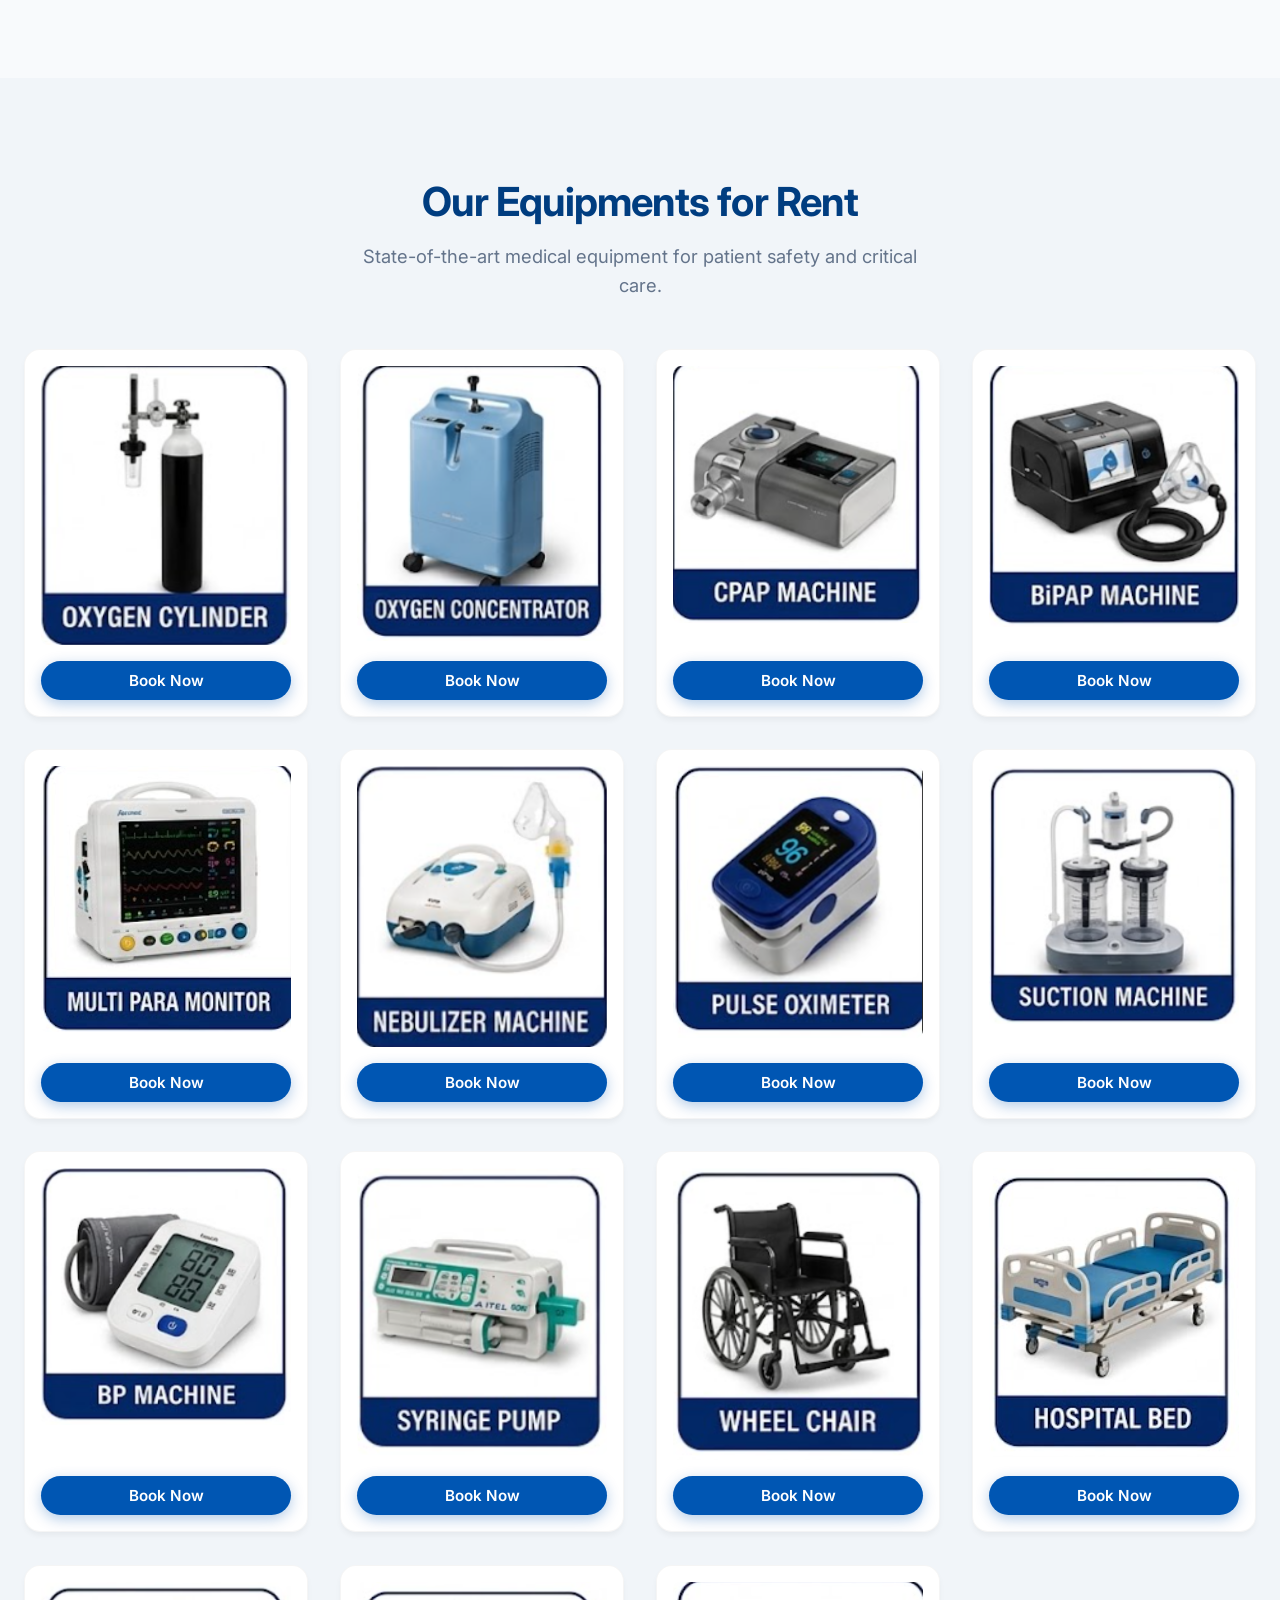
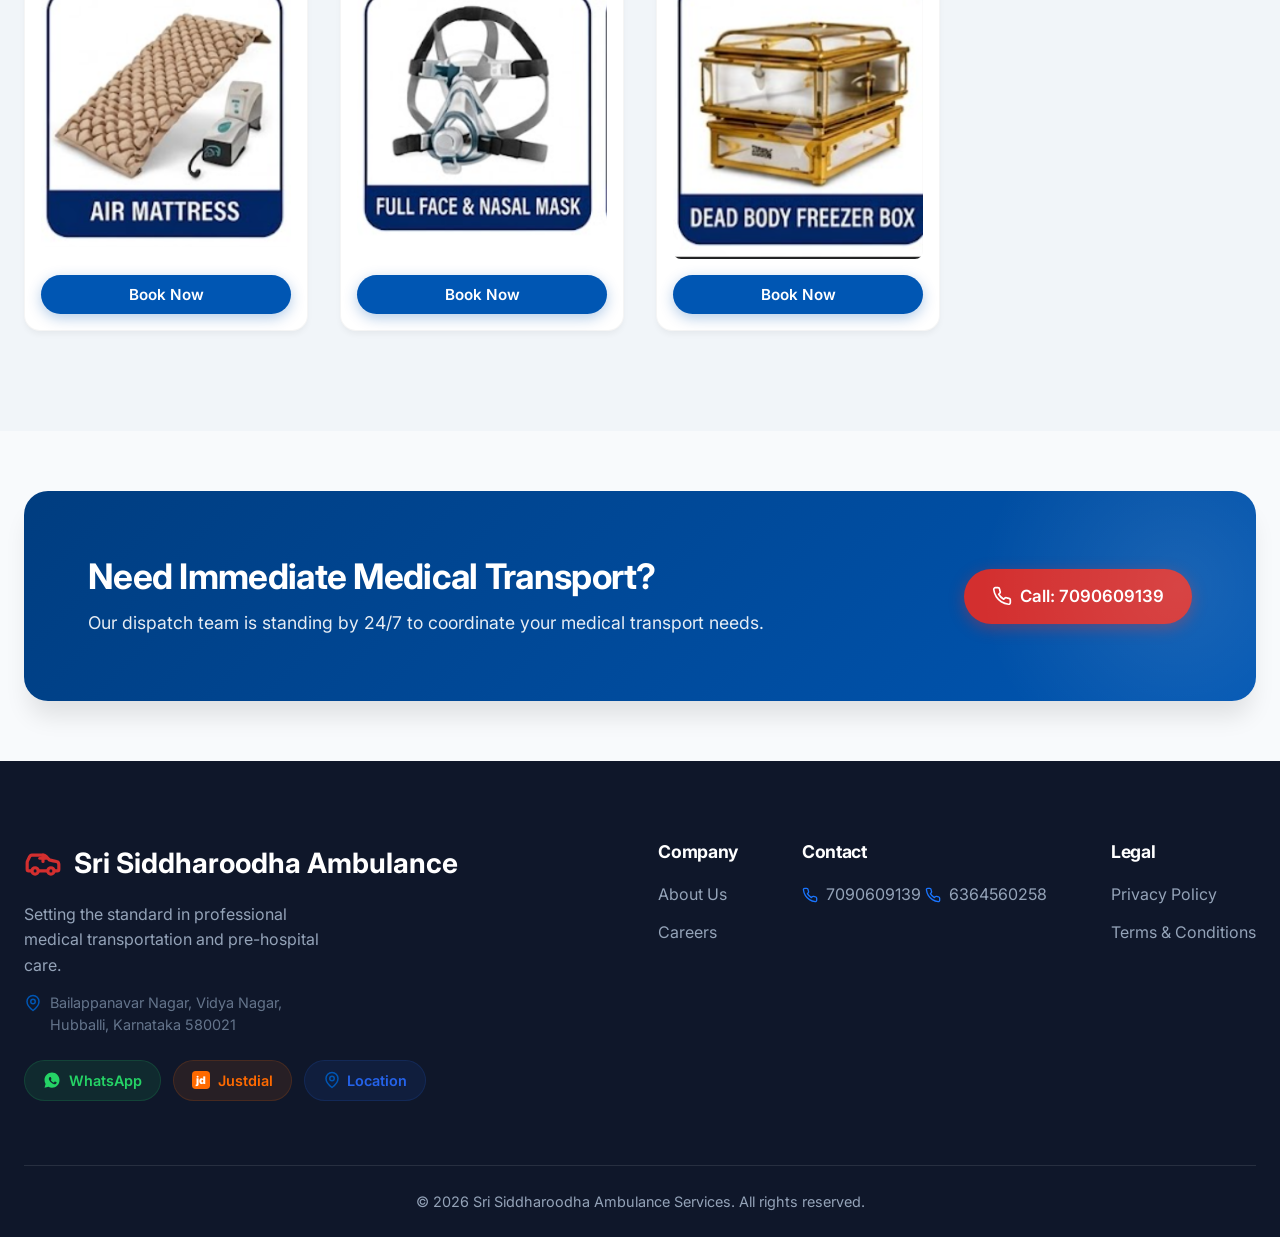
==== commit 903a2f88: "Update payment gateway: add custom amount, terms modal popup, dynamic ambulance booking payment flow" ====
--- a/index.html
+++ b/index.html
@@ -90,6 +90,10 @@
                             </svg>
                             Justdial Reviews
                         </a>
+                        <a href="https://www.google.co.in/maps/place/Bailappanavar+Nagar,+Vidya+Nagar,+Hubballi,+Karnataka/@15.3623755,75.1356789,647a,85.3y,90h,82.09t/data=!3m7!1e1!3m5!1sfArim6FBw7BrqGqZsDoJ0w!2e0!6shttps:%2F%2Fstreetviewpixels-pa.googleapis.com%2Fv1%2Fthumbnail%3Fcb_client%3Dmaps_sv.tactile%26w%3D900%26h%3D600%26pitch%3D7.908640652697642%26panoid%3DfArim6FBw7BrqGqZsDoJ0w%26yaw%3D90!7i16384!8i8192!4m15!1m8!3m7!1s0x3bb8d749238bd99b:0xfdcba1d2e0a276cf!2sBailappanavar+Nagar,+Vidya+Nagar,+Hubballi,+Karnataka!3b1!8m2!3d15.3620728!4d75.1359308!16s%2Fg%2F123319p5q!3m5!1s0x3bb8d749238bd99b:0xfdcba1d2e0a276cf!8m2!3d15.3620728!4d75.1359308!16s%2Fg%2F123319p5q?entry=ttu&g_ep=EgoyMDI2MDYyNC4wIKXMDSoASAFQAw%3D%3D" target="_blank" class="btn btn-secondary btn-large hero-map-btn" style="display: inline-flex; align-items: center; gap: 8px;">
+                            <svg xmlns="http://www.w3.org/2000/svg" width="20" height="20" viewBox="0 0 24 24" fill="none" stroke="currentColor" stroke-width="2" stroke-linecap="round" stroke-linejoin="round" style="stroke: currentColor;"><path d="M20 10c0 6-8 12-8 12s-8-6-8-12a8 8 0 0 1 16 0Z"/><circle cx="12" cy="10" r="3"/></svg>
+                            <span>Office Location</span>
+                        </a>
                     </div>
                 </div>
                 <div class="hero-visual">
@@ -207,7 +211,7 @@
                             <img src="images/mini_eco_interior.png" alt="Mini Eco Ambulance Interior" class="card-slide">
                         </div>
                         <div class="ambulance-card-content">
-                            <h3>Mini Eco Ambulance</h3>
+                            <h3>Winger Ambulance</h3>
                             <p>Economical option for safe, localized medical transportation.</p>
                             <div class="ambulance-actions">
                                 <button class="btn btn-primary btn-book"
@@ -311,6 +315,10 @@
                         <input type="text" id="customerName" required placeholder="John Doe">
                     </div>
                     <div class="form-group">
+                        <label for="customerAge">Age</label>
+                        <input type="number" id="customerAge" required placeholder="Age" min="0" max="120">
+                    </div>
+                    <div class="form-group">
                         <label for="customerPhone">Phone Number</label>
                         <input type="tel" id="customerPhone" required placeholder="1234567890">
                     </div>
@@ -374,6 +382,11 @@
                             style="width: 100%; padding: 12px; border: 1px solid #cbd5e1; border-radius: var(--radius-sm); font-size: 1rem;">
                     </div>
                     <div class="form-group">
+                        <label for="patientAge">Patient Age</label>
+                        <input type="number" id="patientAge" required placeholder="Age" class="form-control" min="0" max="120"
+                            style="width: 100%; padding: 12px; border: 1px solid #cbd5e1; border-radius: var(--radius-sm); font-size: 1rem;">
+                    </div>
+                    <div class="form-group">
                         <label for="mobileNumber">Mobile Number</label>
                         <input type="tel" id="mobileNumber" required placeholder="10-digit mobile number"
                             class="form-control"
@@ -409,12 +422,7 @@
                         <input type="datetime-local" id="bookingDateTime" required class="form-control"
                             style="width: 100%; padding: 12px; border: 1px solid #cbd5e1; border-radius: var(--radius-sm); font-size: 1rem;">
                     </div>
-                    <div class="form-group">
-                        <label for="additionalNotes">Additional Notes (Optional)</label>
-                        <textarea id="additionalNotes" rows="2" placeholder="Any specific requirements..."
-                            class="form-control"
-                            style="width: 100%; padding: 12px; border: 1px solid #cbd5e1; border-radius: var(--radius-sm); font-size: 1rem; font-family: inherit; resize: vertical;"></textarea>
-                    </div>
+
                     <button type="submit" class="btn btn-primary btn-large" style="width: 100%;">Confirm
                         Booking</button>
                 </form>
@@ -730,6 +738,15 @@
                     </div>
                     <p class="footer-desc">Setting the standard in professional medical transportation and pre-hospital
                         care.</p>
+                    <p class="footer-address" style="display: flex; align-items: flex-start; gap: 8px; margin-top: 14px; font-size: 0.9rem; color: var(--text-muted); line-height: 1.5; text-align: left;">
+                        <svg xmlns="http://www.w3.org/2000/svg" width="18" height="18" viewBox="0 0 24 24" fill="none" stroke="currentColor" stroke-width="2" stroke-linecap="round" stroke-linejoin="round" style="color: var(--primary); flex-shrink: 0; margin-top: 2px;">
+                            <path d="M20 10c0 6-8 12-8 12s-8-6-8-12a8 8 0 0 1 16 0Z"/>
+                            <circle cx="12" cy="10" r="3"/>
+                        </svg>
+                        <a href="https://www.google.co.in/maps/place/Bailappanavar+Nagar,+Vidya+Nagar,+Hubballi,+Karnataka/@15.3623755,75.1356789,647a,85.3y,90h,82.09t/data=!3m7!1e1!3m5!1sfArim6FBw7BrqGqZsDoJ0w!2e0!6shttps:%2F%2Fstreetviewpixels-pa.googleapis.com%2Fv1%2Fthumbnail%3Fcb_client%3Dmaps_sv.tactile%26w%3D900%26h%3D600%26pitch%3D7.908640652697642%26panoid%3DfArim6FBw7BrqGqZsDoJ0w%26yaw%3D90!7i16384!8i8192!4m15!1m8!3m7!1s0x3bb8d749238bd99b:0xfdcba1d2e0a276cf!2sBailappanavar+Nagar,+Vidya+Nagar,+Hubballi,+Karnataka!3b1!8m2!3d15.3620728!4d75.1359308!16s%2Fg%2F123319p5q!3m5!1s0x3bb8d749238bd99b:0xfdcba1d2e0a276cf!8m2!3d15.3620728!4d75.1359308!16s%2Fg%2F123319p5q?entry=ttu&g_ep=EgoyMDI2MDYyNC4wIKXMDSoASAFQAw%3D%3D" target="_blank" style="color: inherit; text-decoration: none; transition: color 0.2s;" onmouseover="this.style.color='var(--primary)'" onmouseout="this.style.color='inherit'">
+                            Bailappanavar Nagar, Vidya Nagar,<br>Hubballi, Karnataka 580021
+                        </a>
+                    </p>
                     <div class="footer-socials">
                         <a href="https://wa.me/917090609139" target="_blank" class="social-badge whatsapp-badge" aria-label="Chat on WhatsApp">
                             <svg xmlns="http://www.w3.org/2000/svg" width="18" height="18" viewBox="0 0 24 24" fill="currentColor"><path d="M12.004 2C6.48 2 2.002 6.477 2.002 12c0 1.892.526 3.66 1.437 5.176l-1.437 5.244 5.367-1.41a9.97 9.97 0 004.635 1.157c5.524 0 10.002-4.477 10.002-10S17.528 2 12.004 2zm5.727 14.195c-.25.702-1.238 1.285-1.705 1.348-.468.062-.924.11-2.915-.68-2.545-1.01-4.17-3.61-4.296-3.78-.127-.17-1.03-1.373-1.03-2.62 0-1.246.654-1.86.887-2.112.233-.252.51-.315.68-.315.17 0 .34 0 .488.006.16.006.37-.06.578.44.212.512.723 1.76.787 1.887.063.126.106.273.02.44-.085.17-.13.273-.256.42-.127.15-.265.336-.38.452-.13.125-.266.262-.112.524.152.262.678 1.117 1.455 1.81.996.89 1.833 1.168 2.087 1.294.254.126.402.105.55-.063.15-.17.638-.745.81-.998.17-.253.34-.21.574-.126.233.085 1.488.703 1.743.83.254.127.424.19.488.3.064.11.064.637-.186 1.34z"/></svg>
@@ -741,6 +758,10 @@
                                 <text x="12" y="17" fill="white" font-family="'Inter', sans-serif" font-weight="900" font-size="14" text-anchor="middle">jd</text>
                             </svg>
                             Justdial
+                        </a>
+                        <a href="https://www.google.co.in/maps/place/Bailappanavar+Nagar,+Vidya+Nagar,+Hubballi,+Karnataka/@15.3623755,75.1356789,647a,85.3y,90h,82.09t/data=!3m7!1e1!3m5!1sfArim6FBw7BrqGqZsDoJ0w!2e0!6shttps:%2F%2Fstreetviewpixels-pa.googleapis.com%2Fv1%2Fthumbnail%3Fcb_client%3Dmaps_sv.tactile%26w%3D900%26h%3D600%26pitch%3D7.908640652697642%26panoid%3DfArim6FBw7BrqGqZsDoJ0w%26yaw%3D90!7i16384!8i8192!4m15!1m8!3m7!1s0x3bb8d749238bd99b:0xfdcba1d2e0a276cf!2sBailappanavar+Nagar,+Vidya+Nagar,+Hubballi,+Karnataka!3b1!8m2!3d15.3620728!4d75.1359308!16s%2Fg%2F123319p5q!3m5!1s0x3bb8d749238bd99b:0xfdcba1d2e0a276cf!8m2!3d15.3620728!4d75.1359308!16s%2Fg%2F123319p5q?entry=ttu&g_ep=EgoyMDI2MDYyNC4wIKXMDSoASAFQAw%3D%3D" target="_blank" class="social-badge location-badge" aria-label="Find our office location on Google Maps" style="display: flex; align-items: center; gap: 6px;">
+                            <svg xmlns="http://www.w3.org/2000/svg" width="18" height="18" viewBox="0 0 24 24" fill="none" stroke="currentColor" stroke-width="2" stroke-linecap="round" stroke-linejoin="round" style="color: var(--primary);"><path d="M20 10c0 6-8 12-8 12s-8-6-8-12a8 8 0 0 1 16 0Z"/><circle cx="12" cy="10" r="3"/></svg>
+                            Location
                         </a>
                     </div>
                 </div>
--- a/styles.css
+++ b/styles.css
@@ -926,6 +926,39 @@
 
 .hero-jd-btn:hover svg text {
   fill: #ff6a00 !important;
+}
+
+/* Hero Map Location Button */
+.hero-map-btn {
+  border: 1px solid rgba(37, 99, 235, 0.3) !important;
+  color: #2563eb !important;
+  background: rgba(37, 99, 235, 0.05) !important;
+  box-shadow: 0 4px 14px rgba(37, 99, 235, 0.1) !important;
+}
+
+.hero-map-btn:hover {
+  background: #2563eb !important;
+  color: white !important;
+  border-color: #2563eb !important;
+  transform: translateY(-2px);
+  box-shadow: 0 6px 20px rgba(37, 99, 235, 0.3) !important;
+}
+
+.location-badge {
+  background: rgba(37, 99, 235, 0.1);
+  color: #2563eb;
+  border-color: rgba(37, 99, 235, 0.15);
+}
+
+.location-badge:hover {
+  background: #2563eb;
+  color: white;
+  transform: translateY(-2px);
+  box-shadow: 0 4px 12px rgba(37, 99, 235, 0.3);
+}
+
+.location-badge:hover svg {
+  stroke: white !important;
 }
 
 /* Equipments Section */
